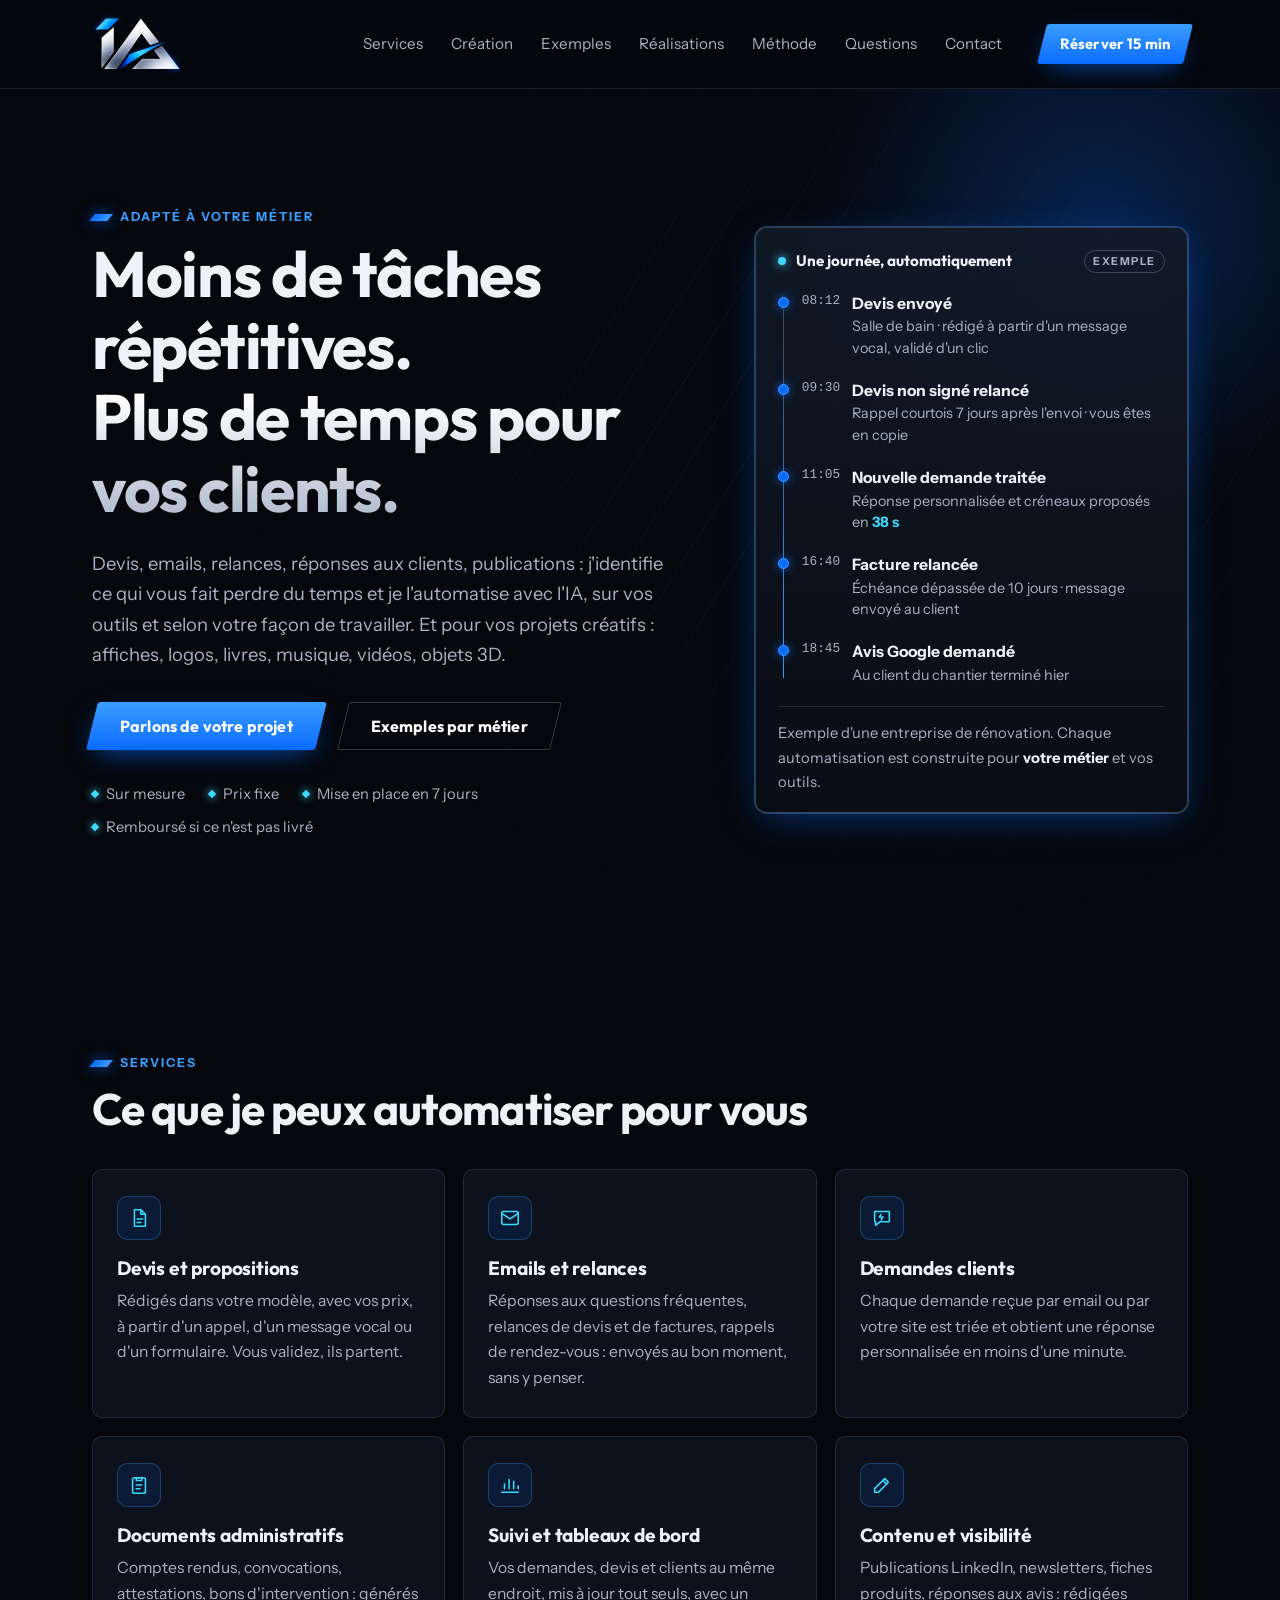
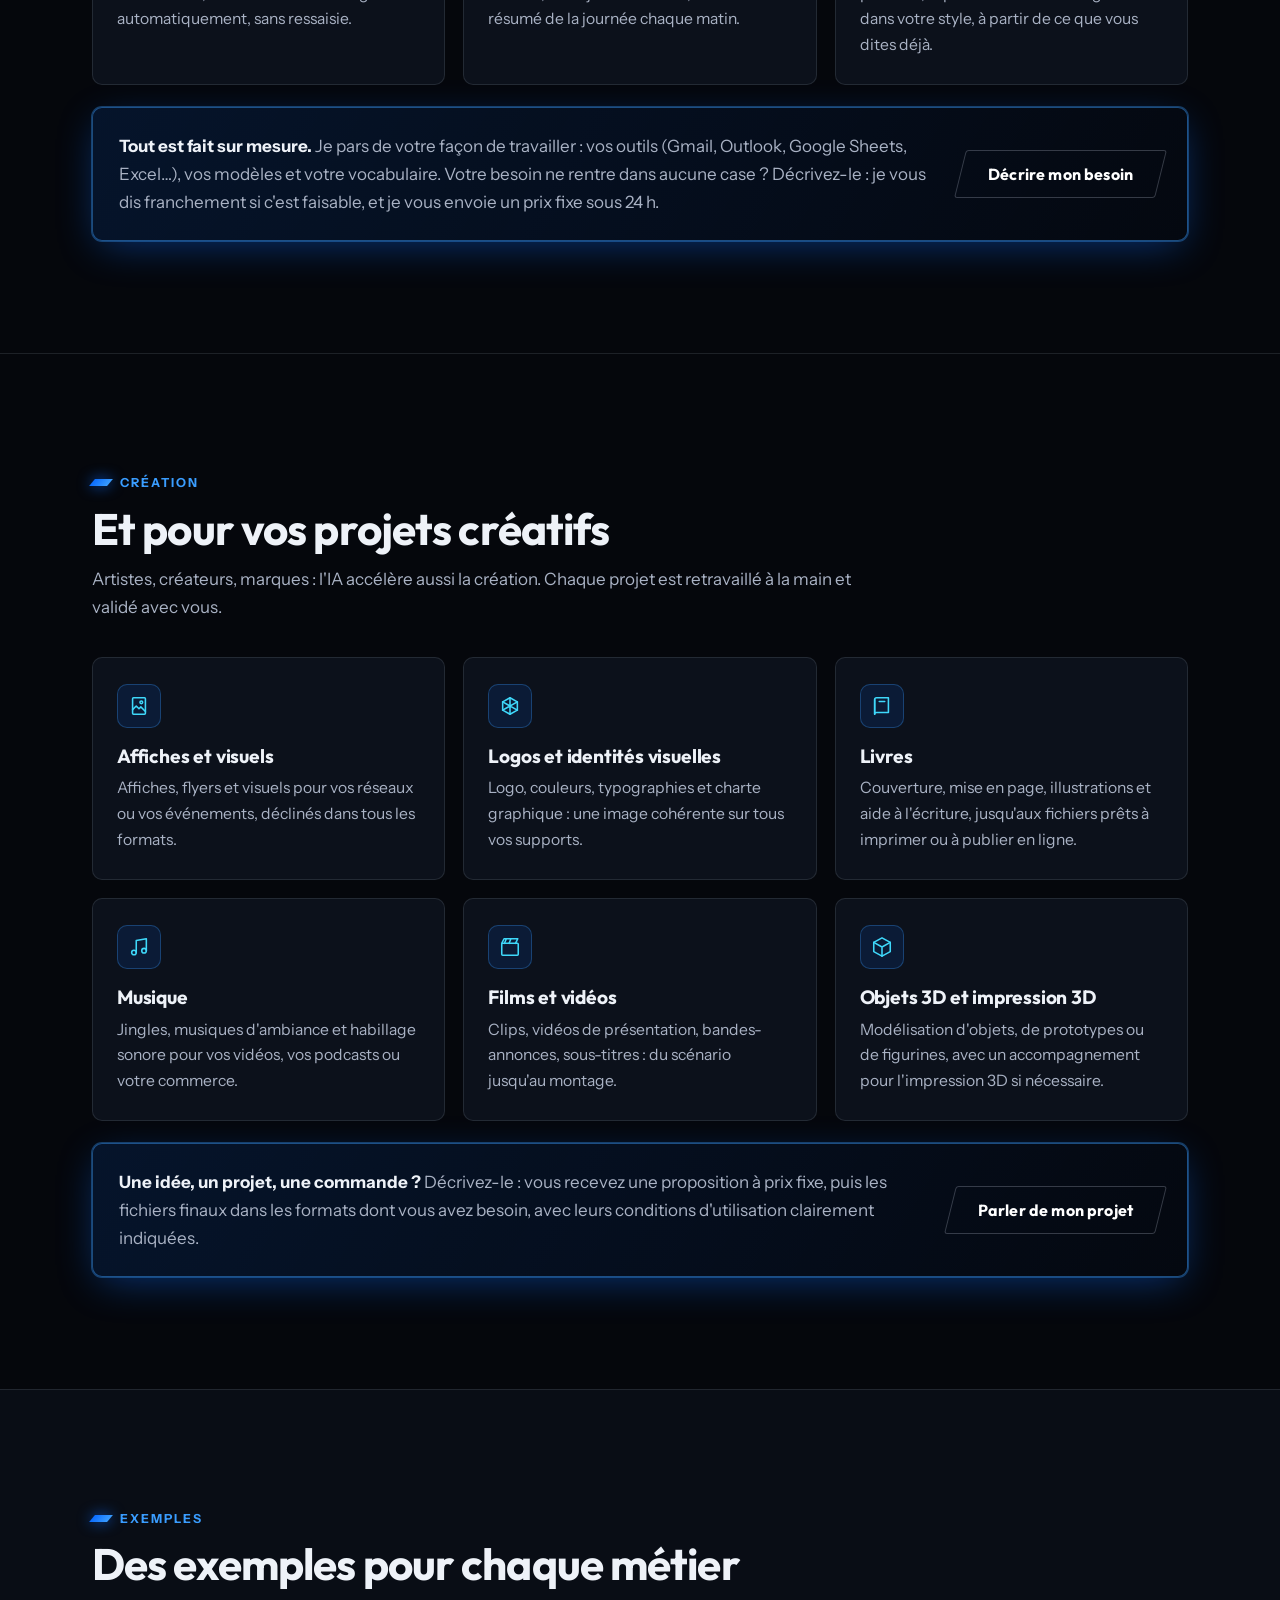
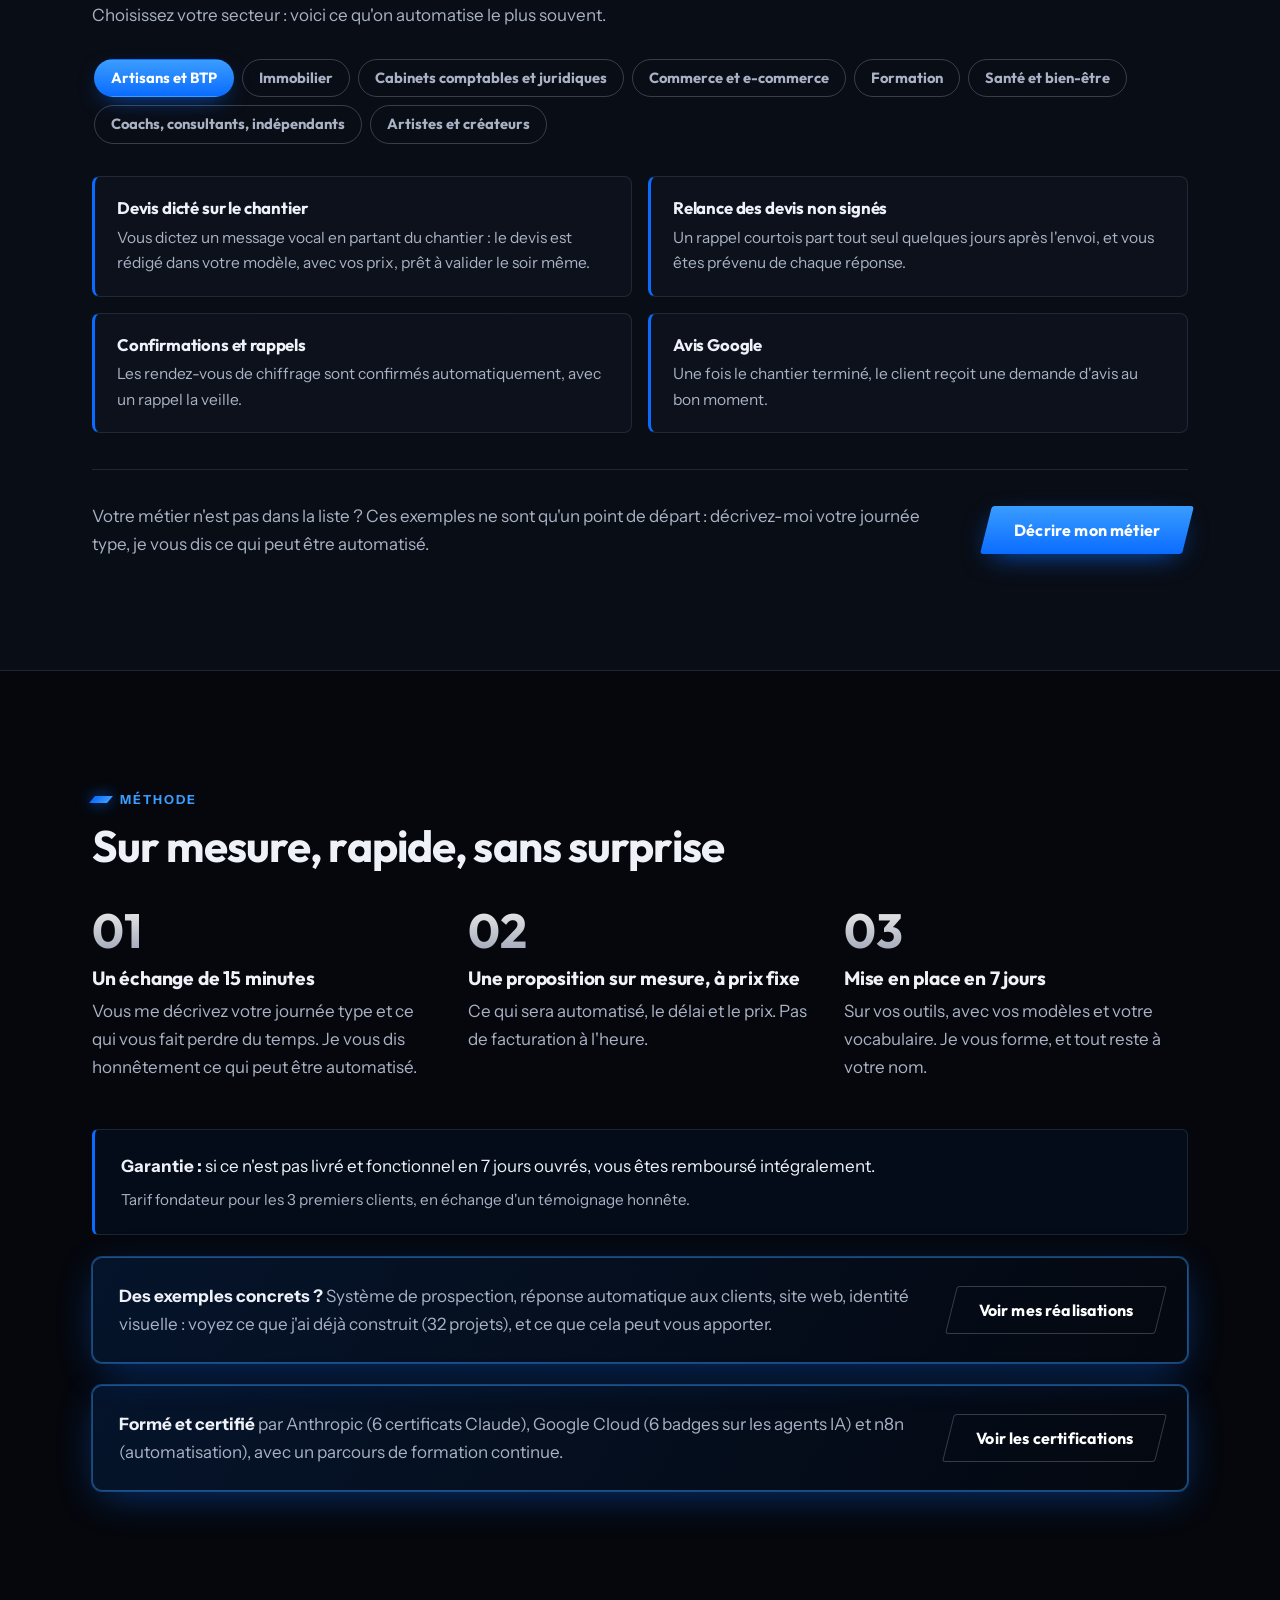
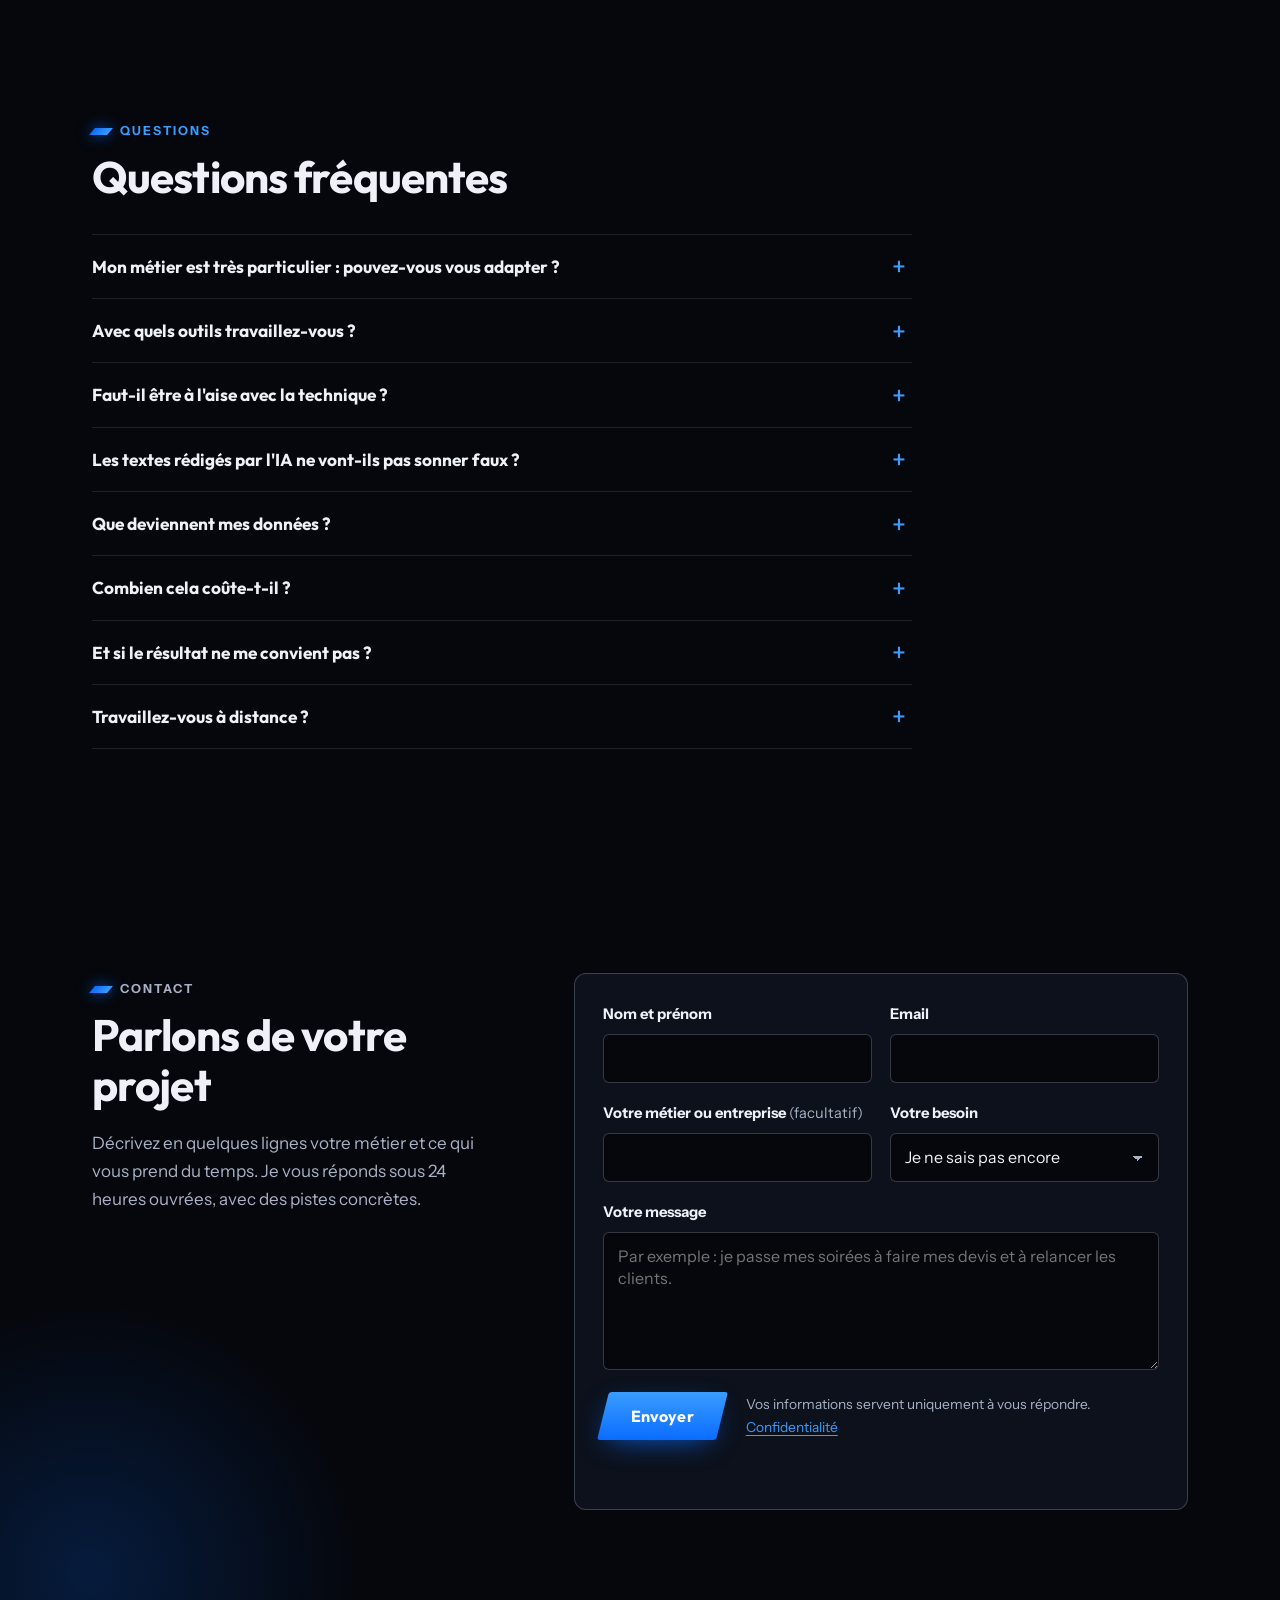
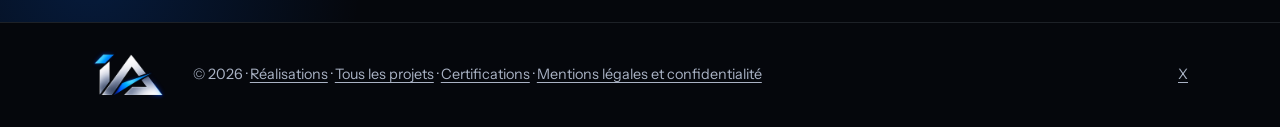
==== index.html @ 64384f97 "Certifications : certificat n8n Quickstart Certificat n8n Academy (QS101) du 6 nov. 2026, vérifié su" ====
<!doctype html>
<html lang="fr">
<head>
  <meta charset="utf-8">
  <meta name="viewport" content="width=device-width, initial-scale=1">
  <title>Automatisations IA sur mesure pour indépendants et petites entreprises</title>
  <meta name="description" content="Devis, emails, relances, réponses aux clients, documents : des automatisations IA adaptées à votre métier et à vos outils. Création aussi : affiches, logos, livres, musique, vidéos, objets 3D. Prix fixe, mise en place en 7 jours, remboursé si ce n'est pas livré.">
  <meta name="theme-color" content="#05070c">

  <meta property="og:type" content="website">
  <meta property="og:locale" content="fr_FR">
  <meta property="og:title" content="Automatisations IA sur mesure pour indépendants et petites entreprises">
  <meta property="og:description" content="Devis, emails, relances, réponses aux clients : l'IA adaptée à votre métier. Mise en place en 7 jours.">
  <meta property="og:url" content="https://equationstratos.github.io/STRATOS001AI/">
  <meta property="og:image" content="https://equationstratos.github.io/STRATOS001AI/assets/img/apercu.png">
  <meta name="twitter:card" content="summary_large_image">

  <link rel="icon" type="image/png" sizes="32x32" href="assets/img/favicon-32.png">
  <link rel="apple-touch-icon" href="assets/img/apple-touch-icon.png">
  <link rel="preload" href="assets/fonts/Outfit-Bold.woff2" as="font" type="font/woff2" crossorigin>
  <link rel="preload" href="assets/fonts/InstrumentSans-Regular.woff2" as="font" type="font/woff2" crossorigin>
  <link rel="stylesheet" href="assets/css/style.css">
</head>
<body>
  <a class="lien-evitement" href="#contenu">Aller au contenu</a>

  <header class="entete">
    <div class="conteneur entete__barre">
      <a class="entete__logo" href="#haut" aria-label="Retour en haut de la page">
        <img src="assets/img/logo.png" alt="" width="364" height="240">
      </a>
      <nav class="entete__nav" aria-label="Navigation principale">
        <a href="#services">Services</a>
        <a href="#creation">Création</a>
        <a href="#metiers">Exemples</a>
        <a href="realisations.html">Réalisations</a>
        <a href="#methode">Méthode</a>
        <a href="#questions">Questions</a>
        <a href="#contact">Contact</a>
      </nav>
      <a class="bouton bouton--petit" href="#contact" data-rdv>Réserver 15 min</a>
    </div>
  </header>

  <main id="contenu">
    <section class="hero" id="haut">
      <div class="conteneur hero__grille">
        <div class="hero__texte">
          <p class="surtitre">Adapté à votre métier</p>
          <h1>Moins de tâches répétitives. <span class="argent">Plus de temps pour vos clients.</span></h1>
          <p class="hero__intro">Devis, emails, relances, réponses aux clients, publications : j'identifie ce qui vous fait perdre du temps et je l'automatise avec l'IA, sur vos outils et selon votre façon de travailler. Et pour vos projets créatifs : affiches, logos, livres, musique, vidéos, objets 3D.</p>
          <div class="hero__actions">
            <a class="bouton" href="#contact" data-rdv>Parlons de votre projet</a>
            <a class="bouton bouton--secondaire" href="#metiers">Exemples par métier</a>
          </div>
          <ul class="engagements" aria-label="Engagements">
            <li>Sur mesure</li>
            <li>Prix fixe</li>
            <li>Mise en place en 7 jours</li>
            <li>Remboursé si ce n'est pas livré</li>
          </ul>
        </div>

        <figure class="console" aria-label="Exemple : une journée d'automatisations dans une entreprise de rénovation">
          <div class="console__titre">
            <span class="console__point" aria-hidden="true"></span>
            Une journée, automatiquement
            <span class="console__etiquette">Exemple</span>
          </div>
          <ol class="console__etapes">
            <li>
              <span class="console__heure">08:12</span>
              <span class="console__libelle">Devis envoyé</span>
              <span class="console__detail">Salle de bain · rédigé à partir d'un message vocal, validé d'un clic</span>
            </li>
            <li>
              <span class="console__heure">09:30</span>
              <span class="console__libelle">Devis non signé relancé</span>
              <span class="console__detail">Rappel courtois 7 jours après l'envoi · vous êtes en copie</span>
            </li>
            <li>
              <span class="console__heure">11:05</span>
              <span class="console__libelle">Nouvelle demande traitée</span>
              <span class="console__detail">Réponse personnalisée et créneaux proposés en <strong>38 s</strong></span>
            </li>
            <li>
              <span class="console__heure">16:40</span>
              <span class="console__libelle">Facture relancée</span>
              <span class="console__detail">Échéance dépassée de 10 jours · message envoyé au client</span>
            </li>
            <li>
              <span class="console__heure">18:45</span>
              <span class="console__libelle">Avis Google demandé</span>
              <span class="console__detail">Au client du chantier terminé hier</span>
            </li>
          </ol>
          <figcaption class="console__pied">Exemple d'une entreprise de rénovation. Chaque automatisation est construite pour <strong>votre métier</strong> et vos outils.</figcaption>
        </figure>
      </div>
    </section>

    <section class="section" id="services" aria-labelledby="services-titre">
      <div class="conteneur">
        <p class="surtitre">Services</p>
        <h2 id="services-titre">Ce que je peux automatiser pour vous</h2>
        <ul class="capacites">
          <li class="capacite">
            <span class="capacite__icone" aria-hidden="true"><svg viewBox="0 0 24 24"><path d="M7 3h7l5 5v13H7z"/><path d="M14 3v5h5"/><path d="M10 13h6M10 17h4"/></svg></span>
            <h3>Devis et propositions</h3>
            <p>Rédigés dans votre modèle, avec vos prix, à partir d'un appel, d'un message vocal ou d'un formulaire. Vous validez, ils partent.</p>
          </li>
          <li class="capacite">
            <span class="capacite__icone" aria-hidden="true"><svg viewBox="0 0 24 24"><rect x="3" y="5" width="18" height="14" rx="2"/><path d="m3 7 9 6 9-6"/></svg></span>
            <h3>Emails et relances</h3>
            <p>Réponses aux questions fréquentes, relances de devis et de factures, rappels de rendez-vous : envoyés au bon moment, sans y penser.</p>
          </li>
          <li class="capacite">
            <span class="capacite__icone" aria-hidden="true"><svg viewBox="0 0 24 24"><path d="M4 5h16v11H10l-5 4v-4H4z"/><path d="m11 8-2 3h4l-2 3"/></svg></span>
            <h3>Demandes clients</h3>
            <p>Chaque demande reçue par email ou par votre site est triée et obtient une réponse personnalisée en moins d'une minute.</p>
          </li>
          <li class="capacite">
            <span class="capacite__icone" aria-hidden="true"><svg viewBox="0 0 24 24"><rect x="5" y="4" width="14" height="17" rx="2"/><path d="M9 4h6v3H9z"/><path d="M9 12h6M9 16h4"/></svg></span>
            <h3>Documents administratifs</h3>
            <p>Comptes rendus, convocations, attestations, bons d'intervention : générés automatiquement, sans ressaisie.</p>
          </li>
          <li class="capacite">
            <span class="capacite__icone" aria-hidden="true"><svg viewBox="0 0 24 24"><path d="M3 20h18"/><path d="M6 16v-5M11 16V6M16 16v-8M21 16v-3"/></svg></span>
            <h3>Suivi et tableaux de bord</h3>
            <p>Vos demandes, devis et clients au même endroit, mis à jour tout seuls, avec un résumé de la journée chaque matin.</p>
          </li>
          <li class="capacite">
            <span class="capacite__icone" aria-hidden="true"><svg viewBox="0 0 24 24"><path d="M4 20h4L19 9l-4-4L4 16z"/><path d="m13 7 4 4"/></svg></span>
            <h3>Contenu et visibilité</h3>
            <p>Publications LinkedIn, newsletters, fiches produits, réponses aux avis : rédigées dans votre style, à partir de ce que vous dites déjà.</p>
          </li>
        </ul>
        <div class="sur-mesure">
          <p><strong>Tout est fait sur mesure.</strong> Je pars de votre façon de travailler : vos outils (Gmail, Outlook, Google Sheets, Excel…), vos modèles et votre vocabulaire. Votre besoin ne rentre dans aucune case ? Décrivez-le : je vous dis franchement si c'est faisable, et je vous envoie un prix fixe sous 24 h.</p>
          <a class="bouton bouton--secondaire" href="#contact">Décrire mon besoin</a>
        </div>
      </div>
    </section>

    <section class="section section--creation" id="creation" aria-labelledby="creation-titre">
      <div class="conteneur">
        <p class="surtitre">Création</p>
        <h2 id="creation-titre">Et pour vos projets créatifs</h2>
        <p class="section__intro">Artistes, créateurs, marques : l'IA accélère aussi la création. Chaque projet est retravaillé à la main et validé avec vous.</p>
        <ul class="capacites">
          <li class="capacite">
            <span class="capacite__icone" aria-hidden="true"><svg viewBox="0 0 24 24"><rect x="5" y="3" width="14" height="18" rx="1"/><path d="m5 16 4-4 3 3 2-2 5 5"/><circle cx="14.5" cy="8" r="1.5"/></svg></span>
            <h3>Affiches et visuels</h3>
            <p>Affiches, flyers et visuels pour vos réseaux ou vos événements, déclinés dans tous les formats.</p>
          </li>
          <li class="capacite">
            <span class="capacite__icone" aria-hidden="true"><svg viewBox="0 0 24 24"><path d="M12 3 4 7.5v9L12 21l8-4.5v-9z"/><path d="M12 3v18M4 7.5l16 9M20 7.5l-16 9"/></svg></span>
            <h3>Logos et identités visuelles</h3>
            <p>Logo, couleurs, typographies et charte graphique : une image cohérente sur tous vos supports.</p>
          </li>
          <li class="capacite">
            <span class="capacite__icone" aria-hidden="true"><svg viewBox="0 0 24 24"><path d="M4 5a2 2 0 0 1 2-2h13v16H6a2 2 0 0 0-2 2z"/><path d="M4 21V5M9 7h6"/></svg></span>
            <h3>Livres</h3>
            <p>Couverture, mise en page, illustrations et aide à l'écriture, jusqu'aux fichiers prêts à imprimer ou à publier en ligne.</p>
          </li>
          <li class="capacite">
            <span class="capacite__icone" aria-hidden="true"><svg viewBox="0 0 24 24"><path d="M9 18V5l11-2v13"/><circle cx="6.5" cy="18" r="2.5"/><circle cx="17.5" cy="16" r="2.5"/></svg></span>
            <h3>Musique</h3>
            <p>Jingles, musiques d'ambiance et habillage sonore pour vos vidéos, vos podcasts ou votre commerce.</p>
          </li>
          <li class="capacite">
            <span class="capacite__icone" aria-hidden="true"><svg viewBox="0 0 24 24"><rect x="3" y="8" width="18" height="13" rx="1"/><path d="m3 8 2.5-5h15L18 8M8 3 6 8M13 3l-2 5"/></svg></span>
            <h3>Films et vidéos</h3>
            <p>Clips, vidéos de présentation, bandes-annonces, sous-titres : du scénario jusqu'au montage.</p>
          </li>
          <li class="capacite">
            <span class="capacite__icone" aria-hidden="true"><svg viewBox="0 0 24 24"><path d="M12 2 3 7v10l9 5 9-5V7z"/><path d="m3 7 9 5 9-5M12 12v10"/></svg></span>
            <h3>Objets 3D et impression 3D</h3>
            <p>Modélisation d'objets, de prototypes ou de figurines, avec un accompagnement pour l'impression 3D si nécessaire.</p>
          </li>
        </ul>
        <div class="sur-mesure">
          <p><strong>Une idée, un projet, une commande ?</strong> Décrivez-le : vous recevez une proposition à prix fixe, puis les fichiers finaux dans les formats dont vous avez besoin, avec leurs conditions d'utilisation clairement indiquées.</p>
          <a class="bouton bouton--secondaire" href="#contact">Parler de mon projet</a>
        </div>
      </div>
    </section>

    <section class="section section--sombre" id="metiers" aria-labelledby="metiers-titre">
      <div class="conteneur onglets" data-onglets>
        <p class="surtitre">Exemples</p>
        <h2 id="metiers-titre">Des exemples pour chaque métier</h2>
        <p class="metiers__intro">Choisissez votre secteur : voici ce qu'on automatise le plus souvent.</p>

        <div class="metiers__onglets" role="tablist" aria-label="Secteurs d'activité">
          <button class="metiers__onglet" type="button" role="tab" id="onglet-artisans" aria-controls="metier-artisans">Artisans et BTP</button>
          <button class="metiers__onglet" type="button" role="tab" id="onglet-immobilier" aria-controls="metier-immobilier">Immobilier</button>
          <button class="metiers__onglet" type="button" role="tab" id="onglet-cabinets" aria-controls="metier-cabinets">Cabinets comptables et juridiques</button>
          <button class="metiers__onglet" type="button" role="tab" id="onglet-commerce" aria-controls="metier-commerce">Commerce et e-commerce</button>
          <button class="metiers__onglet" type="button" role="tab" id="onglet-formation" aria-controls="metier-formation">Formation</button>
          <button class="metiers__onglet" type="button" role="tab" id="onglet-sante" aria-controls="metier-sante">Santé et bien-être</button>
          <button class="metiers__onglet" type="button" role="tab" id="onglet-independants" aria-controls="metier-independants">Coachs, consultants, indépendants</button>
          <button class="metiers__onglet" type="button" role="tab" id="onglet-artistes" aria-controls="metier-artistes">Artistes et créateurs</button>
        </div>

        <div class="metier" id="metier-artisans" role="tabpanel" aria-labelledby="onglet-artisans" tabindex="0">
          <h3 class="metier__titre">Artisans et BTP</h3>
          <ul class="metier__exemples">
            <li><h4>Devis dicté sur le chantier</h4><p>Vous dictez un message vocal en partant du chantier : le devis est rédigé dans votre modèle, avec vos prix, prêt à valider le soir même.</p></li>
            <li><h4>Relance des devis non signés</h4><p>Un rappel courtois part tout seul quelques jours après l'envoi, et vous êtes prévenu de chaque réponse.</p></li>
            <li><h4>Confirmations et rappels</h4><p>Les rendez-vous de chiffrage sont confirmés automatiquement, avec un rappel la veille.</p></li>
            <li><h4>Avis Google</h4><p>Une fois le chantier terminé, le client reçoit une demande d'avis au bon moment.</p></li>
          </ul>
        </div>

        <div class="metier" id="metier-immobilier" role="tabpanel" aria-labelledby="onglet-immobilier" tabindex="0">
          <h3 class="metier__titre">Immobilier</h3>
          <ul class="metier__exemples">
            <li><h4>Demandes de visite</h4><p>Chaque demande reçoit une réponse personnalisée et des créneaux en moins d'une minute, même le week-end.</p></li>
            <li><h4>Biens envoyés aux bons acquéreurs</h4><p>Un nouveau bien est envoyé automatiquement aux acquéreurs dont les critères correspondent.</p></li>
            <li><h4>Annonces rédigées</h4><p>L'annonce et les publications sont rédigées à partir de vos notes de visite.</p></li>
            <li><h4>Comptes rendus aux vendeurs</h4><p>Après chaque visite, le vendeur reçoit un compte rendu clair, que vous validez d'un clic.</p></li>
          </ul>
        </div>

        <div class="metier" id="metier-cabinets" role="tabpanel" aria-labelledby="onglet-cabinets" tabindex="0">
          <h3 class="metier__titre">Cabinets comptables et juridiques</h3>
          <ul class="metier__exemples">
            <li><h4>Pièces manquantes</h4><p>Chaque client reçoit une relance qui liste précisément les justificatifs qui manquent.</p></li>
            <li><h4>Boîte mail triée</h4><p>Les emails sont classés par urgence, avec des brouillons de réponse aux questions fréquentes.</p></li>
            <li><h4>Lettres de mission et comptes rendus</h4><p>Préparés dans votre modèle à partir de vos notes de rendez-vous.</p></li>
            <li><h4>Échéances</h4><p>Les rappels d'échéances partent automatiquement aux clients concernés.</p></li>
          </ul>
        </div>

        <div class="metier" id="metier-commerce" role="tabpanel" aria-labelledby="onglet-commerce" tabindex="0">
          <h3 class="metier__titre">Commerce et e-commerce</h3>
          <ul class="metier__exemples">
            <li><h4>Service client</h4><p>Les réponses aux questions fréquentes (livraison, retours, tailles) sont prêtes à valider, avec le statut de la commande.</p></li>
            <li><h4>Fiches produits</h4><p>Rédigées à partir de quelques mots-clés et photos, dans le ton de votre marque.</p></li>
            <li><h4>Clients à relancer</h4><p>Les clients inactifs reçoivent une offre personnalisée au bon moment.</p></li>
            <li><h4>Le point du matin</h4><p>Ventes de la veille, stocks faibles et commandes en retard résumés dans un email chaque matin.</p></li>
          </ul>
        </div>

        <div class="metier" id="metier-formation" role="tabpanel" aria-labelledby="onglet-formation" tabindex="0">
          <h3 class="metier__titre">Formation</h3>
          <ul class="metier__exemples">
            <li><h4>Documents générés à l'inscription</h4><p>Convocation, feuille d'émargement et rappel créés automatiquement, sans ressaisie.</p></li>
            <li><h4>Suivi Qualiopi</h4><p>Questionnaires de satisfaction envoyés après chaque session, réponses compilées pour l'audit.</p></li>
            <li><h4>Demandes d'information</h4><p>Réponse personnalisée avec le programme et les prochaines dates.</p></li>
            <li><h4>Attestations</h4><p>Envoyées automatiquement à la fin de chaque session.</p></li>
          </ul>
        </div>

        <div class="metier" id="metier-sante" role="tabpanel" aria-labelledby="onglet-sante" tabindex="0">
          <h3 class="metier__titre">Santé et bien-être</h3>
          <ul class="metier__exemples">
            <li><h4>Rappels de rendez-vous</h4><p>Un rappel la veille, pour moins de rendez-vous oubliés.</p></li>
            <li><h4>Questions pratiques</h4><p>Horaires, accès, tarifs, documents à apporter : la réponse part tout de suite.</p></li>
            <li><h4>Avis</h4><p>Les patients satisfaits sont invités à laisser un avis après leur séance.</p></li>
            <li><h4>Publications</h4><p>Des contenus rassurants et pédagogiques, rédigés à partir des questions qu'on vous pose le plus.</p></li>
          </ul>
          <p class="metier__note">Aucune donnée de santé ne passe par un outil d'IA : seules les tâches administratives sont automatisées.</p>
        </div>

        <div class="metier" id="metier-independants" role="tabpanel" aria-labelledby="onglet-independants" tabindex="0">
          <h3 class="metier__titre">Coachs, consultants, indépendants</h3>
          <ul class="metier__exemples">
            <li><h4>Propositions commerciales</h4><p>Rédigées dans votre modèle à partir de vos notes d'appel, prêtes à envoyer le jour même.</p></li>
            <li><h4>Publications LinkedIn</h4><p>Une conversation d'une heure par mois devient 30 publications dans votre style.</p></li>
            <li><h4>Comptes rendus de séance</h4><p>Envoyés au client après chaque séance, avec les prochaines étapes.</p></li>
            <li><h4>Factures relancées</h4><p>Les factures impayées sont relancées poliment, sans que vous ayez à y penser.</p></li>
          </ul>
        </div>

        <div class="metier" id="metier-artistes" role="tabpanel" aria-labelledby="onglet-artistes" tabindex="0">
          <h3 class="metier__titre">Artistes et créateurs</h3>
          <ul class="metier__exemples">
            <li><h4>Pochette et clip</h4><p>Pochette, visuels de sortie et clip vidéo dans un même univers, prêts pour les plateformes.</p></li>
            <li><h4>Affiches d'événement</h4><p>Concert, exposition, spectacle : l'affiche et ses déclinaisons pour les réseaux, en quelques jours.</p></li>
            <li><h4>Livre auto-édité</h4><p>Couverture, mise en page et fichiers prêts pour l'impression ou la publication en ligne.</p></li>
            <li><h4>Objets et produits dérivés en 3D</h4><p>Figurines, trophées ou objets de merchandising modélisés en 3D, avec de l'aide pour l'impression.</p></li>
          </ul>
        </div>

        <div class="metiers__fin">
          <p>Votre métier n'est pas dans la liste ? Ces exemples ne sont qu'un point de départ : décrivez-moi votre journée type, je vous dis ce qui peut être automatisé.</p>
          <a class="bouton" href="#contact">Décrire mon métier</a>
        </div>
      </div>
    </section>

    <section class="section" id="methode" aria-labelledby="methode-titre">
      <div class="conteneur">
        <p class="surtitre">Méthode</p>
        <h2 id="methode-titre">Sur mesure, rapide, sans surprise</h2>
        <ol class="etapes">
          <li>
            <span class="etapes__numero" aria-hidden="true">01</span>
            <h3>Un échange de 15 minutes</h3>
            <p>Vous me décrivez votre journée type et ce qui vous fait perdre du temps. Je vous dis honnêtement ce qui peut être automatisé.</p>
          </li>
          <li>
            <span class="etapes__numero" aria-hidden="true">02</span>
            <h3>Une proposition sur mesure, à prix fixe</h3>
            <p>Ce qui sera automatisé, le délai et le prix. Pas de facturation à l'heure.</p>
          </li>
          <li>
            <span class="etapes__numero" aria-hidden="true">03</span>
            <h3>Mise en place en 7 jours</h3>
            <p>Sur vos outils, avec vos modèles et votre vocabulaire. Je vous forme, et tout reste à votre nom.</p>
          </li>
        </ol>
        <div class="garantie">
          <p><strong>Garantie :</strong> si ce n'est pas livré et fonctionnel en 7 jours ouvrés, vous êtes remboursé intégralement.</p>
          <!-- À retirer après les 3 premiers clients -->
          <p class="garantie__fondateur">Tarif fondateur pour les 3 premiers clients, en échange d'un témoignage honnête.</p>
        </div>
        <div class="sur-mesure">
          <p><strong>Des exemples concrets ?</strong> Système de prospection, réponse automatique aux clients, site web, identité visuelle : voyez ce que j'ai déjà construit (32 projets), et ce que cela peut vous apporter.</p>
          <a class="bouton bouton--secondaire" href="realisations.html">Voir mes réalisations</a>
        </div>
        <div class="sur-mesure confiance">
          <p><strong>Formé et certifié</strong> par Anthropic (6 certificats Claude), Google Cloud (6 badges sur les agents IA) et n8n (automatisation), avec un parcours de formation continue.</p>
          <a class="bouton bouton--secondaire" href="certifications.html">Voir les certifications</a>
        </div>
      </div>
    </section>

    <section class="section section--sombre" id="demos" aria-labelledby="demos-titre" hidden>
      <div class="conteneur demos">
        <div>
          <p class="surtitre">Démos</p>
          <h2 id="demos-titre">Voyez par vous-même, en 2 minutes</h2>
        </div>
        <div class="demos__liens">
          <a class="bouton bouton--secondaire" data-demo="automatisation" href="#" hidden target="_blank" rel="noopener">Démo : réponse automatique aux clients</a>
          <a class="bouton bouton--secondaire" data-demo="contenu" href="#" hidden target="_blank" rel="noopener">Démo : publications LinkedIn</a>
        </div>
      </div>
    </section>

    <section class="section" id="questions" aria-labelledby="questions-titre">
      <div class="conteneur">
        <p class="surtitre">Questions</p>
        <h2 id="questions-titre">Questions fréquentes</h2>
        <div class="faq">
          <details>
            <summary>Mon métier est très particulier : pouvez-vous vous adapter ?</summary>
            <p>Oui. Chaque mise en place part de votre façon de travailler : vos documents, vos outils, votre vocabulaire. Et si une tâche ne peut pas être automatisée de façon fiable, je vous le dis.</p>
          </details>
          <details>
            <summary>Avec quels outils travaillez-vous ?</summary>
            <p>Avec ceux que vous utilisez déjà dès que c'est possible : Gmail ou Outlook, Google Sheets ou Excel, votre agenda en ligne… S'il faut un outil de plus, je vous propose une solution simple, à votre nom.</p>
          </details>
          <details>
            <summary>Faut-il être à l'aise avec la technique ?</summary>
            <p>Non. Je m'occupe de la mise en place et je vous forme. Vous continuez à travailler avec vos outils habituels.</p>
          </details>
          <details>
            <summary>Les textes rédigés par l'IA ne vont-ils pas sonner faux ?</summary>
            <p>Chaque modèle (email, devis, publication) est construit à partir de vos propres textes. Et au début, rien ne part sans votre accord : vous validez d'un clic.</p>
          </details>
          <details>
            <summary>Que deviennent mes données ?</summary>
            <p>Les outils sont créés sur vos comptes : vous en restez propriétaire. Je ne confie à un outil d'IA que ce que vous m'autorisez à y mettre.</p>
          </details>
          <details>
            <summary>Combien cela coûte-t-il ?</summary>
            <p>Un prix fixe, annoncé dans la proposition avant de commencer, selon ce qui est à mettre en place. Les éventuels abonnements (outils, IA) sont à votre nom et vous sont signalés à l'avance.</p>
          </details>
          <details>
            <summary>Et si le résultat ne me convient pas ?</summary>
            <p>Deux séries de corrections sont incluses. Et si ce n'est pas livré et fonctionnel dans les délais, vous êtes remboursé.</p>
          </details>
          <details>
            <summary>Travaillez-vous à distance ?</summary>
            <p>Oui : tout se fait en visio et par message.</p>
          </details>
        </div>
      </div>
    </section>

    <section class="section section--contact" id="contact" aria-labelledby="contact-titre">
      <div class="conteneur contact">
        <div class="contact__texte">
          <p class="surtitre">Contact</p>
          <h2 id="contact-titre">Parlons de votre projet</h2>
          <p>Décrivez en quelques lignes votre métier et ce qui vous prend du temps. Je vous réponds sous 24 heures ouvrées, avec des pistes concrètes.</p>
          <p class="contact__rdv" data-rdv-bloc hidden>Vous préférez en parler de vive voix ? <a href="#" data-rdv-lien target="_blank" rel="noopener">Réservez 15 minutes</a>.</p>
        </div>

        <form class="formulaire" id="formulaire" novalidate>
          <div class="champ">
            <label for="nom">Nom et prénom</label>
            <input id="nom" name="nom" type="text" autocomplete="name" required>
          </div>
          <div class="champ">
            <label for="email">Email</label>
            <input id="email" name="email" type="email" autocomplete="email" required>
          </div>
          <div class="champ">
            <label for="entreprise">Votre métier ou entreprise <span class="facultatif">(facultatif)</span></label>
            <input id="entreprise" name="entreprise" type="text" autocomplete="organization">
          </div>
          <div class="champ">
            <label for="besoin">Votre besoin</label>
            <select id="besoin" name="besoin">
              <option>Devis et propositions</option>
              <option>Emails et relances</option>
              <option>Réponses aux demandes clients</option>
              <option>Documents administratifs</option>
              <option>Publications et contenu</option>
              <option>Création (affiche, logo, livre, musique, vidéo, 3D)</option>
              <option>Autre chose</option>
              <option selected>Je ne sais pas encore</option>
            </select>
          </div>
          <div class="champ champ--large">
            <label for="message">Votre message</label>
            <textarea id="message" name="message" rows="5" required placeholder="Par exemple : je passe mes soirées à faire mes devis et à relancer les clients."></textarea>
          </div>
          <div class="champ-piege" aria-hidden="true">
            <label for="site-web">Ne pas remplir</label>
            <input id="site-web" name="_honey" type="text" tabindex="-1" autocomplete="off">
          </div>
          <div class="formulaire__bas">
            <button class="bouton" type="submit">Envoyer</button>
            <p class="formulaire__mention">Vos informations servent uniquement à vous répondre. <a href="mentions-legales.html#donnees">Confidentialité</a></p>
          </div>
          <p class="formulaire__statut" id="statut" role="status" aria-live="polite"></p>
        </form>
      </div>
    </section>
  </main>

  <footer class="pied">
    <div class="conteneur pied__barre">
      <img src="assets/img/logo.png" alt="" width="364" height="240" class="pied__logo">
      <p>© <span data-annee>2026</span> · <a href="realisations.html">Réalisations</a> · <a href="projets.html">Tous les projets</a> · <a href="certifications.html">Certifications</a> · <a href="mentions-legales.html">Mentions légales et confidentialité</a></p>
      <p class="pied__reseaux">
        <a href="#" data-reseau="linkedin" hidden target="_blank" rel="noopener">LinkedIn</a>
        <a href="#" data-reseau="x" hidden target="_blank" rel="noopener">X</a>
      </p>
    </div>
  </footer>

  <script src="assets/js/site.js" defer></script>
</body>
</html>
---- assets/css/style.css ----
/* ───────────────────────── Polices (auto-hébergées, licence OFL) ───────────────────────── */
@font-face { font-family: "Outfit"; font-weight: 400; font-display: swap; src: url("../fonts/Outfit-Regular.woff2") format("woff2"); }
@font-face { font-family: "Outfit"; font-weight: 700; font-display: swap; src: url("../fonts/Outfit-Bold.woff2") format("woff2"); }
@font-face { font-family: "Instrument Sans"; font-weight: 400; font-display: swap; src: url("../fonts/InstrumentSans-Regular.woff2") format("woff2"); }
@font-face { font-family: "Instrument Sans"; font-weight: 700; font-display: swap; src: url("../fonts/InstrumentSans-Bold.woff2") format("woff2"); }

/* ───────────────────────── Couleurs (relevées sur le logo) ───────────────────────── */
:root {
  --fond: #05070c;
  --fond-2: #090d15;
  --carte: #0c111b;
  --bord: rgba(179, 187, 205, 0.14);
  --bord-fort: rgba(179, 187, 205, 0.28);
  --texte: #eef2f8;
  --texte-2: #a9b2c4;
  --bleu: #0a6cff;
  --bleu-clair: #3a9dff;
  --cyan: #3fd8fa;
  --argent: linear-gradient(180deg, #ffffff 10%, #b3bbcd 95%);
  --halo: 0 0 0 1px rgba(58, 157, 255, 0.35), 0 10px 40px -8px rgba(10, 108, 255, 0.45);
  --titres: "Outfit", "Segoe UI", system-ui, sans-serif;
  --texte-police: "Instrument Sans", "Segoe UI", system-ui, sans-serif;
  --largeur: 1160px;
  --marge: clamp(16px, 4vw, 32px);
  color-scheme: dark;
}

/* ───────────────────────── Base ───────────────────────── */
*, *::before, *::after { box-sizing: border-box; }
html { scroll-behavior: smooth; scroll-padding-top: 104px; -webkit-text-size-adjust: 100%; }
body {
  margin: 0;
  background: var(--fond);
  color: var(--texte);
  font: 400 1.0625rem/1.65 var(--texte-police);
  -webkit-font-smoothing: antialiased;
  overflow-x: hidden;
}
img { max-width: 100%; height: auto; display: block; }
a { color: var(--bleu-clair); text-underline-offset: 3px; }
a:hover { color: var(--cyan); }
h1, h2, h3 { font-family: var(--titres); font-weight: 700; line-height: 1.12; letter-spacing: -0.02em; margin: 0; }
h2 { font-size: clamp(1.9rem, 3.6vw, 2.75rem); margin-bottom: 1.25rem; }
h3 { font-size: 1.2rem; letter-spacing: -0.01em; }
p { margin: 0 0 1rem; }
:focus-visible { outline: 2px solid var(--cyan); outline-offset: 3px; border-radius: 2px; }

.conteneur { width: 100%; max-width: var(--largeur); margin-inline: auto; padding-inline: var(--marge); }
.conteneur--etroit { max-width: 820px; }
.visuellement-cache { position: absolute; width: 1px; height: 1px; overflow: hidden; clip: rect(0 0 0 0); white-space: nowrap; }
.lien-evitement { position: absolute; left: 16px; top: -100px; z-index: 100; background: var(--bleu); color: #fff; padding: 10px 16px; border-radius: 4px; }
.lien-evitement:focus { top: 12px; }

/* Petit parallélogramme bleu, repris du logo */
.surtitre {
  display: inline-flex; align-items: center; gap: 10px;
  margin: 0 0 0.9rem;
  font: 700 0.78rem/1 var(--texte-police);
  letter-spacing: 0.16em; text-transform: uppercase;
  color: var(--bleu-clair);
}
.surtitre::before {
  content: ""; width: 18px; height: 7px;
  background: linear-gradient(90deg, var(--bleu), var(--bleu-clair));
  transform: skewX(-40deg);
  box-shadow: 0 0 12px rgba(10, 108, 255, 0.8);
}
.argent { background: var(--argent); -webkit-background-clip: text; background-clip: text; color: transparent; }

/* ───────────────────────── Boutons (fond incliné comme le logo) ───────────────────────── */
.bouton {
  position: relative; isolation: isolate;
  display: inline-flex; align-items: center; justify-content: center;
  min-height: 48px; padding: 0 28px;
  font: 700 1rem/1 var(--titres); letter-spacing: 0.01em;
  color: #fff; text-decoration: none; white-space: nowrap;
  border: 0; background: none; cursor: pointer;
}
.bouton::before {
  content: ""; position: absolute; inset: 0; z-index: -1;
  background: linear-gradient(180deg, var(--bleu-clair), var(--bleu));
  transform: skewX(-14deg); border-radius: 3px;
  box-shadow: 0 8px 28px -10px rgba(10, 108, 255, 0.9);
  transition: box-shadow 0.2s ease, filter 0.2s ease;
}
.bouton:hover { color: #fff; }
.bouton:hover::before { filter: brightness(1.12); box-shadow: 0 10px 34px -8px rgba(63, 216, 250, 0.75); }
.bouton--secondaire::before { background: transparent; border: 1px solid var(--bord-fort); box-shadow: none; }
.bouton--secondaire:hover::before { border-color: var(--bleu-clair); box-shadow: none; filter: none; background: rgba(10, 108, 255, 0.08); }
.bouton--petit { min-height: 40px; padding: 0 18px; font-size: 0.92rem; }
.bouton[disabled] { opacity: 0.6; cursor: progress; }

/* ───────────────────────── En-tête ───────────────────────── */
.entete {
  position: sticky; top: 0; z-index: 20;
  background: rgba(5, 7, 12, 0.78);
  backdrop-filter: saturate(140%) blur(14px); -webkit-backdrop-filter: saturate(140%) blur(14px);
  border-bottom: 1px solid var(--bord);
}
.entete__barre { display: flex; align-items: center; gap: 32px; height: 88px; }
.entete__logo img { height: 60px; width: auto; }
.entete__nav { display: flex; gap: 28px; margin-left: auto; }
.entete__nav a { color: var(--texte-2); text-decoration: none; font-size: 0.95rem; }
.entete__nav a:hover { color: var(--texte); }
.entete .bouton { margin-left: 8px; }

/* ───────────────────────── Hero ───────────────────────── */
.hero { position: relative; overflow: hidden; padding: clamp(56px, 9vw, 112px) 0 clamp(56px, 8vw, 96px); }
.hero::before { /* lignes obliques au même angle que le logo, très discrètes */
  content: ""; position: absolute; inset: 0; z-index: -1;
  background: repeating-linear-gradient(-58deg, transparent 0 46px, rgba(179, 187, 205, 0.05) 46px 47px);
  -webkit-mask-image: radial-gradient(ellipse 70% 80% at 70% 40%, #000 20%, transparent 75%);
  mask-image: radial-gradient(ellipse 70% 80% at 70% 40%, #000 20%, transparent 75%);
}
.hero::after { /* halo bleu */
  content: ""; position: absolute; z-index: -1;
  width: 680px; height: 680px; right: -160px; top: -200px;
  background: radial-gradient(circle, rgba(10, 108, 255, 0.28), transparent 62%);
  pointer-events: none;
}
.hero__grille { display: grid; grid-template-columns: minmax(0, 1.15fr) minmax(0, 0.85fr); gap: clamp(32px, 6vw, 80px); align-items: center; }
.hero h1 { font-size: clamp(2.4rem, 5.6vw, 4rem); margin-bottom: 1.5rem; }
.hero h1 .argent { display: block; }
.hero__intro { font-size: 1.15rem; color: var(--texte-2); max-width: 36em; margin-bottom: 2rem; }
.hero__actions { display: flex; flex-wrap: wrap; gap: 16px 22px; margin-bottom: 2rem; }
.engagements { display: flex; flex-wrap: wrap; gap: 8px 24px; padding: 0; margin: 0; list-style: none; color: var(--texte-2); font-size: 0.92rem; }
.engagements li { display: inline-flex; align-items: center; gap: 8px; }
.engagements li::before { content: ""; width: 6px; height: 6px; background: var(--cyan); transform: rotate(45deg); box-shadow: 0 0 8px var(--cyan); }

/* Carte « console » : l'automatisation montrée, pas racontée */
.console {
  margin: 0; padding: 22px 22px 18px;
  background: linear-gradient(180deg, rgba(18, 26, 40, 0.92), rgba(9, 13, 21, 0.96));
  border: 1px solid var(--bord-fort); border-radius: 12px;
  box-shadow: var(--halo);
}
.console__titre { display: flex; align-items: center; gap: 10px; font: 700 0.95rem/1 var(--titres); margin-bottom: 18px; }
.console__point { width: 8px; height: 8px; border-radius: 50%; background: var(--cyan); box-shadow: 0 0 10px var(--cyan); }
.console__etiquette { margin-left: auto; white-space: nowrap; font: 700 0.68rem/1 var(--texte-police); letter-spacing: 0.14em; text-transform: uppercase; color: var(--texte-2); border: 1px solid var(--bord-fort); padding: 5px 8px; border-radius: 99px; }
.console__etapes { list-style: none; margin: 0; padding: 0; position: relative; }
.console__etapes::before { content: ""; position: absolute; left: 5px; top: 8px; bottom: 26px; width: 1px; background: linear-gradient(180deg, var(--bord-fort), var(--bleu-clair)); }
.console__etapes li { position: relative; display: grid; grid-template-columns: auto 1fr; column-gap: 12px; padding: 0 0 18px 24px; }
.console__etapes li::before { content: ""; position: absolute; left: 0; top: 6px; width: 11px; height: 11px; border-radius: 50%; background: var(--bleu); border: 1px solid var(--bleu-clair); box-shadow: 0 0 10px rgba(10, 108, 255, 0.8); }
.console__heure { font: 400 0.8rem/1.6 ui-monospace, "SFMono-Regular", Menlo, Consolas, monospace; color: var(--texte-2); }
.console__libelle { font-weight: 700; font-size: 0.98rem; }
.console__detail { grid-column: 2; color: var(--texte-2); font-size: 0.9rem; line-height: 1.5; }
.console__detail strong { color: var(--cyan); }
.console__pied { margin: 2px 0 0; padding-top: 14px; border-top: 1px solid var(--bord); color: var(--texte-2); font-size: 0.92rem; }
.console__pied strong { color: var(--texte); }

/* ───────────────────────── Sections ───────────────────────── */
.section { padding: clamp(64px, 9vw, 112px) 0; }
.section--sombre { background: var(--fond-2); border-block: 1px solid var(--bord); }
.section--creation { border-top: 1px solid var(--bord); }
.section__intro { color: var(--texte-2); max-width: 46em; margin: -0.5rem 0 0; }

/* Services : ce qui peut être automatisé */
.capacites { list-style: none; padding: 0; margin: 2.25rem 0 0; display: grid; grid-template-columns: repeat(3, minmax(0, 1fr)); gap: 18px; }
.capacite {
  padding: 26px 24px; background: var(--carte);
  border: 1px solid var(--bord); border-radius: 10px;
  transition: border-color 0.2s ease, transform 0.2s ease;
}
.capacite:hover { border-color: var(--bord-fort); transform: translateY(-2px); }
.capacite__icone {
  display: grid; place-items: center; width: 44px; height: 44px; margin-bottom: 18px;
  color: var(--cyan); background: rgba(10, 108, 255, 0.12);
  border: 1px solid rgba(58, 157, 255, 0.3); border-radius: 10px;
}
.capacite__icone svg { width: 22px; height: 22px; fill: none; stroke: currentColor; stroke-width: 1.7; stroke-linecap: round; stroke-linejoin: round; }
.capacite h3 { margin-bottom: 0.5rem; }
.capacite p { margin: 0; color: var(--texte-2); font-size: 0.98rem; }
.sur-mesure {
  display: flex; flex-wrap: wrap; align-items: center; justify-content: space-between; gap: 18px 32px;
  margin-top: 22px; padding: 24px 26px; border-radius: 10px;
  border: 1px solid rgba(58, 157, 255, 0.45); box-shadow: var(--halo);
  background: linear-gradient(120deg, rgba(10, 108, 255, 0.13), rgba(10, 108, 255, 0.02));
}
.sur-mesure p { flex: 1 1 420px; margin: 0; color: var(--texte-2); }
.sur-mesure strong { color: var(--texte); }

/* Exemples par métier : onglets (sans JavaScript, tous les métiers s'affichent les uns sous les autres) */
.metiers__intro { color: var(--texte-2); margin: -0.5rem 0 0; }
.metiers__onglets { display: flex; flex-wrap: wrap; gap: 8px; margin: 1.75rem 0 1.5rem; padding: 2px 2px 8px; }
.onglets:not(.onglets--actifs) .metiers__onglets { display: none; }
.metiers__onglet {
  flex: none; padding: 11px 16px; cursor: pointer; white-space: nowrap;
  font: 700 0.92rem/1 var(--titres); color: var(--texte-2);
  background: transparent; border: 1px solid var(--bord-fort); border-radius: 99px;
  transition: color 0.15s ease, border-color 0.15s ease;
}
.metiers__onglet:hover { color: var(--texte); border-color: var(--bleu-clair); }
.metiers__onglet[aria-selected="true"] { color: #fff; border-color: transparent; background: linear-gradient(180deg, var(--bleu-clair), var(--bleu)); box-shadow: 0 8px 24px -10px rgba(10, 108, 255, 0.9); }
.metier { margin-top: 2.25rem; }
.onglets--actifs .metier { margin-top: 0; }
.metier__titre { font-size: 1.25rem; margin-bottom: 1rem; }
.onglets--actifs .metier__titre { position: absolute; width: 1px; height: 1px; overflow: hidden; clip: rect(0 0 0 0); white-space: nowrap; }
.metier__exemples { list-style: none; padding: 0; margin: 0; display: grid; grid-template-columns: repeat(2, minmax(0, 1fr)); gap: 16px; }
.metier__exemples li { padding: 20px 22px; background: var(--carte); border: 1px solid var(--bord); border-left: 3px solid var(--bleu); border-radius: 8px; }
.metier__exemples h4 { margin: 0 0 0.4rem; font: 700 1.05rem/1.25 var(--titres); letter-spacing: -0.01em; }
.metier__exemples p { margin: 0; color: var(--texte-2); font-size: 0.97rem; }
.metier__note { margin: 14px 0 0; color: var(--texte-2); font-size: 0.92rem; }
.metier__note::before { content: "ⓘ "; color: var(--cyan); }
.metiers__fin { display: flex; flex-wrap: wrap; align-items: center; gap: 16px 28px; margin-top: 2.25rem; padding-top: 2rem; border-top: 1px solid var(--bord); }
.metiers__fin p { flex: 1 1 380px; margin: 0; color: var(--texte-2); }

/* Méthode */
.etapes { list-style: none; padding: 0; margin: 2.25rem 0 0; display: grid; grid-template-columns: repeat(3, minmax(0, 1fr)); gap: 32px; }
.etapes__numero { display: block; font: 700 3rem/1 var(--titres); background: var(--argent); -webkit-background-clip: text; background-clip: text; color: transparent; margin-bottom: 14px; opacity: 0.9; }
.etapes h3 { margin-bottom: 0.5rem; }
.etapes p { color: var(--texte-2); margin: 0; }
.garantie { margin-top: 3rem; padding: 22px 26px; border: 1px solid var(--bord); border-left: 3px solid var(--bleu); border-radius: 6px; background: rgba(10, 108, 255, 0.06); }
.garantie p { margin: 0; }
.garantie__fondateur { margin-top: 0.4rem !important; color: var(--texte-2); font-size: 0.95rem; }

/* Démos */
.demos { display: flex; flex-wrap: wrap; align-items: flex-end; justify-content: space-between; gap: 24px; }
.demos h2 { margin: 0; }
.demos__liens { display: flex; flex-wrap: wrap; gap: 16px 22px; }

/* Questions */
.faq { max-width: 820px; margin-top: 2rem; border-top: 1px solid var(--bord); }
.faq details { border-bottom: 1px solid var(--bord); }
.faq summary {
  list-style: none; cursor: pointer; position: relative;
  padding: 20px 44px 20px 0; font: 700 1.08rem/1.35 var(--titres);
}
.faq summary::-webkit-details-marker { display: none; }
.faq summary::after { content: "+"; position: absolute; right: 6px; top: 50%; transform: translateY(-50%); font: 400 1.6rem/1 var(--titres); color: var(--bleu-clair); }
.faq details[open] summary::after { content: "−"; }
.faq details p { color: var(--texte-2); padding-right: 44px; margin: -4px 0 20px; }

/* Contact */
.section--contact { position: relative; overflow: hidden; }
.section--contact::after { content: ""; position: absolute; z-index: -1; width: 620px; height: 620px; left: -220px; bottom: -260px; background: radial-gradient(circle, rgba(10, 108, 255, 0.2), transparent 62%); pointer-events: none; }
.contact { display: grid; grid-template-columns: minmax(0, 0.8fr) minmax(0, 1.2fr); gap: clamp(32px, 6vw, 72px); align-items: start; }
.contact__texte p { color: var(--texte-2); }
.formulaire {
  display: grid; grid-template-columns: repeat(2, minmax(0, 1fr)); gap: 18px;
  padding: 28px; background: var(--carte); border: 1px solid var(--bord-fort); border-radius: 12px;
}
.champ { display: flex; flex-direction: column; gap: 8px; min-width: 0; }
.champ--large, .formulaire__bas, .formulaire__statut { grid-column: 1 / -1; }
.champ label { font-weight: 700; font-size: 0.92rem; }
.facultatif { font-weight: 400; color: var(--texte-2); }
.champ input, .champ select, .champ textarea {
  width: 100%; font: 400 1rem/1.4 var(--texte-police); color: var(--texte);
  background: var(--fond); border: 1px solid var(--bord-fort); border-radius: 6px;
  padding: 12px 14px; transition: border-color 0.15s ease, box-shadow 0.15s ease;
}
.champ textarea { resize: vertical; min-height: 130px; }
.champ select { appearance: none; -webkit-appearance: none; padding-right: 40px; background-image: linear-gradient(45deg, transparent 50%, var(--texte-2) 50%), linear-gradient(135deg, var(--texte-2) 50%, transparent 50%); background-position: calc(100% - 20px) 52%, calc(100% - 15px) 52%; background-size: 5px 5px; background-repeat: no-repeat; }
.champ input:focus, .champ select:focus, .champ textarea:focus { outline: none; border-color: var(--bleu-clair); box-shadow: 0 0 0 3px rgba(58, 157, 255, 0.25); }
.champ [aria-invalid="true"] { border-color: #ff6b6b; }
.champ-piege { position: absolute; left: -10000px; width: 1px; height: 1px; overflow: hidden; }
.formulaire__bas { display: flex; flex-wrap: wrap; align-items: center; gap: 14px 24px; margin-top: 4px; }
.formulaire__mention { margin: 0; color: var(--texte-2); font-size: 0.86rem; flex: 1 1 220px; }
.formulaire__statut { margin: 0; min-height: 1.5em; font-size: 0.95rem; }
.formulaire__statut[data-etat="ok"] { color: var(--cyan); }
.formulaire__statut[data-etat="erreur"] { color: #ff8a8a; }
.formulaire--envoye { display: block; text-align: left; }
.formulaire--envoye h3 { margin-bottom: 0.5rem; }
.formulaire--envoye p { color: var(--texte-2); margin: 0; }

/* Pied de page */
.pied { border-top: 1px solid var(--bord); padding: 28px 0; color: var(--texte-2); font-size: 0.9rem; }
.pied__barre { display: flex; flex-wrap: wrap; align-items: center; gap: 12px 28px; }
.pied__logo { height: 48px; width: auto; }
.pied p { margin: 0; }
.pied a { color: var(--texte-2); }
.pied a:hover { color: var(--texte); }
.pied__reseaux { display: flex; gap: 18px; margin-left: auto !important; }

/* Pages de texte (mentions légales) */
.page-texte { padding: clamp(48px, 8vw, 96px) 0; }
.page-texte h1 { font-size: clamp(2rem, 4.5vw, 3rem); margin-bottom: 2rem; }
.page-texte h2 { font-size: 1.4rem; margin: 2.5rem 0 0.8rem; }
.page-texte p, .page-texte li { color: var(--texte-2); }
.page-texte strong { color: var(--texte); }
.a-completer { color: #ffb86b; font-weight: 700; }

/* ───────────────────────── Page Réalisations (portfolio) ───────────────────────── */
.entete__nav a[aria-current="page"] { color: var(--texte); text-decoration: underline; text-decoration-color: var(--cyan); text-underline-offset: 8px; text-decoration-thickness: 2px; }
.pf-hero h1 { max-width: 15em; }
.pf-hero .hero__intro { max-width: 42em; }

/* Chiffres clés */
.pf-chiffres {
  list-style: none; padding: 0; margin: 2.5rem 0 0; display: grid; grid-template-columns: repeat(4, minmax(0, 1fr));
  border: 1px solid var(--bord); border-radius: 12px; background: rgba(12, 17, 27, 0.7);
}
.pf-chiffres li { padding: 20px 22px; border-left: 1px solid var(--bord); }
.pf-chiffres li:first-child { border-left: 0; }
.pf-chiffres strong {
  display: block; margin-bottom: 6px; font: 700 clamp(1.8rem, 3.4vw, 2.5rem)/1 var(--titres); letter-spacing: -0.02em;
  background: var(--argent); -webkit-background-clip: text; background-clip: text; color: transparent;
}
.pf-chiffres span { color: var(--texte-2); font-size: 0.92rem; }
.pf-outils { display: flex; flex-wrap: wrap; align-items: center; gap: 10px; margin: 1.5rem 0 0; color: var(--texte-2); font-size: 0.95rem; }

/* Badge de l'outil d'IA utilisé */
.pf-badge {
  display: inline-flex; align-items: center; gap: 7px; padding: 4px 11px 4px 9px; border-radius: 99px;
  font: 700 0.72rem/1.2 var(--texte-police); letter-spacing: 0.08em; text-transform: uppercase; white-space: nowrap;
  color: var(--cyan); background: rgba(10, 108, 255, 0.12); border: 1px solid rgba(58, 157, 255, 0.35);
}
.pf-badge::before { content: ""; width: 6px; height: 6px; background: var(--cyan); transform: rotate(45deg); box-shadow: 0 0 8px var(--cyan); }

/* Projets : texte et visuel en alternance */
.pf-projets { padding-top: clamp(16px, 3vw, 32px); }
.pf-projet {
  display: grid; grid-template-columns: minmax(0, 1fr) minmax(0, 1fr); gap: clamp(32px, 5vw, 72px); align-items: center;
  padding: clamp(44px, 6vw, 80px) 0;
}
.pf-projet + .pf-projet { border-top: 1px solid var(--bord); }
.pf-projet:last-child { padding-bottom: 0; }
.pf-projet--inverse .pf-projet__texte { order: 2; }
.pf-projet__num {
  display: flex; flex-wrap: wrap; align-items: center; gap: 10px 14px; margin-bottom: 14px;
  font: 700 0.8rem/1.2 var(--texte-police); letter-spacing: 0.14em; text-transform: uppercase; color: var(--texte-2);
}
.pf-projet h3 { font-size: clamp(1.55rem, 2.7vw, 2.05rem); margin-bottom: 0.9rem; }
.pf-projet__texte > p:not(.pf-projet__num):not(.pf-benefice) { color: var(--texte-2); }
.pf-points { list-style: none; padding: 0; margin: 0 0 1.4rem; display: grid; gap: 8px; }
.pf-points li { position: relative; padding-left: 22px; font-size: 0.98rem; }
.pf-points li::before { content: ""; position: absolute; left: 2px; top: 0.62em; width: 6px; height: 6px; background: var(--cyan); transform: rotate(45deg); box-shadow: 0 0 8px var(--cyan); }
.pf-benefice { margin: 0; padding: 14px 18px; border-left: 3px solid var(--bleu); border-radius: 6px; background: rgba(10, 108, 255, 0.08); }
.pf-benefice strong { color: var(--cyan); }
.pf-projet__visuel { position: relative; min-width: 0; margin: 0; }

/* Visuel : étapes d'un système */
.pf-flux {
  list-style: none; margin: 0; padding: 30px 28px; counter-reset: etape;
  background: linear-gradient(160deg, rgba(10, 108, 255, 0.1), rgba(12, 17, 27, 0.95) 45%);
  border: 1px solid var(--bord-fort); border-radius: 14px; box-shadow: var(--halo);
}
.pf-flux li { position: relative; display: flex; flex-direction: column; padding: 0 0 24px 48px; counter-increment: etape; }
.pf-flux li:last-child { padding-bottom: 0; }
.pf-flux li::before {
  content: counter(etape); position: absolute; left: 0; top: -2px; display: grid; place-items: center; width: 30px; height: 30px; border-radius: 50%;
  font: 700 0.85rem/1 var(--titres); color: var(--cyan); background: rgba(10, 108, 255, 0.16); border: 1px solid rgba(58, 157, 255, 0.5);
}
.pf-flux li:not(:last-child)::after { content: ""; position: absolute; left: 15px; top: 32px; bottom: 4px; width: 1px; background: linear-gradient(180deg, var(--bleu-clair), var(--bord)); }
.pf-flux span { font: 700 1.08rem/1.3 var(--titres); }
.pf-flux small { color: var(--texte-2); font-size: 0.9rem; }
.pf-flux .pf-flux__fin::before { content: "✓"; color: #fff; border-color: transparent; background: linear-gradient(180deg, var(--bleu-clair), var(--bleu)); box-shadow: 0 0 16px rgba(10, 108, 255, 0.8); }
.pf-flux--etapes li::before { content: ""; left: 9px; top: 5px; width: 13px; height: 13px; border-radius: 2px; transform: rotate(45deg); }
.pf-flux--etapes .pf-flux__fin::before { content: ""; }

/* Visuel : terminal */
.pf-terminal {
  position: relative; margin: 0; padding: 50px 24px 24px; overflow-x: auto;
  font: 400 0.84rem/1.6 ui-monospace, "SFMono-Regular", Menlo, Consolas, monospace; color: var(--texte-2);
  background: #070a12; border: 1px solid var(--bord-fort); border-radius: 14px; box-shadow: var(--halo);
}
.pf-terminal__barre { position: absolute; top: 0; left: 0; right: 0; display: flex; align-items: center; gap: 7px; height: 32px; padding: 0 14px; border-bottom: 1px solid var(--bord); }
.pf-terminal__barre i { width: 10px; height: 10px; border-radius: 50%; background: var(--bord-fort); }
.pf-terminal b { color: var(--texte); }
.pf-terminal em { font-style: normal; color: var(--cyan); }

/* Visuel : capture dans une fenêtre */
.pf-capture {
  padding-top: 30px; overflow: hidden; background: var(--carte);
  border: 1px solid var(--bord-fort); border-radius: 14px; box-shadow: var(--halo);
}
.pf-capture::before {
  content: ""; position: absolute; top: 0; left: 0; right: 0; height: 30px; border-bottom: 1px solid var(--bord);
  background:
    radial-gradient(circle at 19px 15px, var(--bord-fort) 4.5px, transparent 5.5px),
    radial-gradient(circle at 36px 15px, var(--bord-fort) 4.5px, transparent 5.5px),
    radial-gradient(circle at 53px 15px, var(--bord-fort) 4.5px, transparent 5.5px);
}
.pf-capture img { width: 100%; }

/* Compétences */
.pf-competences { display: grid; grid-template-columns: repeat(3, minmax(0, 1fr)); gap: 18px; margin-top: 2.25rem; }
.pf-competence { padding: 24px; background: var(--carte); border: 1px solid var(--bord); border-top: 2px solid var(--bleu); border-radius: 10px; }
.pf-competence h3 { margin-bottom: 16px; }
.pf-tags { list-style: none; padding: 0; margin: 0; display: flex; flex-wrap: wrap; gap: 8px; }
.pf-tags li { padding: 5px 12px; border: 1px solid var(--bord-fort); border-radius: 99px; background: rgba(255, 255, 255, 0.025); font-size: 0.88rem; line-height: 1.4; }

/* ───────────────────────── Page Tous les projets ───────────────────────── */
.pf-tous { margin-top: clamp(44px, 6vw, 72px); }
.pj-projets { padding-top: clamp(16px, 3vw, 32px); }
.pj-filtres { position: sticky; top: 88px; z-index: 5; margin: 0 calc(-1 * var(--marge)) 8px; padding: 12px var(--marge); background: rgba(5, 7, 12, 0.88); backdrop-filter: blur(10px); -webkit-backdrop-filter: blur(10px); border-bottom: 1px solid var(--bord); }
.pj-filtres__liste { display: flex; flex-wrap: wrap; gap: 8px; }
.pj-filtre {
  display: inline-flex; align-items: center; gap: 8px; min-height: 40px; padding: 0 14px; cursor: pointer;
  font: 700 0.9rem/1 var(--texte-police); color: var(--texte-2); white-space: nowrap;
  background: var(--carte); border: 1px solid var(--bord-fort); border-radius: 99px;
  transition: color 0.2s ease, border-color 0.2s ease;
}
.pj-filtre span { font-weight: 400; font-size: 0.8rem; color: var(--texte-2); opacity: 0.85; }
.pj-filtre:hover { color: var(--texte); border-color: var(--bleu-clair); }
.pj-filtre[aria-pressed="true"] { color: #fff; border-color: transparent; background: linear-gradient(180deg, var(--bleu-clair), var(--bleu)); box-shadow: 0 8px 24px -10px rgba(10, 108, 255, 0.9); }
.pj-filtre[aria-pressed="true"] span { color: #fff; }

.pj-domaine { padding-top: clamp(40px, 6vw, 72px); scroll-margin-top: 160px; }
.pj-domaine[hidden] { display: none; }
.pj-domaine__entete { display: flex; flex-wrap: wrap; align-items: baseline; justify-content: space-between; gap: 6px 32px; margin-bottom: 24px; padding-bottom: 16px; border-bottom: 1px solid var(--bord); }
.pj-domaine__entete h2 { margin: 0; font-size: clamp(1.6rem, 3vw, 2.2rem); }
.pj-domaine__nombre { margin-left: 10px; font: 700 0.78rem/1 var(--texte-police); letter-spacing: 0.12em; text-transform: uppercase; color: var(--cyan); vertical-align: middle; white-space: nowrap; }
.pj-domaine__entete p { margin: 0; flex: 0 1 30em; color: var(--texte-2); font-size: 0.95rem; }
.pj-domaine__entete strong { color: var(--cyan); }

.pj-grille { display: grid; grid-template-columns: repeat(3, minmax(0, 1fr)); gap: 20px; }
.pj-grille--4 { grid-template-columns: repeat(4, minmax(0, 1fr)); gap: 16px; }
.pj-grille--4 .pj-carte__corps { padding: 18px 18px 16px; }
.pj-grille--4 .pj-carte h3 { font-size: 1.15rem; }
.pj-carte {
  display: flex; flex-direction: column; overflow: hidden; background: var(--carte);
  border: 1px solid var(--bord); border-radius: 12px; transition: border-color 0.2s ease, transform 0.2s ease, box-shadow 0.2s ease;
}
.pj-carte:hover { border-color: rgba(58, 157, 255, 0.45); transform: translateY(-3px); box-shadow: 0 18px 40px -22px rgba(10, 108, 255, 0.7); }
.pj-carte__visuel { position: relative; aspect-ratio: 16 / 10; overflow: hidden; background: #070a12; border-bottom: 1px solid var(--bord); }
.pj-carte__visuel img { width: 100%; height: 100%; object-fit: cover; transition: transform 0.4s ease; }
.pj-carte:hover .pj-carte__visuel img { transform: scale(1.04); }
.pj-carte__visuel--icone {
  display: grid; place-items: center; color: var(--cyan);
  background:
    radial-gradient(circle at 50% 55%, rgba(10, 108, 255, 0.28), transparent 60%),
    repeating-linear-gradient(0deg, transparent 0 27px, rgba(179, 187, 205, 0.05) 27px 28px),
    repeating-linear-gradient(90deg, transparent 0 27px, rgba(179, 187, 205, 0.05) 27px 28px),
    #070a12;
}
.pj-carte__visuel--icone svg { width: 64px; height: 64px; fill: none; stroke: currentColor; stroke-width: 1.3; stroke-linecap: round; stroke-linejoin: round; filter: drop-shadow(0 0 14px rgba(63, 216, 250, 0.55)); }
.pj-carte__corps { display: flex; flex-direction: column; flex: 1; padding: 20px 22px 18px; }
.pj-carte__type { margin: 0 0 6px; font: 700 0.74rem/1.3 var(--texte-police); letter-spacing: 0.12em; text-transform: uppercase; color: var(--cyan); }
.pj-carte h3 { margin-bottom: 0.55rem; font-size: 1.25rem; }
.pj-carte__corps > p:not([class]) { color: var(--texte-2); font-size: 0.95rem; margin-bottom: 0.9rem; }
.pj-carte__credit { margin: -0.4rem 0 0.9rem; font-size: 0.82rem; font-style: italic; color: var(--texte-2); opacity: 0.85; }
.pj-tags { list-style: none; padding: 0; margin: 0 0 16px; display: flex; flex-wrap: wrap; gap: 6px; }
.pj-tags li { padding: 3px 10px; border: 1px solid var(--bord-fort); border-radius: 99px; font-size: 0.78rem; line-height: 1.5; color: var(--texte); background: rgba(255, 255, 255, 0.025); }
.pj-carte__pied { display: flex; flex-wrap: wrap; align-items: center; justify-content: space-between; gap: 8px 14px; margin: auto 0 0; padding-top: 14px; border-top: 1px solid var(--bord); font-size: 0.85rem; }
.pj-carte__pied a { font-weight: 700; text-decoration: none; }
.pj-carte__pied a::after { content: " →"; }
.pj-statut { display: inline-flex; align-items: center; gap: 7px; color: var(--texte-2); }
.pj-statut::before { content: ""; width: 7px; height: 7px; border-radius: 50%; background: var(--texte-2); opacity: 0.6; }
.pj-statut--public::before { background: var(--cyan); opacity: 1; box-shadow: 0 0 8px var(--cyan); }
.pj-note { margin: 40px 0 0; color: var(--texte-2); font-size: 0.9rem; }

/* ───────────────────────── Page Certifications ───────────────────────── */
/* Médaille : anneau aux couleurs de l'organisme, sigle au centre, coche si obtenu */
.medaille {
  position: relative; flex: 0 0 auto; display: grid; place-items: center; width: 58px; height: 58px; border-radius: 50%;
  background: var(--m, linear-gradient(160deg, #6b7486, #3a4150)); box-shadow: 0 10px 26px -12px var(--m-ombre, rgba(10, 108, 255, 0.8));
}
.medaille__sigle {
  display: grid; place-items: center; width: calc(100% - 8px); height: calc(100% - 8px); border-radius: 50%;
  background: radial-gradient(circle at 35% 30%, #18202f, #0a0e17 70%); color: #fff;
  font: 700 0.95rem/1 var(--titres); letter-spacing: -0.01em;
}
.medaille__etat {
  position: absolute; right: -3px; bottom: -3px; display: grid; place-items: center; width: 22px; height: 22px; border-radius: 50%;
  font-size: 0.72rem; font-weight: 700; color: #fff; background: linear-gradient(180deg, var(--bleu-clair), var(--bleu));
  border: 2px solid var(--carte); box-shadow: 0 0 10px rgba(63, 216, 250, 0.6);
}
.medaille--anthropic { --m: linear-gradient(160deg, #eb9b7c, #c15f3c); --m-ombre: rgba(217, 119, 87, 0.75); }
.medaille--google { --m: conic-gradient(#4285f4 0 25%, #ea4335 0 50%, #fbbc05 0 75%, #34a853 0); --m-ombre: rgba(66, 133, 244, 0.7); }
.medaille--helsinki { --m: linear-gradient(160deg, #5b7bd5, #1f3b73); --m-ombre: rgba(91, 123, 213, 0.7); }
.medaille--ibm { --m: linear-gradient(160deg, #78a9ff, #0f62fe); --m-ombre: rgba(15, 98, 254, 0.7); }
.medaille--microsoft { --m: conic-gradient(#f25022 0 25%, #7fba00 0 50%, #00a4ef 0 75%, #ffb900 0); --m-ombre: rgba(0, 164, 239, 0.6); }
.medaille--github { --m: linear-gradient(160deg, #a77bf3, #6e40c9); --m-ombre: rgba(137, 87, 229, 0.7); }
.medaille--n8n { --m: linear-gradient(160deg, #ff7f9c, #c8324f); --m-ombre: rgba(234, 75, 113, 0.7); }
.medaille--ibm .medaille__sigle, .medaille--microsoft .medaille__sigle, .medaille--github .medaille__sigle, .medaille--n8n .medaille__sigle { font-size: 0.8rem; }

/* Cartes des badges obtenus */
.cert-grille { display: grid; grid-template-columns: repeat(3, minmax(0, 1fr)); gap: 18px; }
.cert {
  display: flex; flex-direction: column; gap: 16px; padding: 22px 20px 18px; background: var(--carte);
  border: 1px solid var(--bord); border-top: 2px solid var(--c, var(--bleu)); border-radius: 12px;
  transition: border-color 0.2s ease, transform 0.2s ease, box-shadow 0.2s ease;
}
.cert:hover { transform: translateY(-3px); box-shadow: 0 18px 40px -24px var(--c, var(--bleu)); }
.cert--anthropic { --c: #d97757; }
.cert--google { --c: #4285f4; }
.cert--helsinki { --c: #5b7bd5; }
.cert--ibm { --c: #0f62fe; }
.cert--microsoft { --c: #00a4ef; }
.cert--github { --c: #8957e5; }
.cert--n8n { --c: #ea4b71; }
/* Visuel officiel du badge (PNG ou WebP), à la même hauteur pour toutes les cartes */
.cert__visuel { position: relative; aspect-ratio: 3 / 2; overflow: hidden; border-radius: 10px; }
.cert__visuel img { position: absolute; inset: 0; width: 100%; height: 100%; object-fit: contain; }
.cert__visuel--anthropic img, .cert__visuel--n8n img { object-fit: cover; }
.cert__visuel--google { background: linear-gradient(160deg, #f4f6fa, #e6eaf2); }
.cert__visuel--google img { inset: 12px; width: calc(100% - 24px); height: calc(100% - 24px); }
.cert:hover .cert__visuel img { transform: scale(1.02); }
.cert__visuel img { transition: transform 0.3s ease; }
.cert__corps { display: flex; flex-direction: column; flex: 1; }
.cert__org { margin: 0 0 6px; font: 700 0.72rem/1.35 var(--texte-police); letter-spacing: 0.1em; text-transform: uppercase; color: var(--texte-2); }
.cert h3 { margin-bottom: 0.5rem; font-size: 1.12rem; line-height: 1.2; }
.cert__preuve { margin: 0 0 14px; color: var(--texte-2); font-size: 0.9rem; line-height: 1.5; }
.cert__pied { display: flex; flex-wrap: wrap; align-items: center; gap: 6px 10px; margin: auto 0 12px; font-size: 0.82rem; color: var(--texte-2); }
.cert__type { padding: 2px 9px; border: 1px solid var(--bord-fort); border-radius: 99px; color: var(--texte); }
.cert__lien { align-self: flex-start; font-size: 0.88rem; font-weight: 700; text-decoration: none; }
.cert__lien::after { content: " →"; }

/* Tableau du parcours (devient une liste de fiches sur mobile) */
.tableau-cert__cadre { margin-top: 2rem; overflow-x: auto; background: var(--carte); border: 1px solid var(--bord); border-radius: 12px; }
.tableau-cert { width: 100%; border-collapse: collapse; font-size: 0.93rem; }
.tableau-cert th, .tableau-cert td { padding: 14px 16px; text-align: left; vertical-align: middle; }
.tableau-cert thead th { font: 700 0.72rem/1.2 var(--texte-police); letter-spacing: 0.12em; text-transform: uppercase; color: var(--texte-2); border-bottom: 1px solid var(--bord-fort); white-space: nowrap; }
.tableau-cert tbody tr + tr { border-top: 1px solid var(--bord); }
.tableau-cert tbody th { font-family: var(--titres); font-size: 1rem; font-weight: 700; }
.tableau-cert td { color: var(--texte-2); }
.tableau-cert .ligne--prevu th { color: var(--texte-2); font-weight: 400; }
.tableau-cert .medaille { width: 36px; height: 36px; }
.tableau-cert .medaille__sigle { width: calc(100% - 6px); height: calc(100% - 6px); font-size: 0.68rem; }
.tableau-cert .medaille--ibm .medaille__sigle, .tableau-cert .medaille--microsoft .medaille__sigle, .tableau-cert .medaille--github .medaille__sigle, .tableau-cert .medaille--n8n .medaille__sigle { font-size: 0.56rem; }
.tableau-cert .medaille__etat { width: 15px; height: 15px; font-size: 0.5rem; right: -3px; bottom: -3px; border-width: 1.5px; }
.tableau-cert .ligne--prevu .medaille { filter: saturate(0.35) brightness(0.8); }
.tableau__org { display: flex; align-items: center; gap: 12px; color: var(--texte); white-space: nowrap; }
.tableau__org small { display: block; color: var(--texte-2); font-size: 0.78rem; }
.statut { display: inline-flex; align-items: center; gap: 7px; padding: 3px 10px; border-radius: 99px; font-size: 0.8rem; font-weight: 700; white-space: nowrap; }
.statut::before { content: ""; width: 7px; height: 7px; border-radius: 50%; }
.statut--obtenu { color: var(--cyan); background: rgba(63, 216, 250, 0.08); border: 1px solid rgba(63, 216, 250, 0.4); }
.statut--obtenu::before { background: var(--cyan); box-shadow: 0 0 8px var(--cyan); }
.statut--prevu { color: var(--texte-2); border: 1px dashed var(--bord-fort); }
.statut--prevu::before { background: var(--texte-2); opacity: 0.6; }
.tableau-cert td a { margin-left: 8px; font-size: 0.82rem; font-weight: 700; text-decoration: none; white-space: nowrap; }

/* Appel final */
.pf-fin { padding-top: 0; }
.pf-fin__bloc { margin-top: 0; padding: clamp(26px, 4vw, 44px); }
.pf-fin__bloc > div { flex: 1 1 420px; }
.pf-fin__bloc h2 { font-size: clamp(1.6rem, 3vw, 2.2rem); margin-bottom: 0.5rem; }
.pf-fin__bloc p { margin: 0; }

/* ───────────────────────── Écrans moyens et petits ───────────────────────── */
@media (max-width: 960px) {
  .hero__grille, .contact { grid-template-columns: minmax(0, 1fr); }
  .console { max-width: 560px; }
  .etapes { grid-template-columns: minmax(0, 1fr); }
  .capacites { grid-template-columns: repeat(2, minmax(0, 1fr)); }
  .entete__nav { display: none; }
  .entete .bouton { margin-left: auto; }
  .pf-projet { grid-template-columns: minmax(0, 1fr); }
  .pf-projet--inverse .pf-projet__texte { order: 0; }
  .pf-projet__visuel { max-width: 620px; }
  .pf-competences { grid-template-columns: repeat(2, minmax(0, 1fr)); }
  .pj-grille, .pj-grille--4 { grid-template-columns: repeat(2, minmax(0, 1fr)); }
  .cert-grille { grid-template-columns: repeat(2, minmax(0, 1fr)); }
}
@media (max-width: 1100px) and (min-width: 961px) {
  .pj-grille--4 { grid-template-columns: repeat(2, minmax(0, 1fr)); }
}
@media (max-width: 720px) {
  .capacites, .metier__exemples, .pf-competences { grid-template-columns: minmax(0, 1fr); }
  .metiers__onglets { flex-wrap: nowrap; overflow-x: auto; scrollbar-width: thin; }
  .pf-chiffres { grid-template-columns: repeat(2, minmax(0, 1fr)); }
  .pf-chiffres li:nth-child(odd) { border-left: 0; }
  .pf-chiffres li:nth-child(n+3) { border-top: 1px solid var(--bord); }
  .pj-grille, .pj-grille--4 { grid-template-columns: minmax(0, 1fr); }
  .pj-filtres__liste { flex-wrap: nowrap; overflow-x: auto; scrollbar-width: none; }
  .pj-filtres__liste::-webkit-scrollbar { display: none; }
  .cert-grille { grid-template-columns: minmax(0, 1fr); }
  .tableau-cert__cadre { overflow: visible; background: none; border: 0; }
  .tableau-cert thead { position: absolute; width: 1px; height: 1px; overflow: hidden; clip: rect(0 0 0 0); }
  .tableau-cert, .tableau-cert tbody, .tableau-cert tr, .tableau-cert th, .tableau-cert td { display: block; }
  .tableau-cert tbody tr { margin-bottom: 12px; padding: 14px 16px; background: var(--carte); border: 1px solid var(--bord) !important; border-radius: 12px; }
  .tableau-cert th, .tableau-cert td { padding: 4px 0; }
  .tableau-cert tbody th { padding: 10px 0 6px; font-size: 1.05rem; }
  .tableau-cert td[data-label="Type"], .tableau-cert td[data-label="Niveau"], .tableau-cert td[data-label="Coût"] { display: inline-block; margin-right: 6px; padding: 2px 9px; border: 1px solid var(--bord-fort); border-radius: 99px; font-size: 0.8rem; }
  .tableau-cert td[data-label="Statut"] { margin-top: 8px; }
}
@media (max-width: 560px) {
  body { font-size: 1rem; }
  .entete__barre { height: 72px; gap: 16px; }
  .entete__logo img { height: 46px; }
  .formulaire { grid-template-columns: minmax(0, 1fr); padding: 20px; }
  .hero__actions .bouton { flex: 1 1 100%; }
  .pied__reseaux { margin-left: 0 !important; }
  .pf-chiffres li { padding: 16px; }
  .pf-flux { padding: 24px 20px; }
  .pf-terminal { padding: 46px 16px 18px; font-size: 0.74rem; }
  .pj-filtres { top: 72px; }
}
@media (prefers-reduced-motion: reduce) {
  html { scroll-behavior: auto; }
  *, *::before, *::after { transition: none !important; }
}
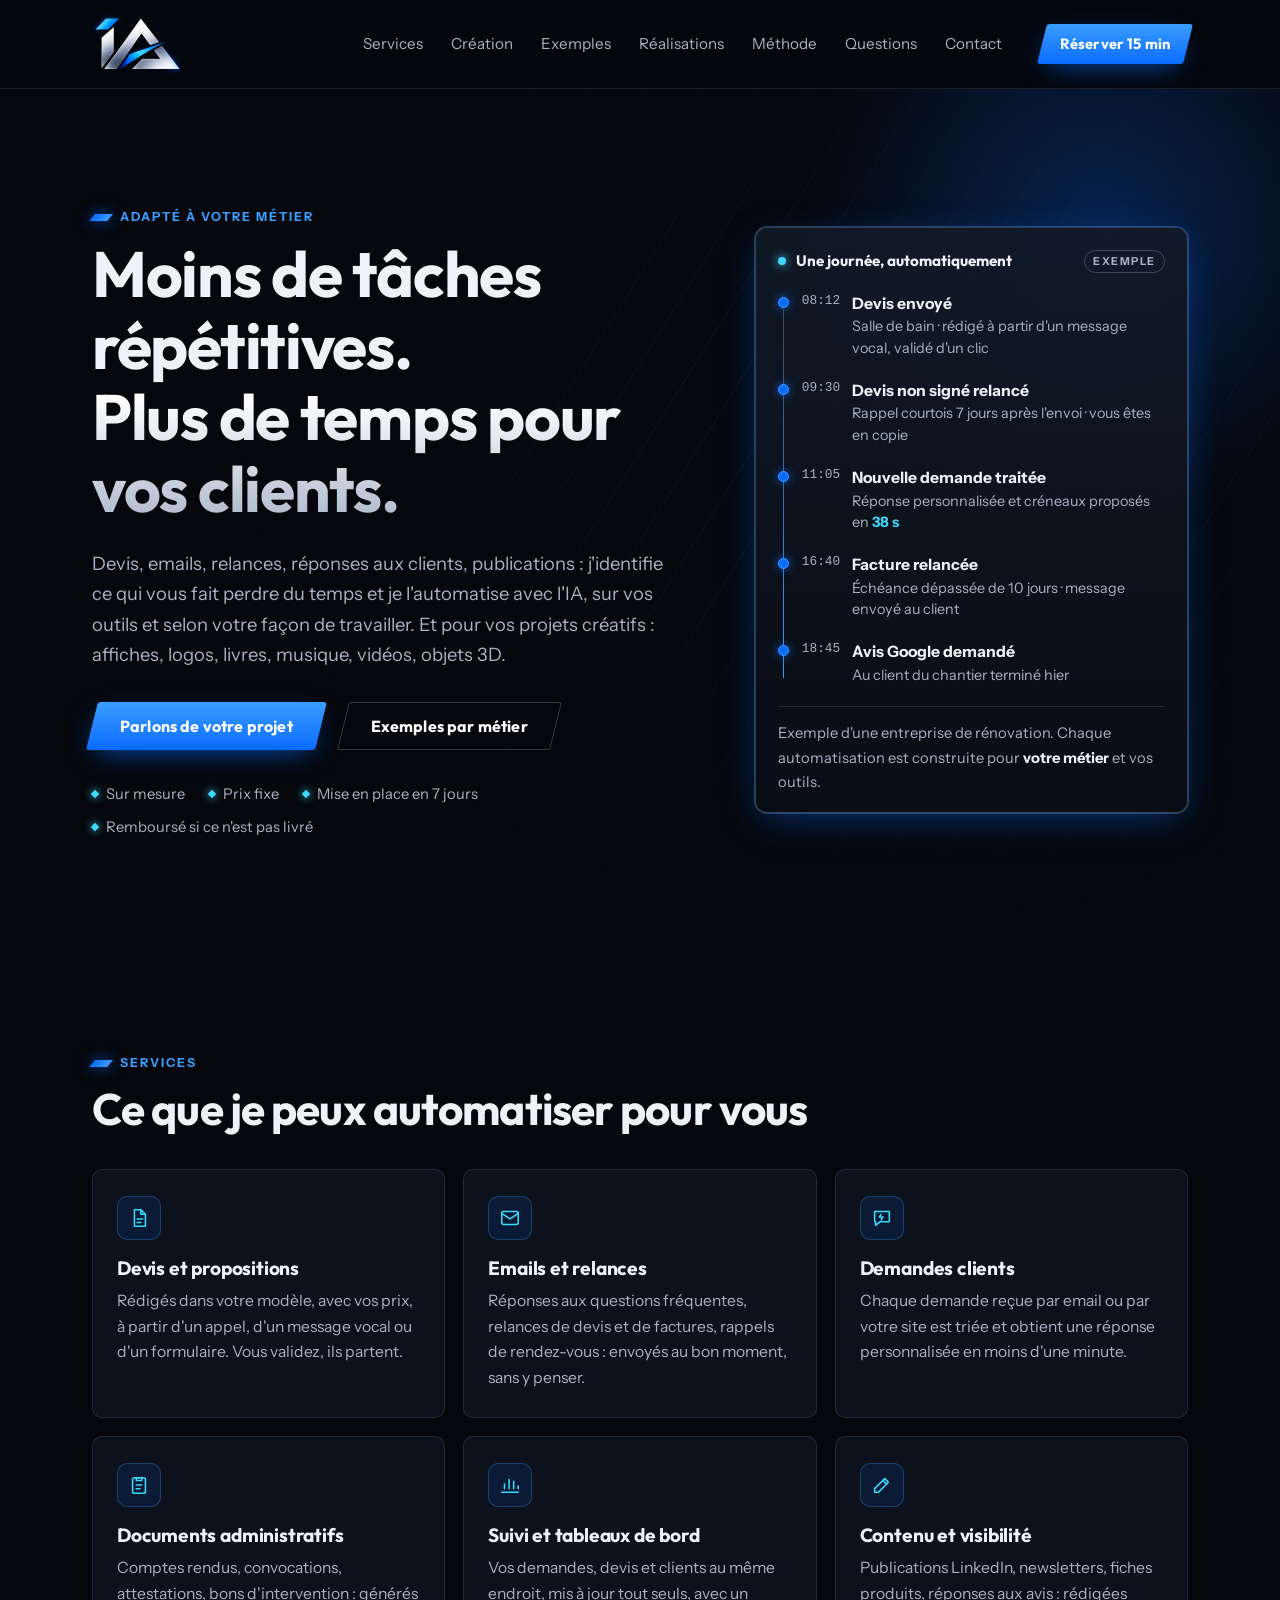
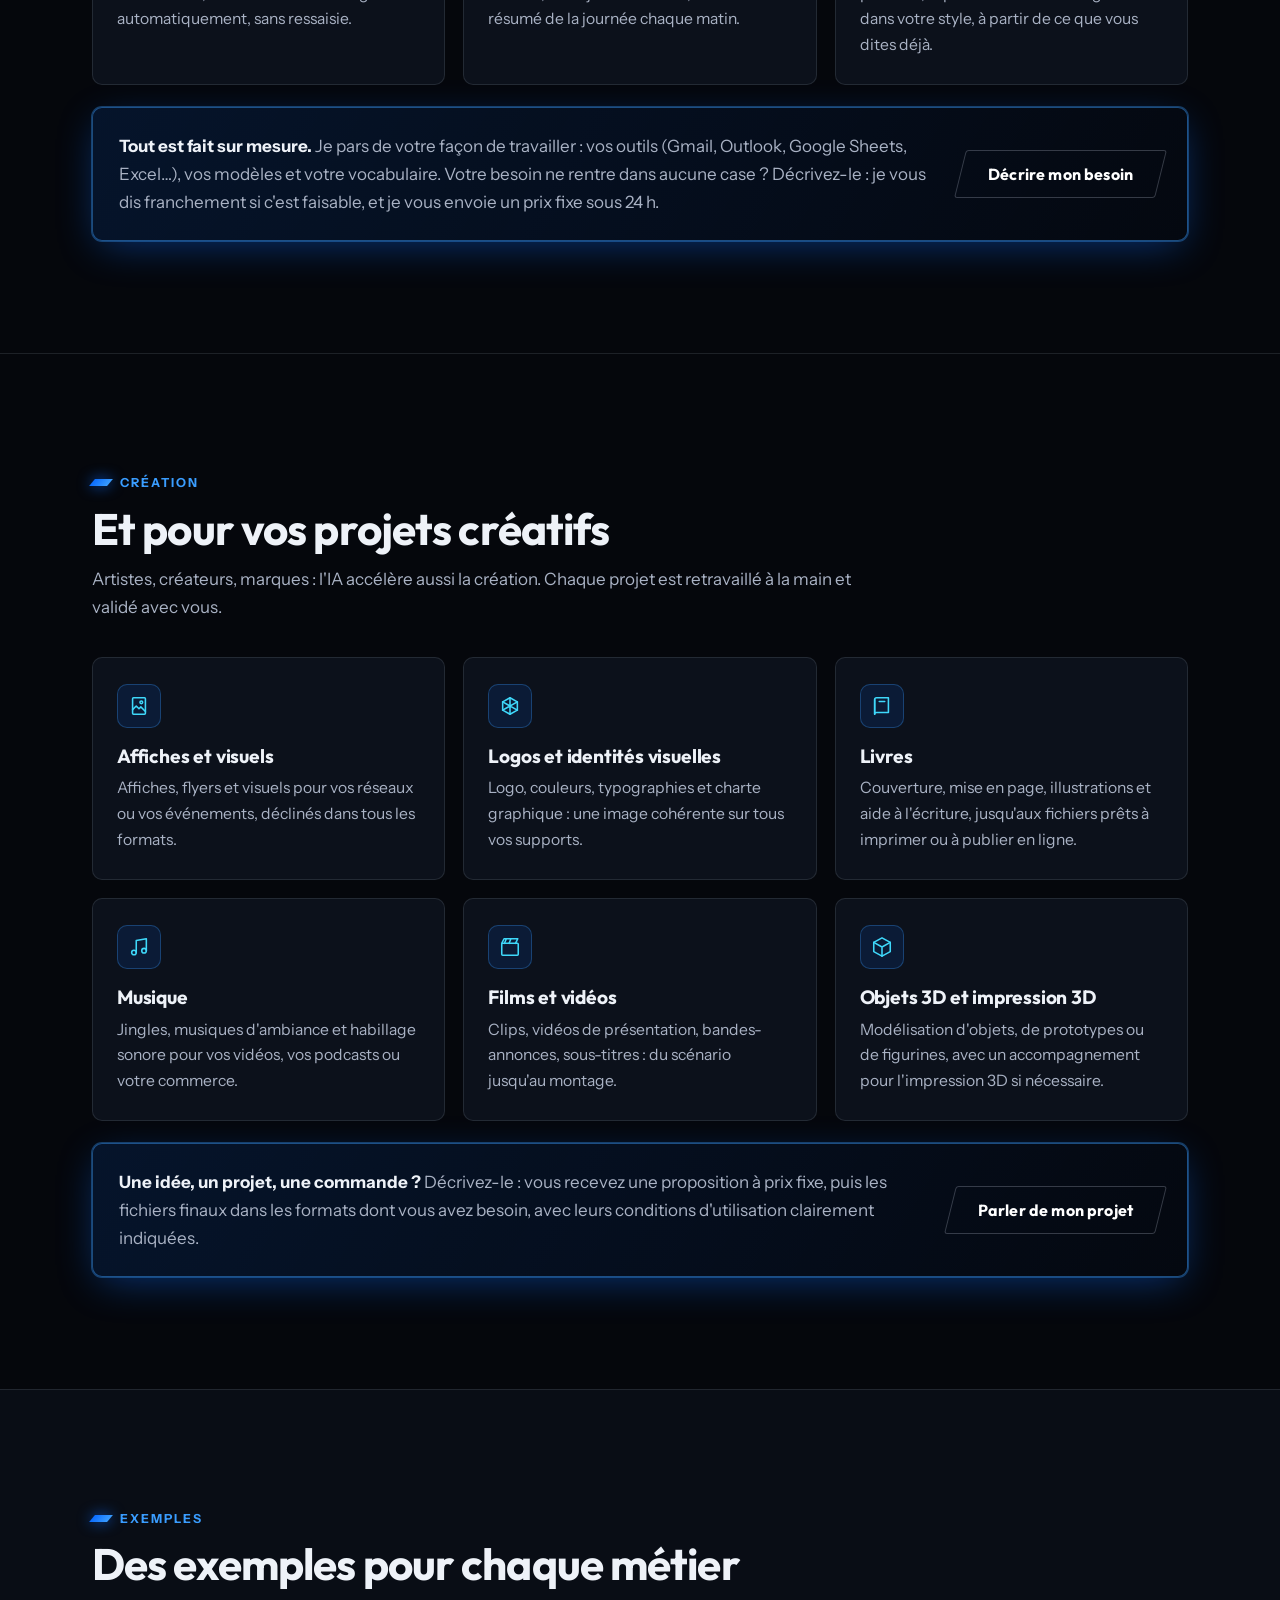
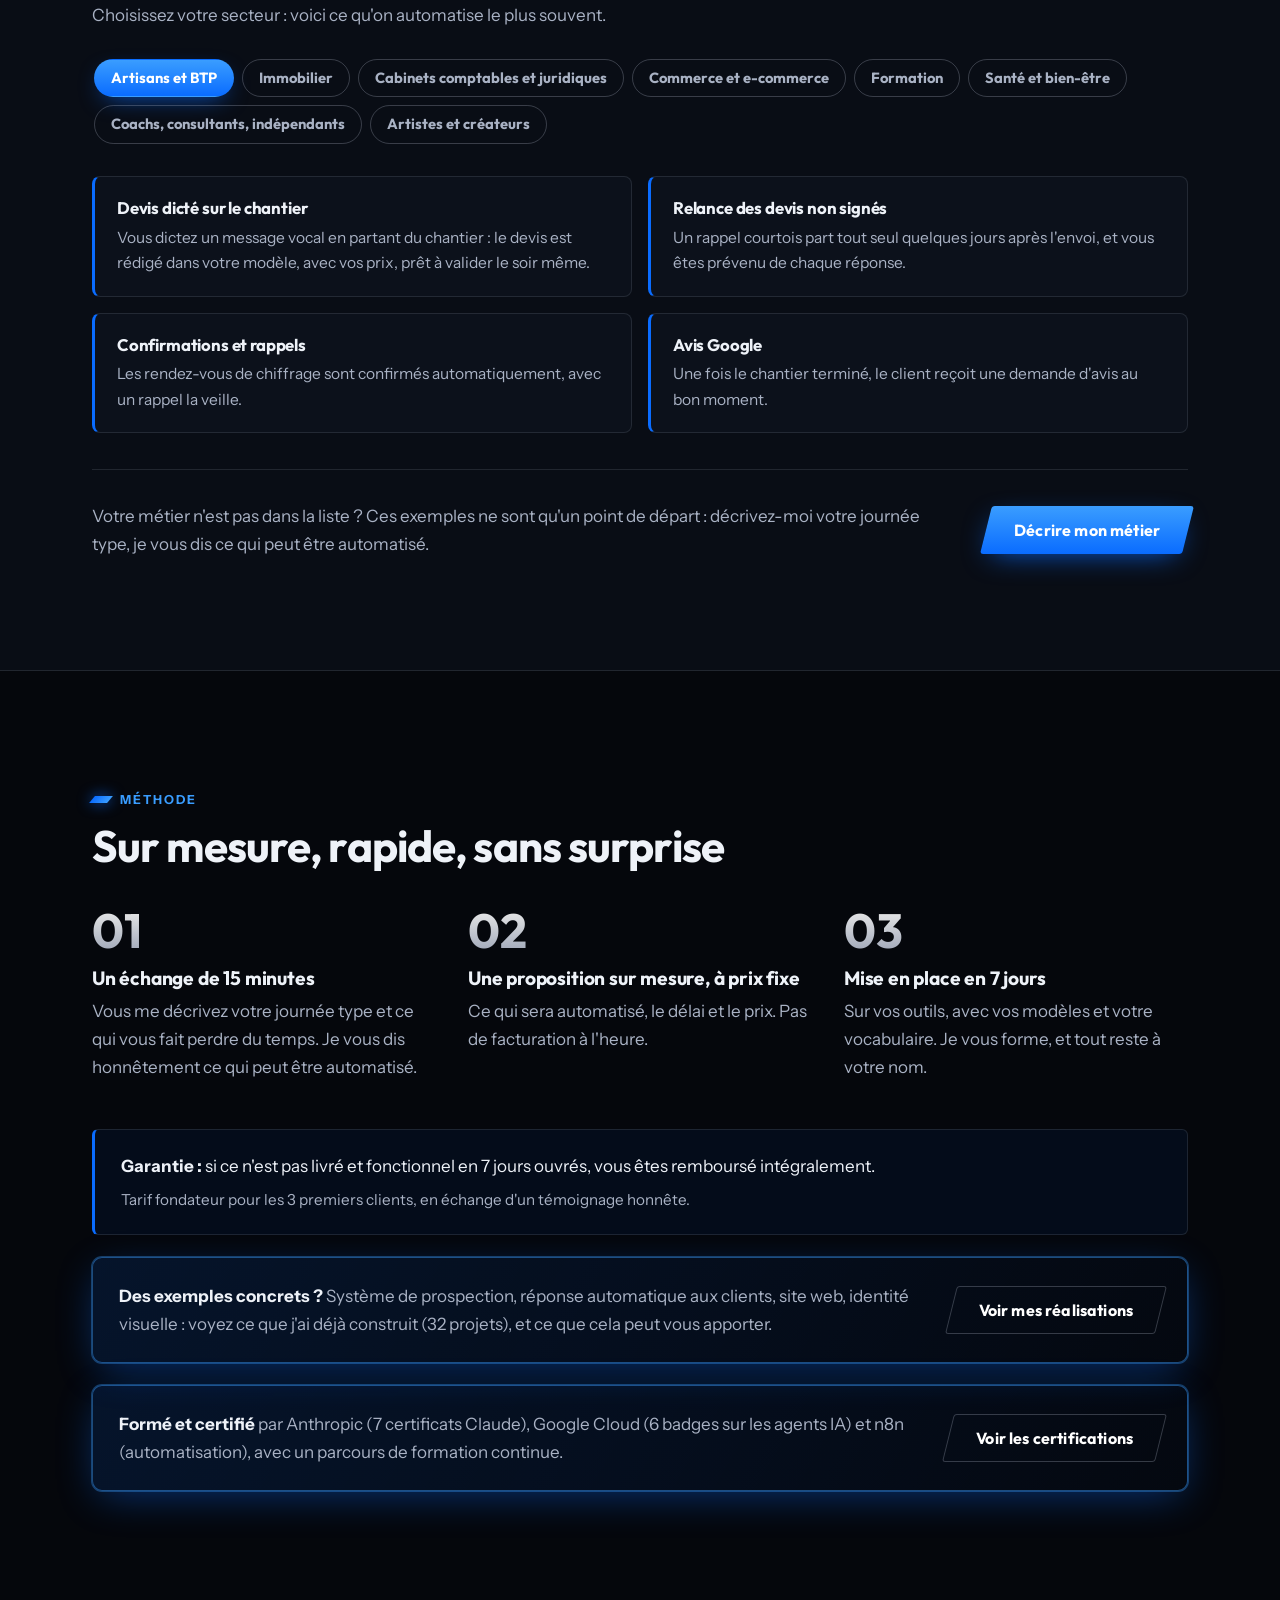
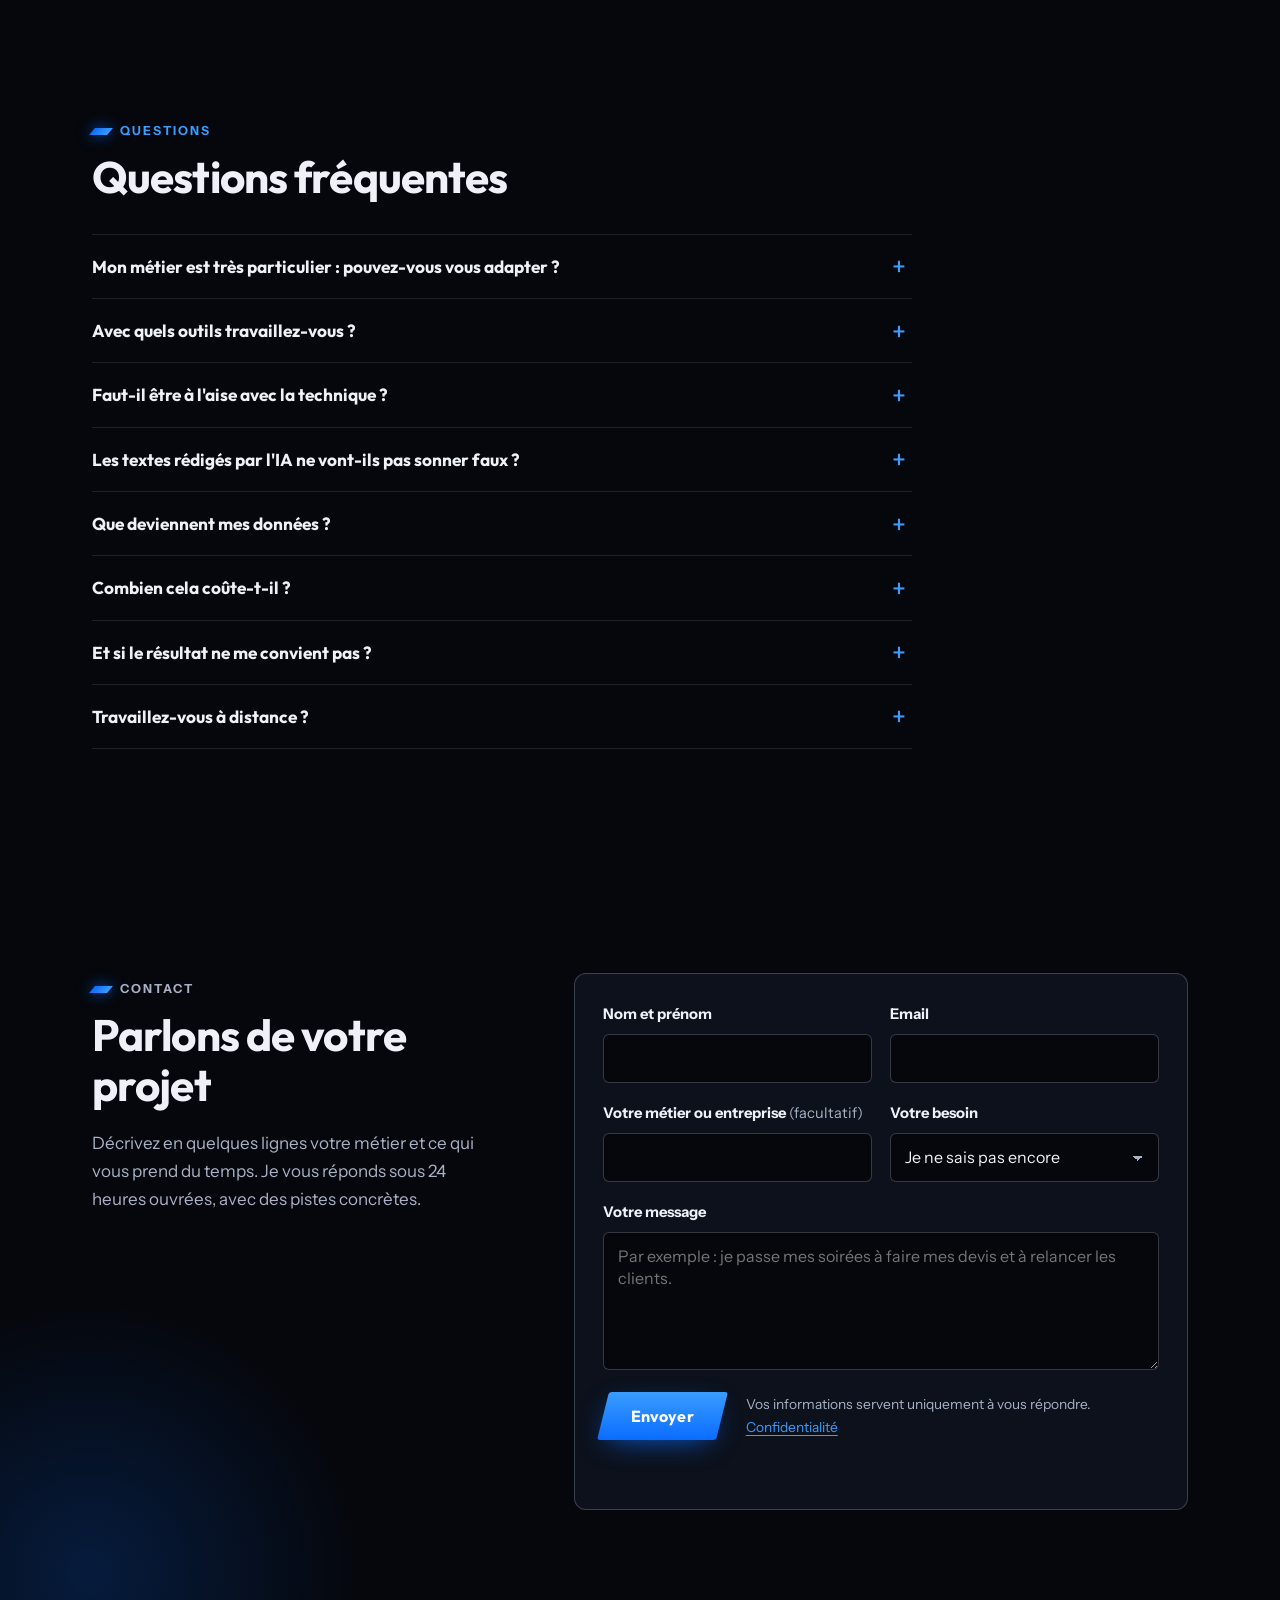
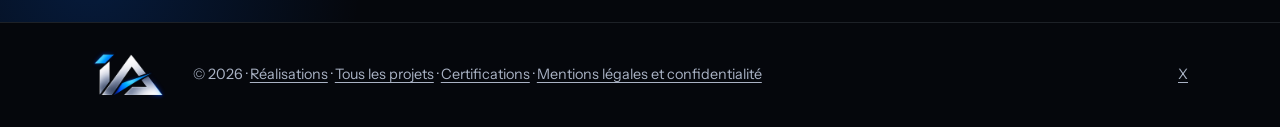
==== commit 30e32311: "Certifications : AI Fluency: Framework and foundations 7e certificat Claude Academy (6 nov. 2026), v" ====
--- a/index.html
+++ b/index.html
@@ -322,7 +322,7 @@
           <a class="bouton bouton--secondaire" href="realisations.html">Voir mes réalisations</a>
         </div>
         <div class="sur-mesure confiance">
-          <p><strong>Formé et certifié</strong> par Anthropic (6 certificats Claude), Google Cloud (6 badges sur les agents IA) et n8n (automatisation), avec un parcours de formation continue.</p>
+          <p><strong>Formé et certifié</strong> par Anthropic (7 certificats Claude), Google Cloud (6 badges sur les agents IA) et n8n (automatisation), avec un parcours de formation continue.</p>
           <a class="bouton bouton--secondaire" href="certifications.html">Voir les certifications</a>
         </div>
       </div>
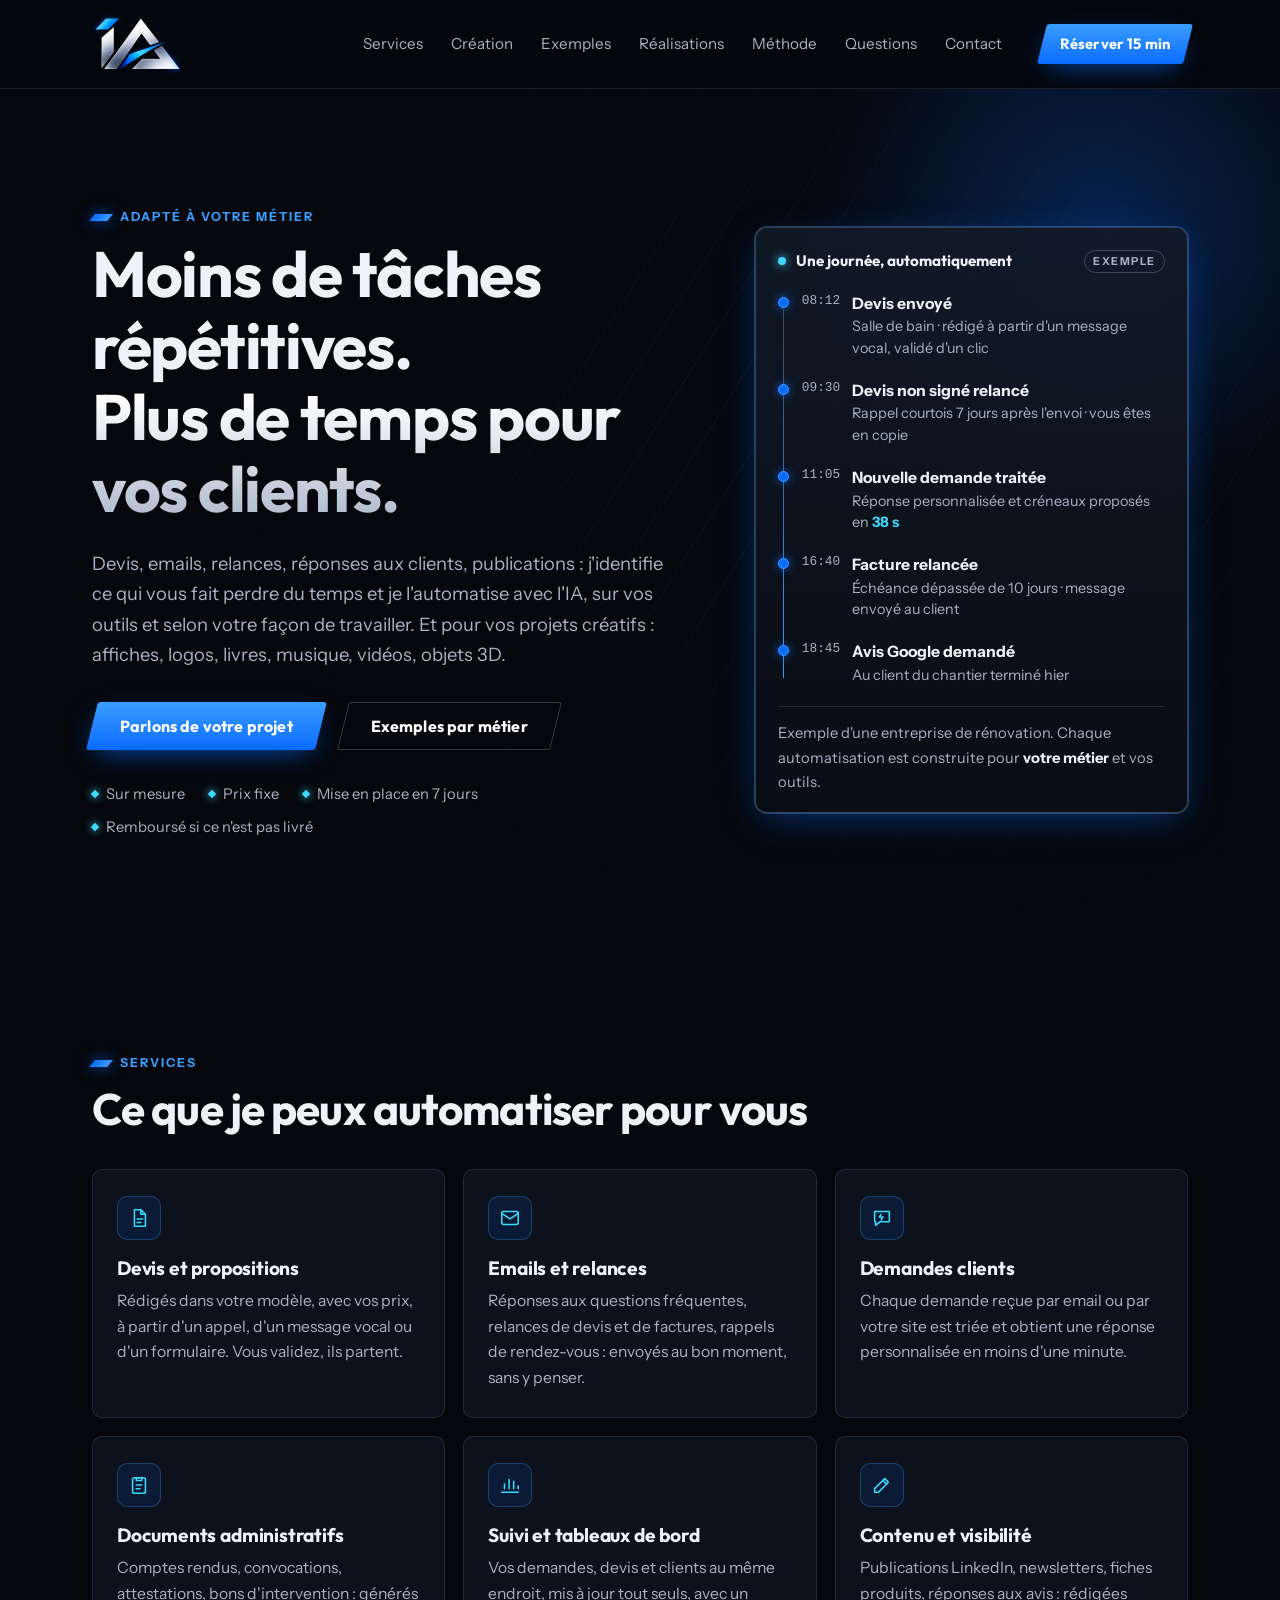
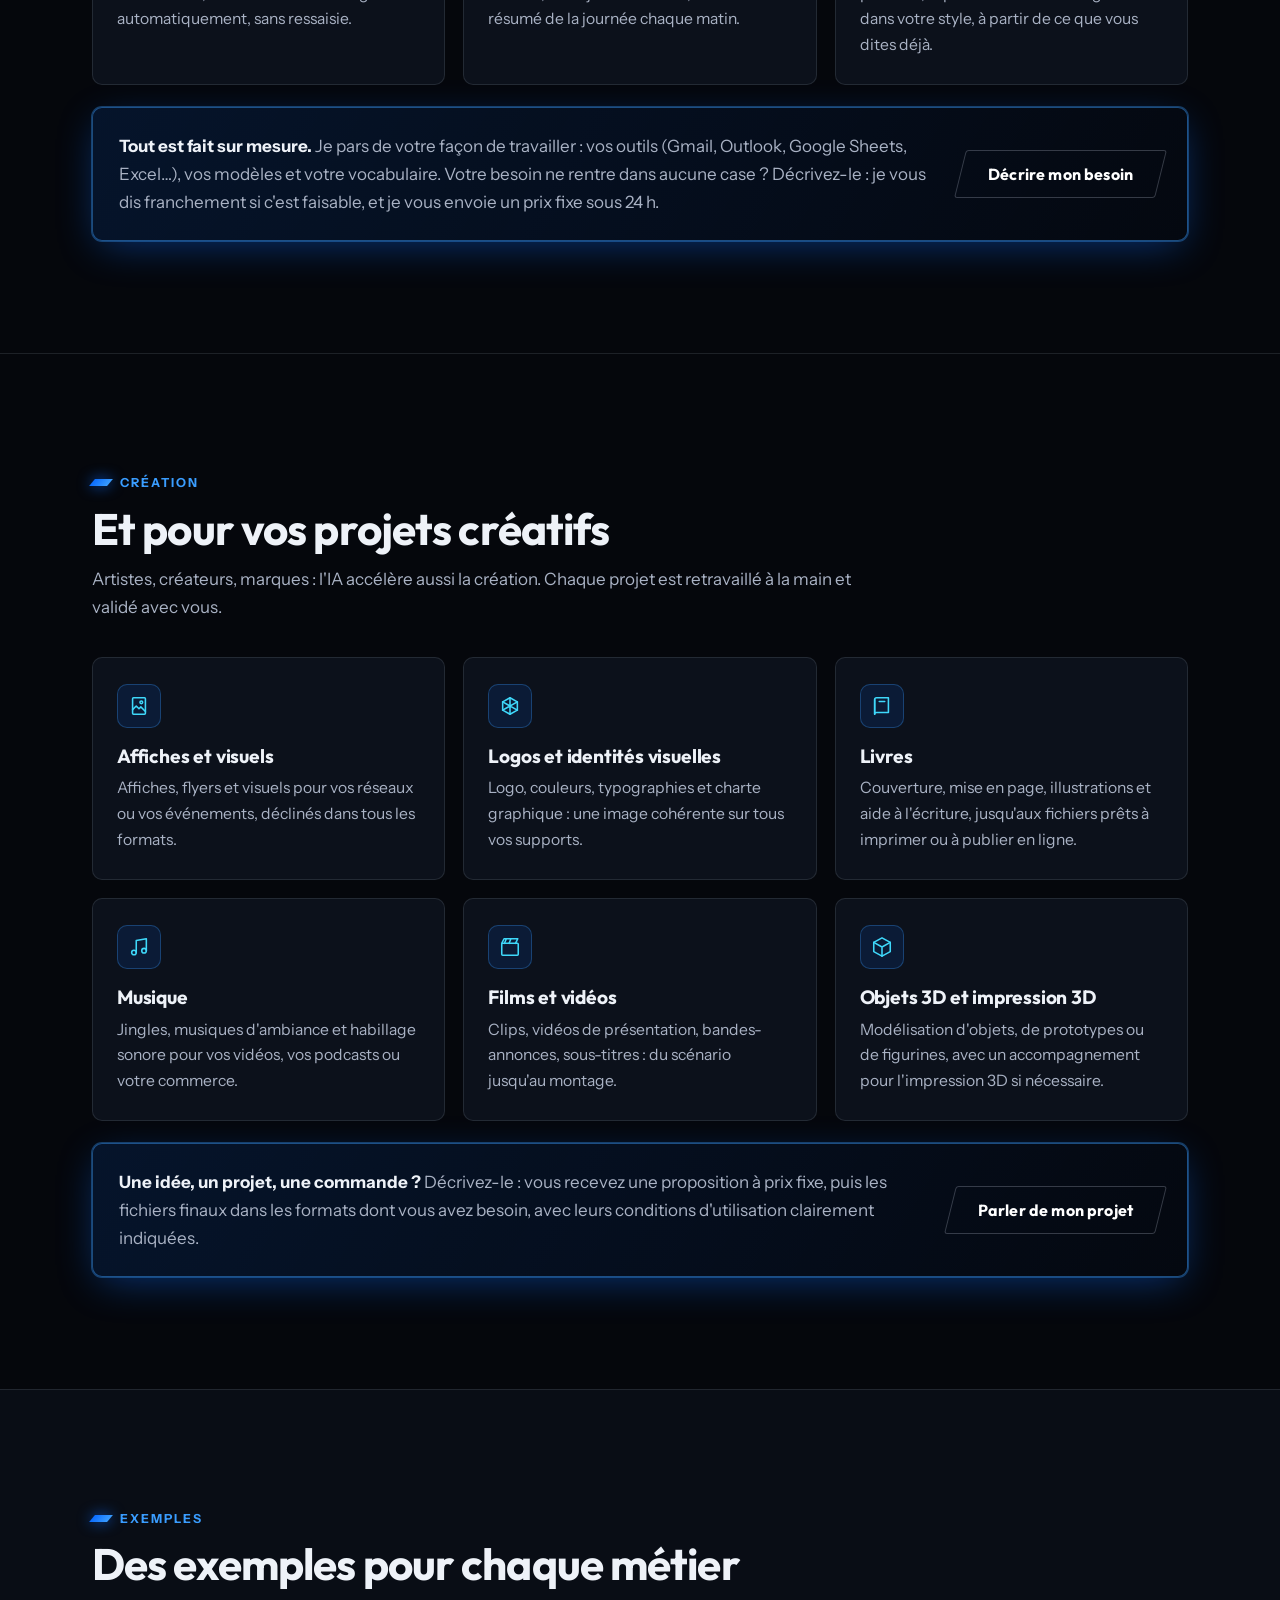
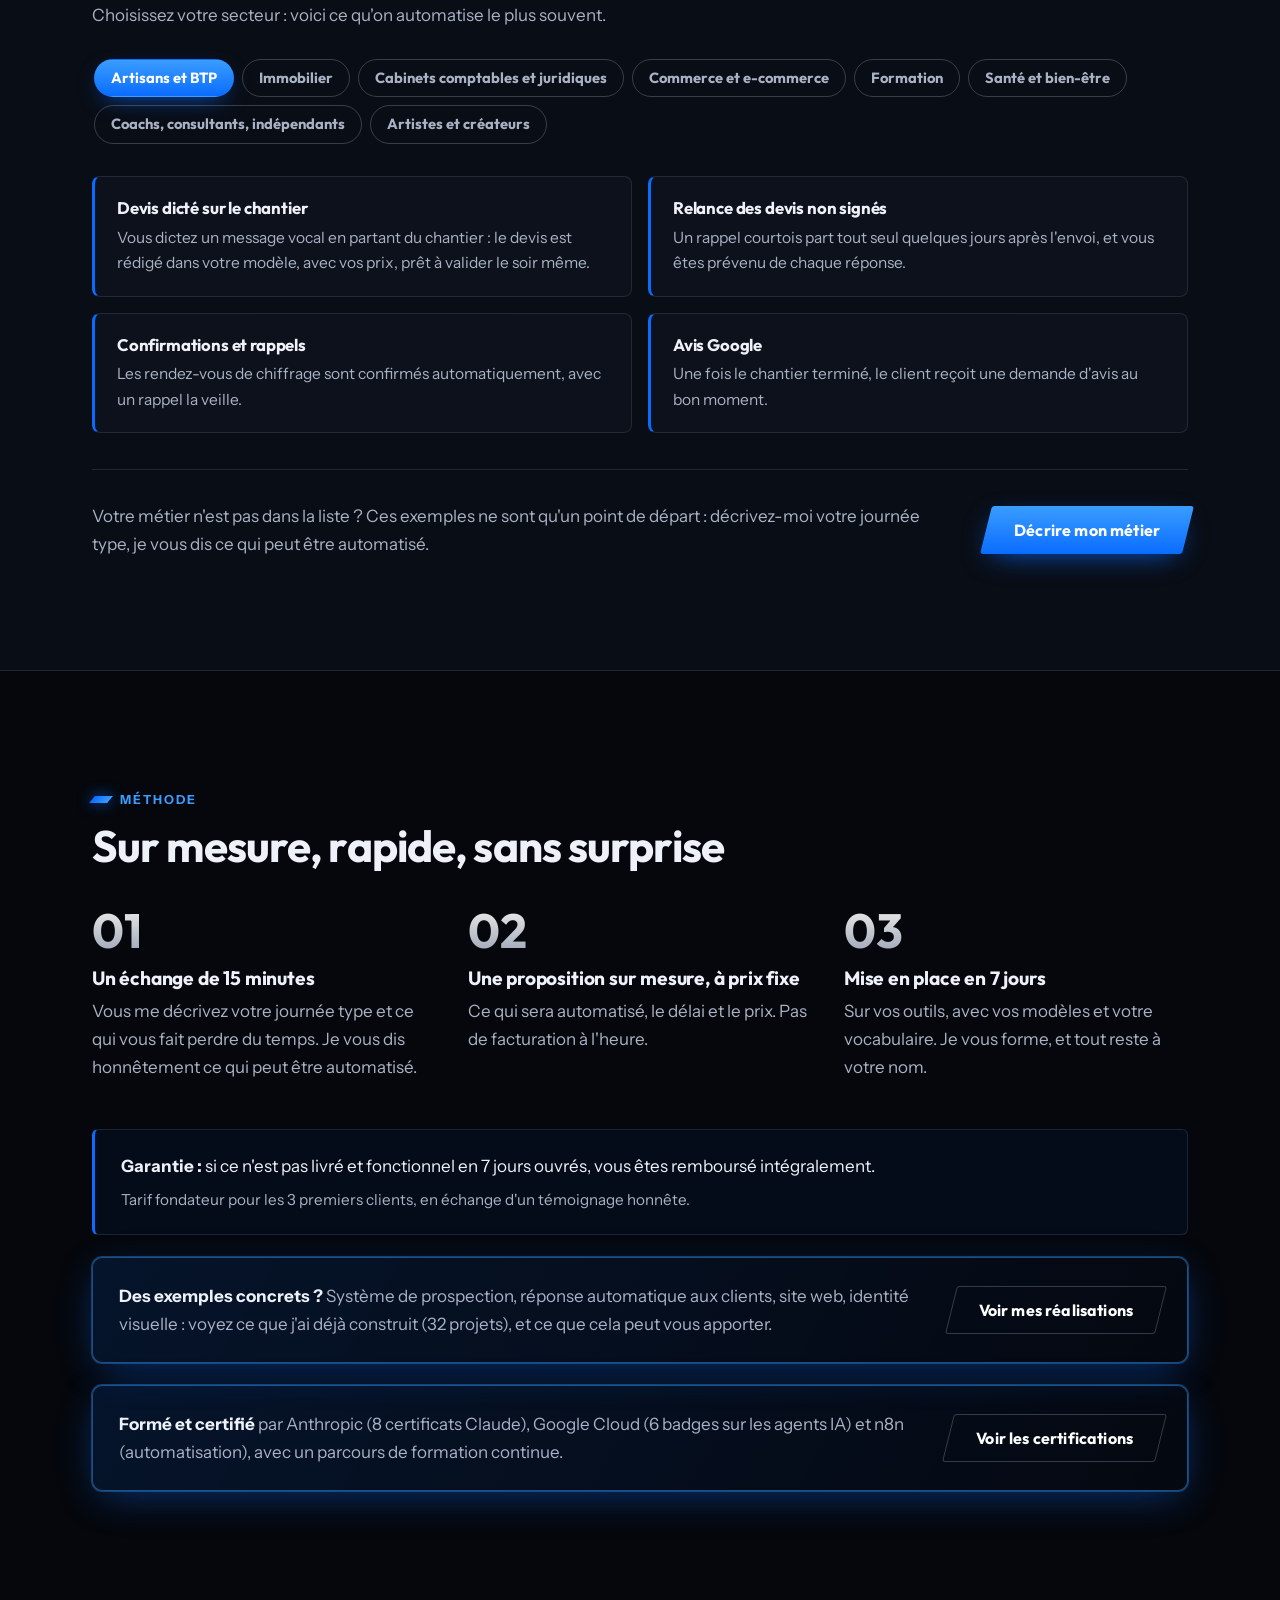
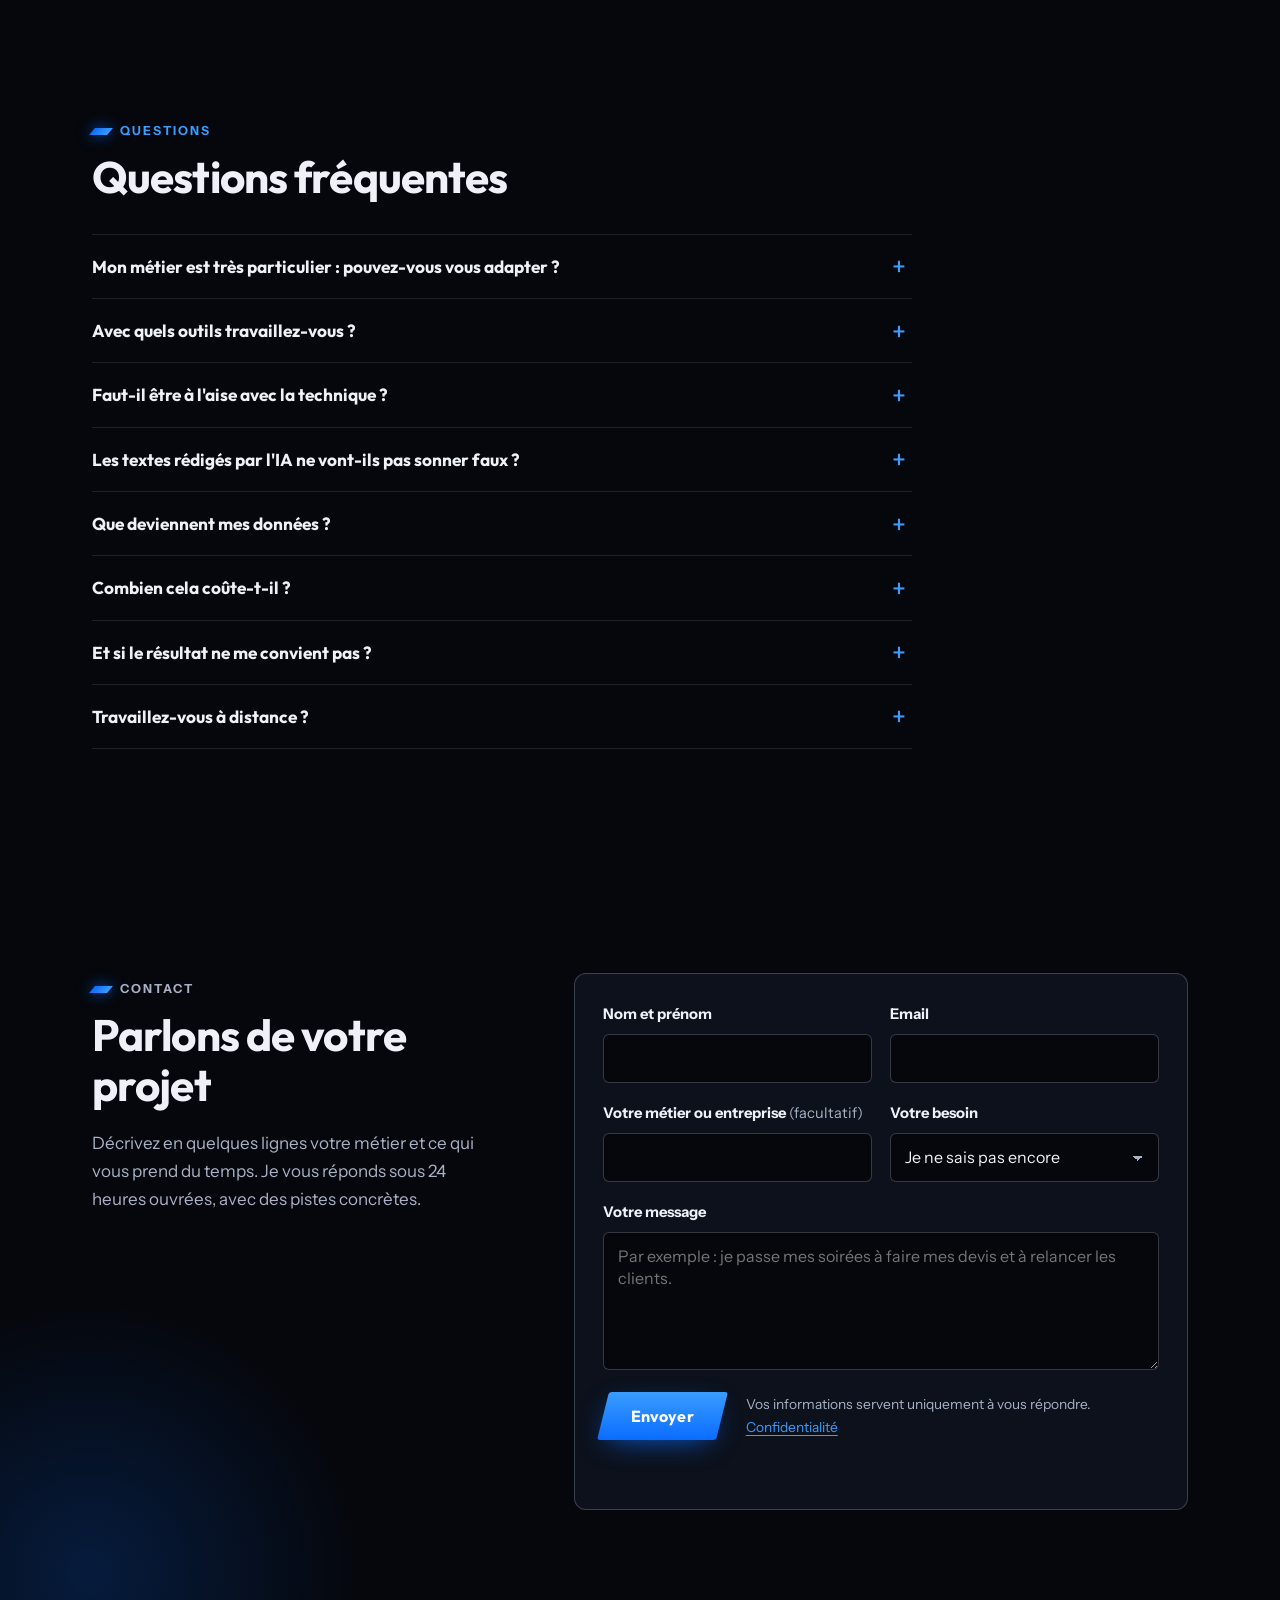
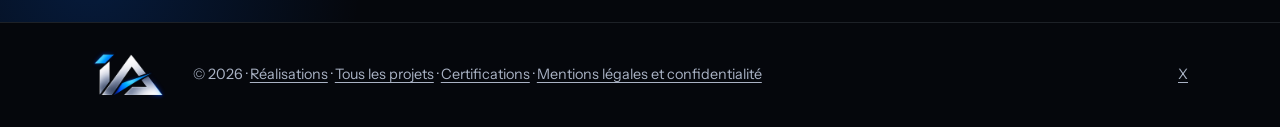
==== commit b06acf79: "Certifications : AI Fluency for creative work 8e certificat Claude Academy (6 nov. 2026), vérifié : " ====
--- a/index.html
+++ b/index.html
@@ -322,7 +322,7 @@
           <a class="bouton bouton--secondaire" href="realisations.html">Voir mes réalisations</a>
         </div>
         <div class="sur-mesure confiance">
-          <p><strong>Formé et certifié</strong> par Anthropic (7 certificats Claude), Google Cloud (6 badges sur les agents IA) et n8n (automatisation), avec un parcours de formation continue.</p>
+          <p><strong>Formé et certifié</strong> par Anthropic (8 certificats Claude), Google Cloud (6 badges sur les agents IA) et n8n (automatisation), avec un parcours de formation continue.</p>
           <a class="bouton bouton--secondaire" href="certifications.html">Voir les certifications</a>
         </div>
       </div>
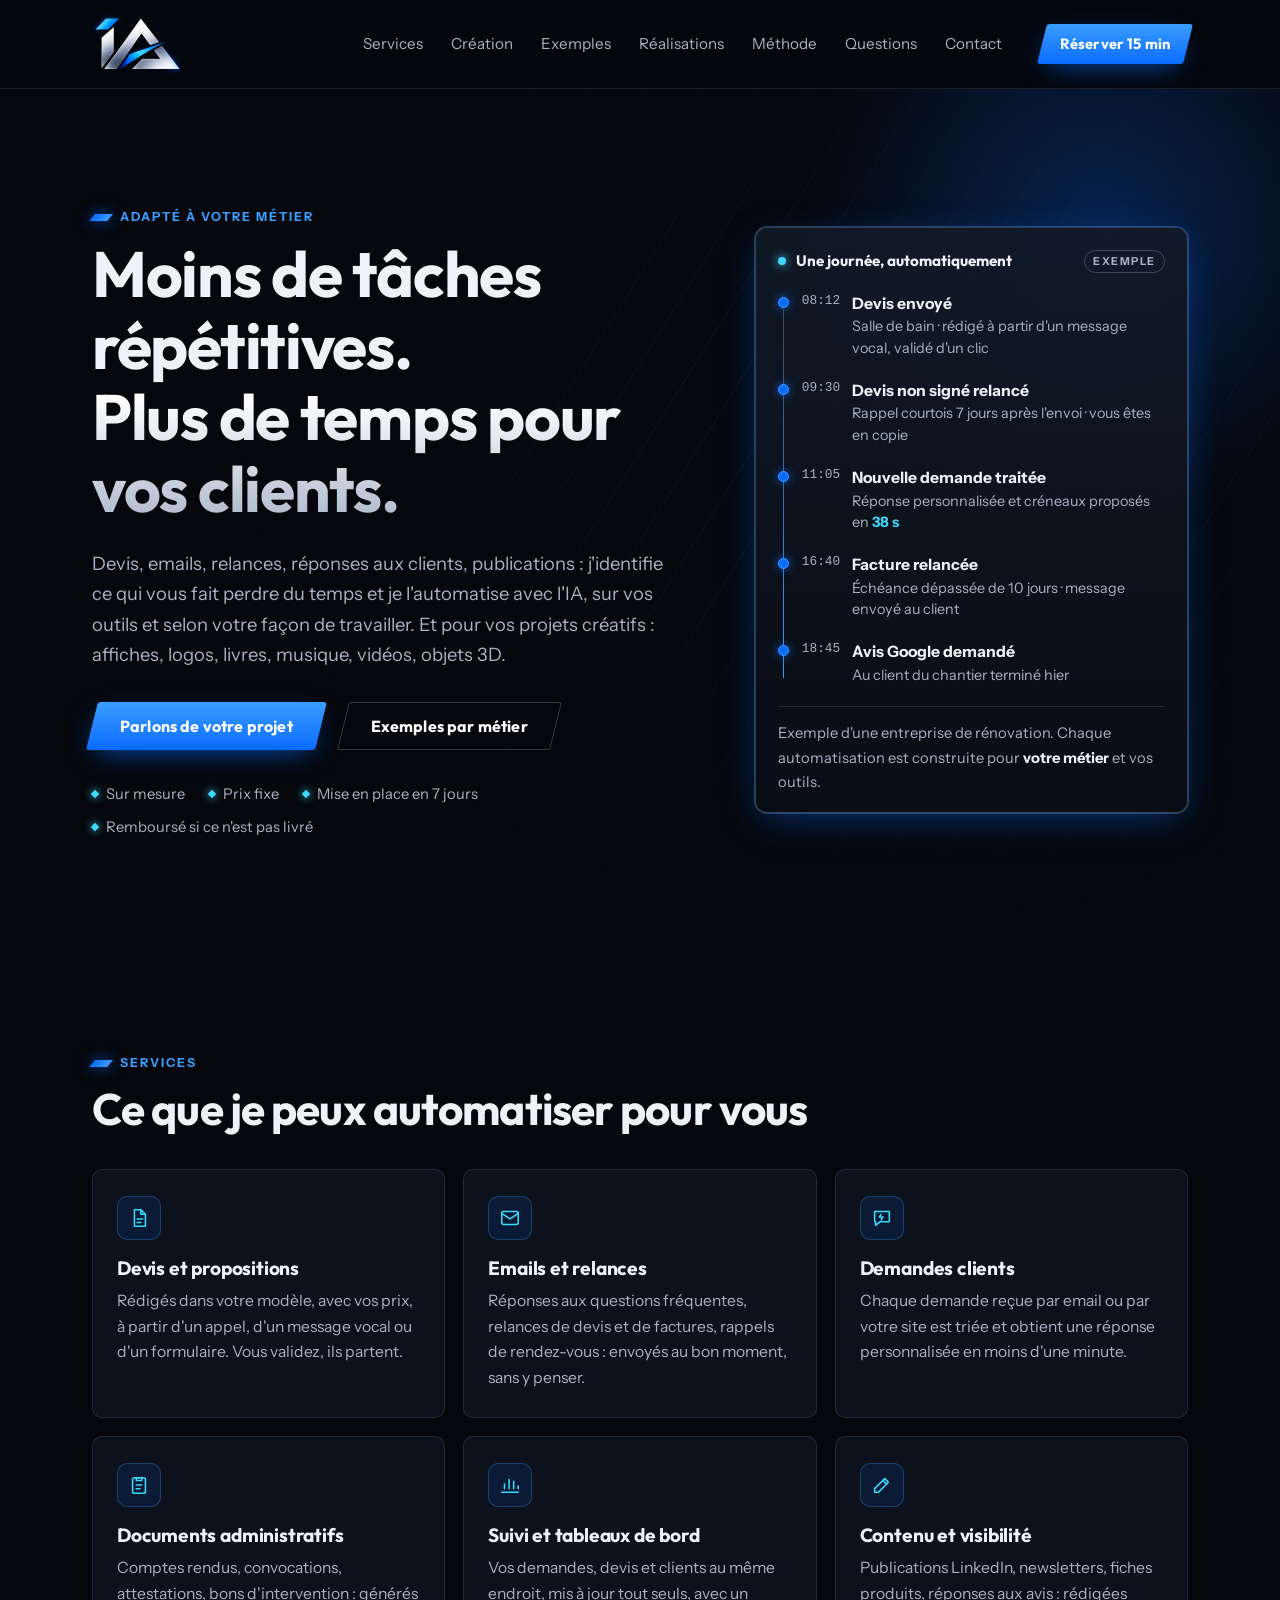
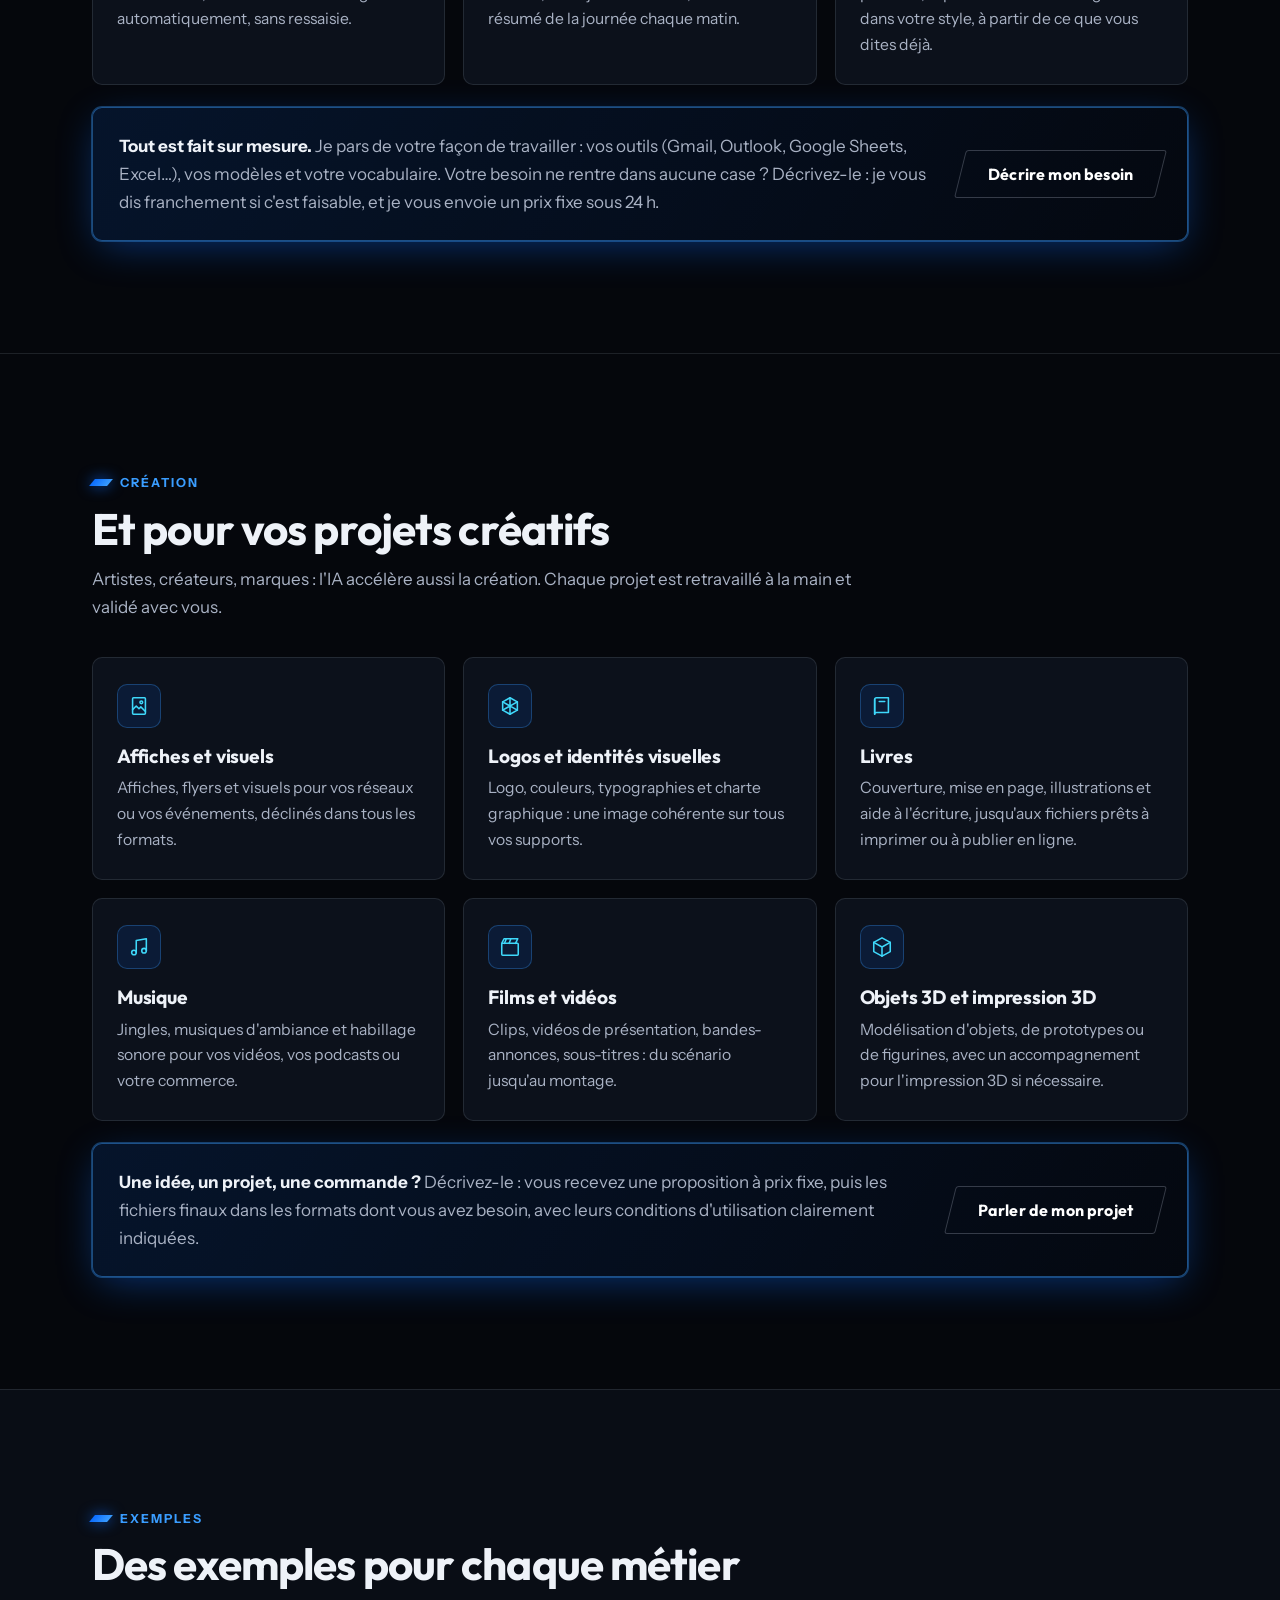
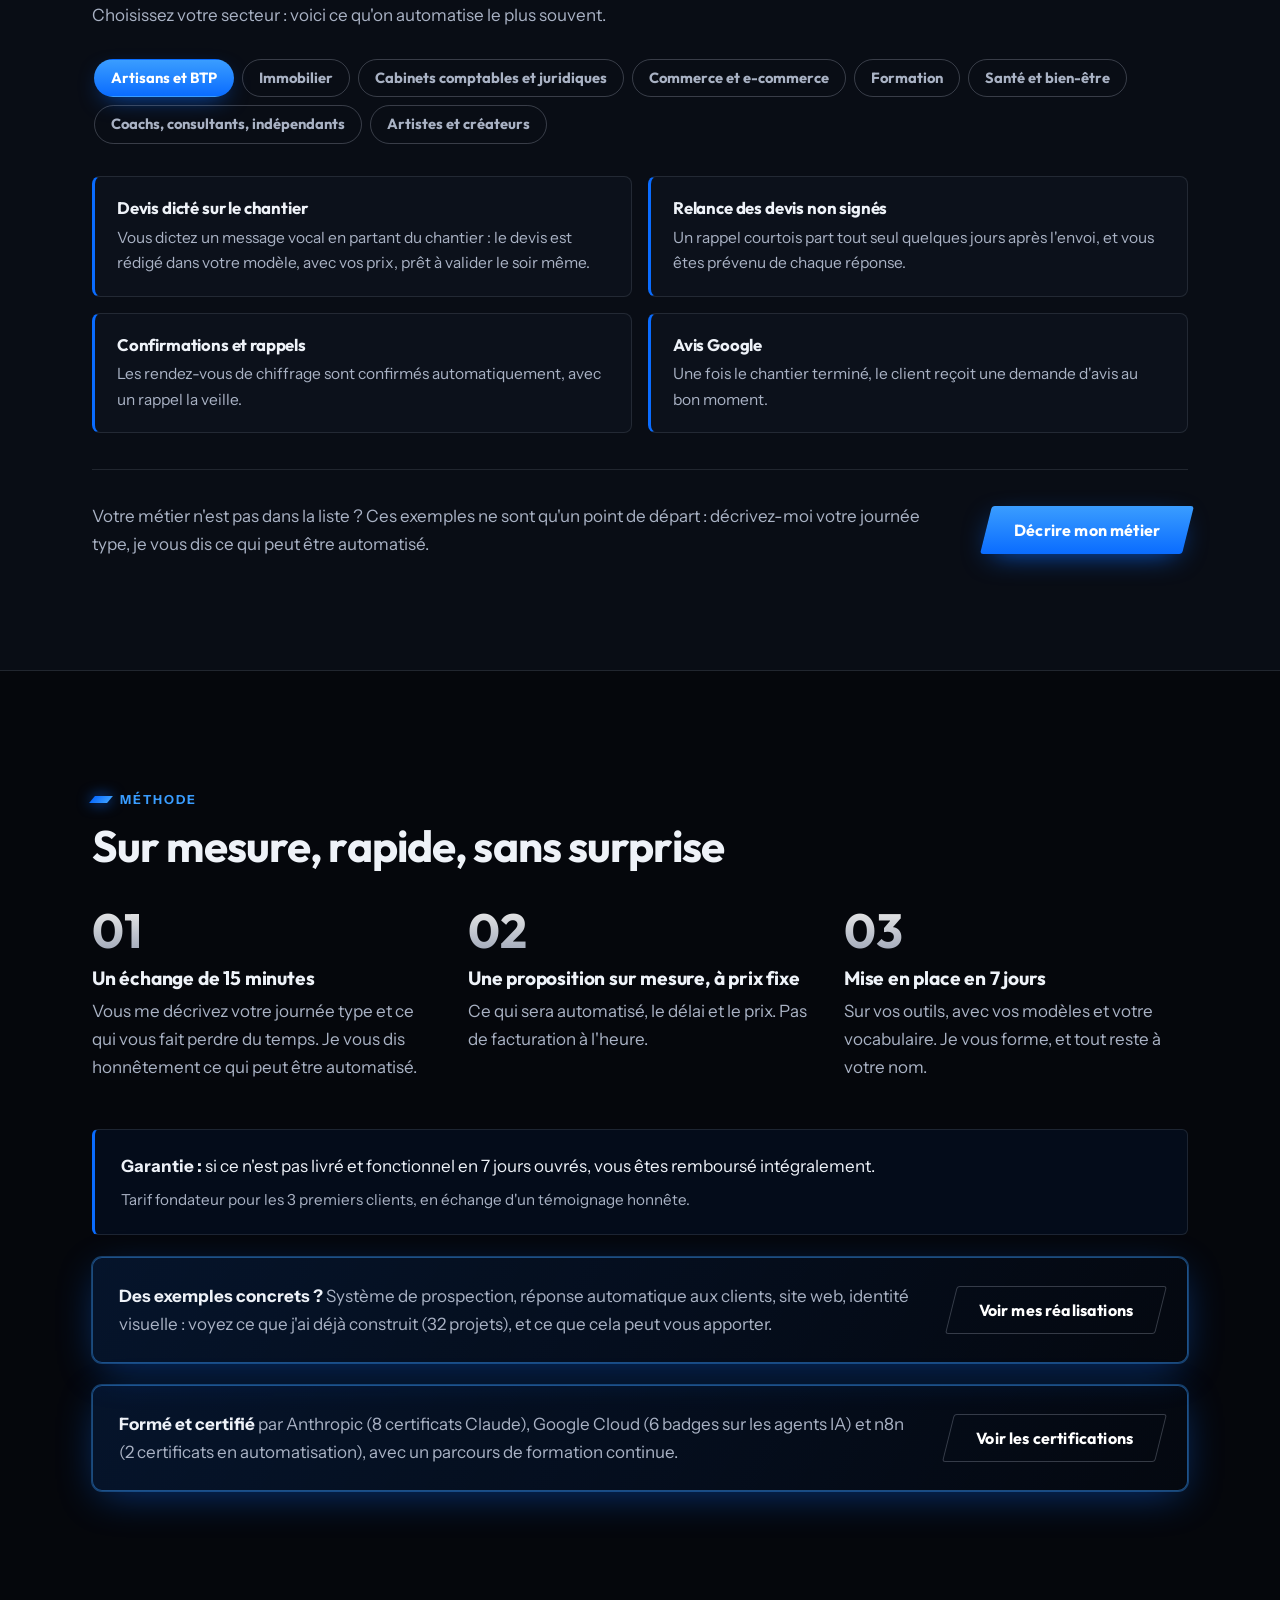
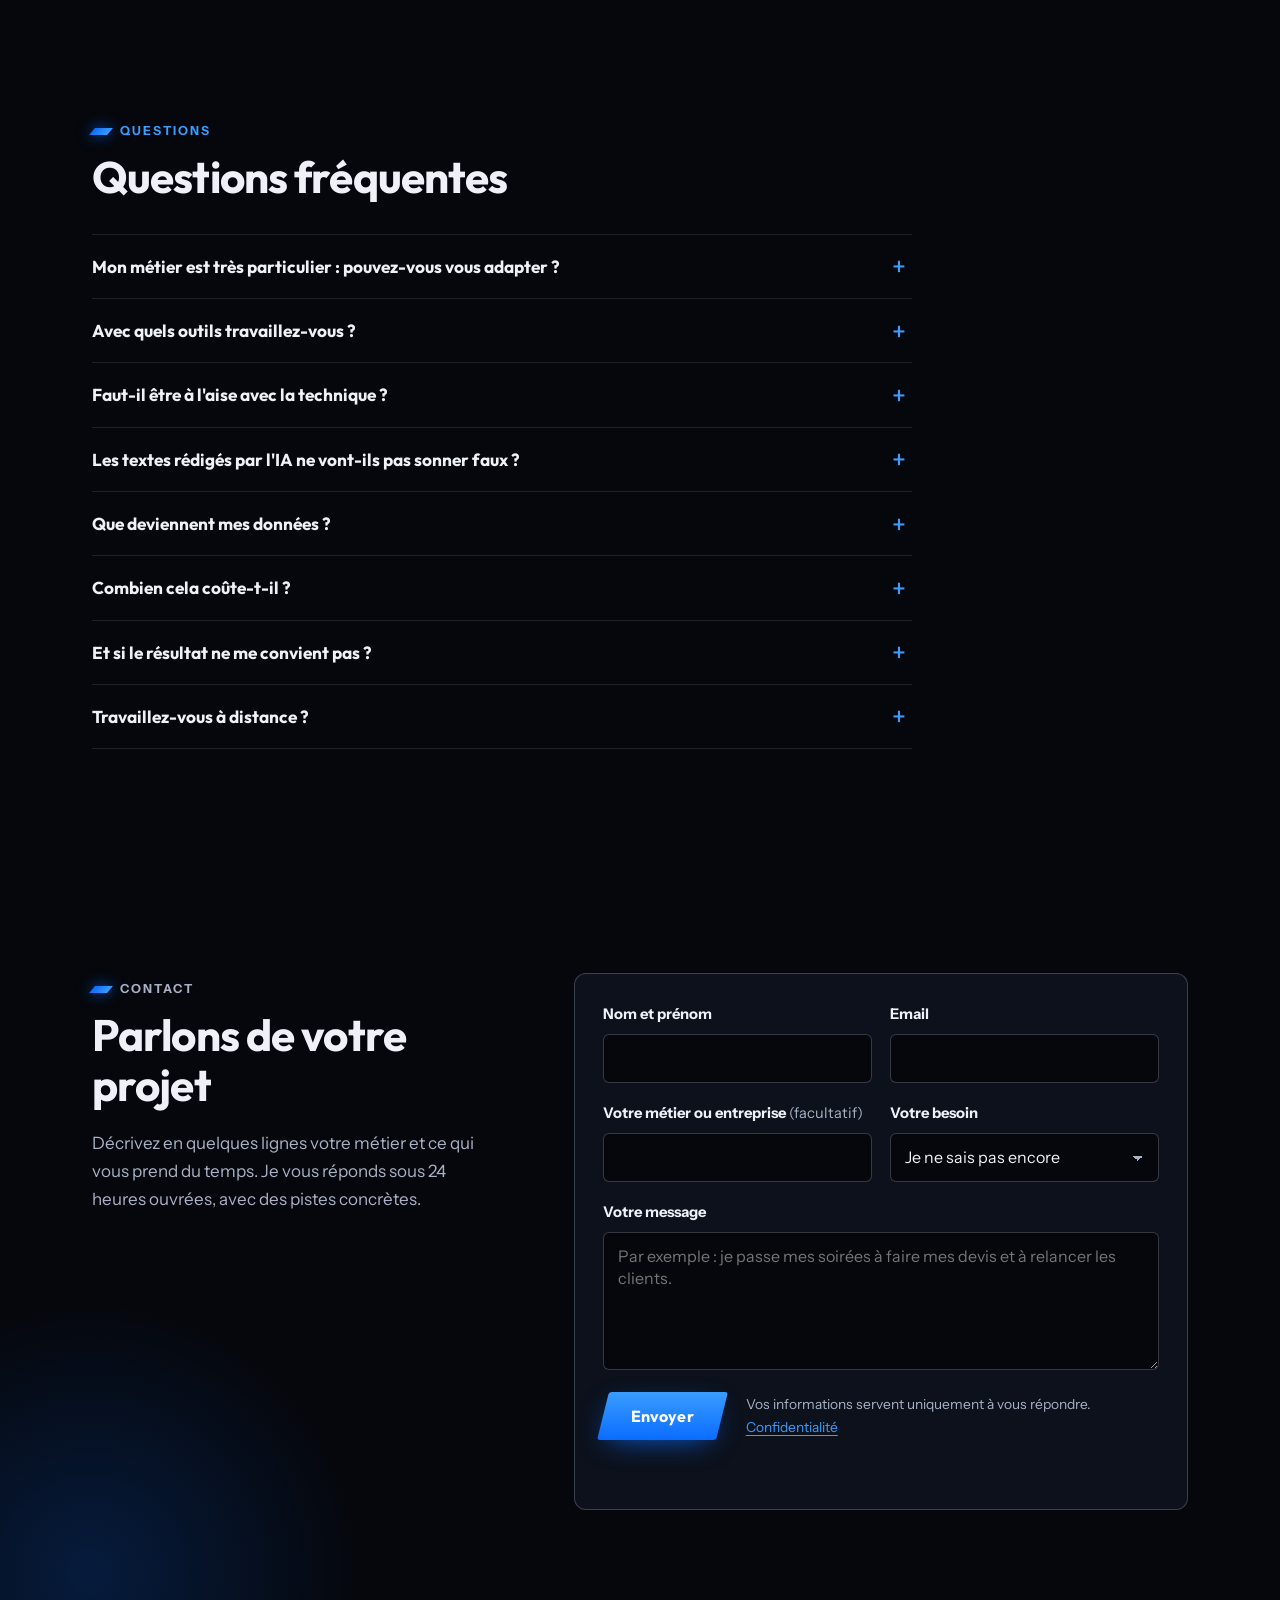
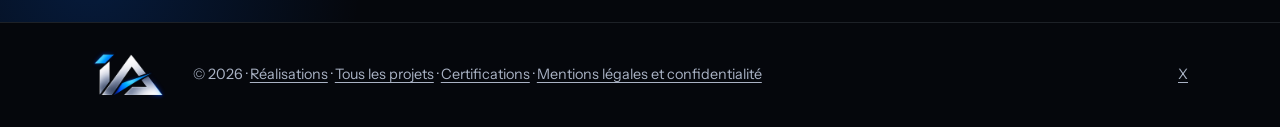
==== commit f32b62dd: "Certifications : certificat n8n Essentials: Your First Workflows Carte avec le visuel officiel et la" ====
--- a/index.html
+++ b/index.html
@@ -322,7 +322,7 @@
           <a class="bouton bouton--secondaire" href="realisations.html">Voir mes réalisations</a>
         </div>
         <div class="sur-mesure confiance">
-          <p><strong>Formé et certifié</strong> par Anthropic (8 certificats Claude), Google Cloud (6 badges sur les agents IA) et n8n (automatisation), avec un parcours de formation continue.</p>
+          <p><strong>Formé et certifié</strong> par Anthropic (8 certificats Claude), Google Cloud (6 badges sur les agents IA) et n8n (2 certificats en automatisation), avec un parcours de formation continue.</p>
           <a class="bouton bouton--secondaire" href="certifications.html">Voir les certifications</a>
         </div>
       </div>
--- a/assets/css/style.css
+++ b/assets/css/style.css
@@ -495,6 +495,84 @@
 .cert__type { padding: 2px 9px; border: 1px solid var(--bord-fort); border-radius: 99px; color: var(--texte); }
 .cert__lien { align-self: flex-start; font-size: 0.88rem; font-weight: 700; text-decoration: none; }
 .cert__lien::after { content: " →"; }
+.cert__actions { display: flex; flex-wrap: wrap; align-items: center; gap: 10px 18px; }
+.cert__actions:empty { display: none; }
+.cert__ouvrir {
+  display: inline-flex; align-items: center; gap: 8px; min-height: 36px; padding: 0 14px;
+  font: 700 0.86rem/1 var(--texte-police); color: var(--texte); cursor: pointer;
+  background: rgba(255, 255, 255, 0.03); border: 1px solid var(--bord-fort); border-radius: 99px;
+  transition: border-color 0.2s ease, background-color 0.2s ease;
+}
+.cert__ouvrir[hidden] { display: none; }
+.cert__ouvrir::before { content: "+"; display: grid; place-items: center; width: 18px; height: 18px; border-radius: 50%; font-size: 0.85rem; color: #fff; background: var(--c, var(--bleu)); }
+.cert--cliquable { cursor: pointer; }
+.cert--cliquable:hover { border-color: var(--bord-fort); }
+.cert--cliquable:hover .cert__ouvrir, .cert__ouvrir:focus-visible { border-color: var(--c, var(--bleu-clair)); background: rgba(255, 255, 255, 0.06); }
+
+/* Fiche détaillée d'un badge (fenêtre <dialog>) */
+html:has(.fiche[open]) { overflow: hidden; }
+.fiche {
+  width: min(800px, calc(100% - 32px)); max-width: none; max-height: calc(100dvh - 48px);
+  margin: auto; padding: 0; border: 0; background: transparent; color: var(--texte); overflow: visible;
+}
+.fiche::backdrop { background: rgba(3, 5, 10, 0.74); backdrop-filter: blur(6px); -webkit-backdrop-filter: blur(6px); }
+.fiche[open] .fiche__cadre { animation: fiche-entree 0.22s ease-out; }
+.fiche[open]::backdrop { animation: fiche-fondu 0.22s ease-out; }
+@keyframes fiche-entree { from { opacity: 0; transform: translateY(14px) scale(0.98); } }
+@keyframes fiche-fondu { from { opacity: 0; } }
+.fiche__cadre {
+  position: relative; display: flex; flex-direction: column; max-height: calc(100dvh - 48px);
+  background: var(--carte); border: 1px solid var(--bord-fort); border-top: 3px solid var(--c, var(--bleu)); border-radius: 16px;
+  box-shadow: 0 40px 90px -30px rgba(0, 0, 0, 0.95), 0 0 60px -30px var(--c, var(--bleu)); overflow: hidden;
+}
+.fiche__contenu { overflow-y: auto; overscroll-behavior: contain; padding: 30px 30px 10px; }
+.fiche__fermer {
+  position: absolute; top: 12px; right: 12px; z-index: 2; display: grid; place-items: center; width: 40px; height: 40px;
+  font-size: 1.5rem; line-height: 1; color: var(--texte); cursor: pointer;
+  background: rgba(12, 17, 27, 0.9); border: 1px solid var(--bord-fort); border-radius: 50%;
+}
+.fiche__fermer:hover { border-color: var(--c, var(--bleu-clair)); }
+.fiche__entete { display: grid; grid-template-columns: minmax(0, 250px) minmax(0, 1fr); align-items: center; gap: 26px; margin-bottom: 26px; padding-right: 34px; }
+.fiche__visuel { box-shadow: 0 16px 40px -22px var(--c, var(--bleu)); }
+.fiche__titre h2 { margin-bottom: 0.5rem; font-size: clamp(1.4rem, 3vw, 1.9rem); }
+.fiche__resume { margin-bottom: 14px; color: var(--texte-2); }
+.fiche__puces { display: flex; flex-wrap: wrap; gap: 6px; margin: 0; padding: 0; list-style: none; }
+.fiche__puces li { padding: 3px 10px; border: 1px solid var(--bord-fort); border-radius: 99px; font-size: 0.8rem; color: var(--texte); }
+.fiche__puces li:first-child { border-color: var(--c, var(--bleu)); }
+.fiche__bloc { margin-bottom: 24px; }
+.fiche__bloc h3 { margin-bottom: 12px; font: 700 0.75rem/1.3 var(--texte-police); letter-spacing: 0.12em; text-transform: uppercase; color: var(--texte-2); }
+.fiche__competences { display: grid; gap: 10px; margin: 0; padding: 0; list-style: none; }
+.fiche__competences li { position: relative; padding-left: 32px; line-height: 1.5; }
+.fiche__competences li::before {
+  content: "✓"; position: absolute; left: 0; top: 1px; display: grid; place-items: center; width: 21px; height: 21px; border-radius: 50%;
+  font-size: 0.68rem; font-weight: 700; color: #fff; background: linear-gradient(180deg, var(--bleu-clair), var(--bleu)); box-shadow: 0 0 10px rgba(63, 216, 250, 0.35);
+}
+.fiche__bloc--vous { padding: 16px 18px; background: rgba(10, 108, 255, 0.06); border-left: 3px solid var(--c, var(--bleu)); border-radius: 6px; }
+.fiche__bloc--vous h3 { margin-bottom: 6px; }
+.fiche__bloc--vous p { margin: 0; }
+.fiche__infos { display: grid; grid-template-columns: repeat(3, minmax(0, 1fr)); gap: 10px; margin: 0 0 22px; }
+.fiche__infos div { padding: 11px 14px; border: 1px solid var(--bord); border-radius: 8px; background: rgba(255, 255, 255, 0.02); }
+.fiche__infos dt { font: 700 0.68rem/1.3 var(--texte-police); letter-spacing: 0.1em; text-transform: uppercase; color: var(--texte-2); }
+.fiche__infos dd { margin: 3px 0 0; font-size: 0.95rem; line-height: 1.4; overflow-wrap: anywhere; }
+.fiche__infos dd a { font-weight: 700; text-decoration: none; }
+.fiche__nav { display: flex; align-items: center; justify-content: space-between; gap: 12px; padding: 10px 14px; background: var(--fond-2); border-top: 1px solid var(--bord); }
+.fiche__suivre {
+  min-height: 40px; padding: 0 12px; font: 700 0.88rem/1 var(--texte-police); color: var(--texte); cursor: pointer;
+  background: none; border: 1px solid transparent; border-radius: 8px;
+}
+.fiche__suivre:hover { border-color: var(--bord-fort); background: rgba(255, 255, 255, 0.03); }
+.fiche__position { color: var(--texte-2); font-size: 0.85rem; font-variant-numeric: tabular-nums; }
+@media (max-width: 720px) {
+  .fiche { width: calc(100% - 16px); max-height: calc(100dvh - 16px); }
+  .fiche__cadre { max-height: calc(100dvh - 16px); }
+  .fiche__contenu { padding: 22px 18px 6px; }
+  .fiche__entete { grid-template-columns: minmax(0, 1fr); gap: 18px; padding-right: 0; }
+  .fiche__visuel { width: calc(100% - 52px); max-width: 300px; }
+  .fiche__infos { grid-template-columns: repeat(2, minmax(0, 1fr)); }
+}
+@media (prefers-reduced-motion: reduce) {
+  .fiche[open] .fiche__cadre, .fiche[open]::backdrop, .statut--encours::before { animation: none; }
+}
 
 /* Tableau du parcours (devient une liste de fiches sur mobile) */
 .tableau-cert__cadre { margin-top: 2rem; overflow-x: auto; background: var(--carte); border: 1px solid var(--bord); border-radius: 12px; }
@@ -510,6 +588,7 @@
 .tableau-cert .medaille--ibm .medaille__sigle, .tableau-cert .medaille--microsoft .medaille__sigle, .tableau-cert .medaille--github .medaille__sigle, .tableau-cert .medaille--n8n .medaille__sigle { font-size: 0.56rem; }
 .tableau-cert .medaille__etat { width: 15px; height: 15px; font-size: 0.5rem; right: -3px; bottom: -3px; border-width: 1.5px; }
 .tableau-cert .ligne--prevu .medaille { filter: saturate(0.35) brightness(0.8); }
+.tableau-cert .ligne--encours .medaille { filter: saturate(0.7); }
 .tableau__org { display: flex; align-items: center; gap: 12px; color: var(--texte); white-space: nowrap; }
 .tableau__org small { display: block; color: var(--texte-2); font-size: 0.78rem; }
 .statut { display: inline-flex; align-items: center; gap: 7px; padding: 3px 10px; border-radius: 99px; font-size: 0.8rem; font-weight: 700; white-space: nowrap; }
@@ -518,6 +597,9 @@
 .statut--obtenu::before { background: var(--cyan); box-shadow: 0 0 8px var(--cyan); }
 .statut--prevu { color: var(--texte-2); border: 1px dashed var(--bord-fort); }
 .statut--prevu::before { background: var(--texte-2); opacity: 0.6; }
+.statut--encours { color: #ffc86b; background: rgba(255, 184, 77, 0.07); border: 1px solid rgba(255, 184, 77, 0.4); }
+.statut--encours::before { background: #ffb84d; box-shadow: 0 0 8px rgba(255, 184, 77, 0.8); animation: statut-pulse 2s ease-in-out infinite; }
+@keyframes statut-pulse { 50% { opacity: 0.35; } }
 .tableau-cert td a { margin-left: 8px; font-size: 0.82rem; font-weight: 700; text-decoration: none; white-space: nowrap; }
 
 /* Appel final */
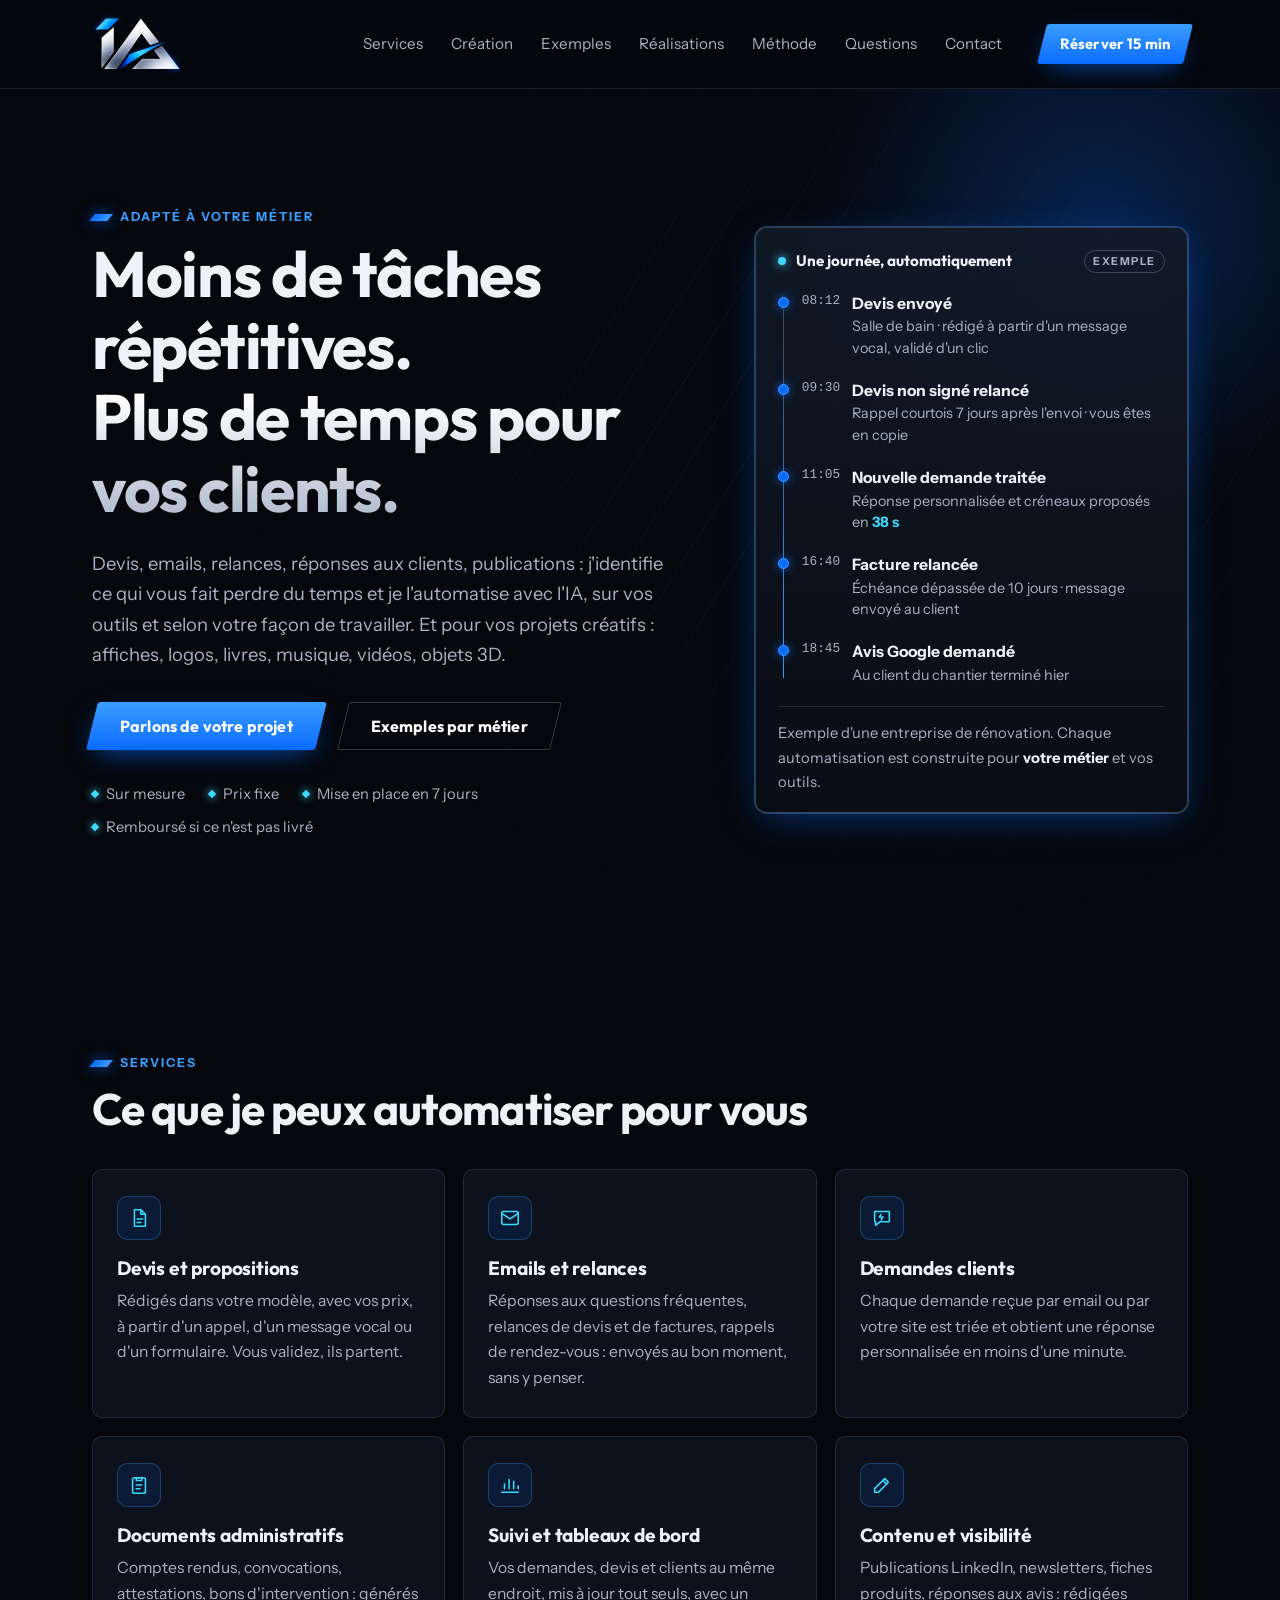
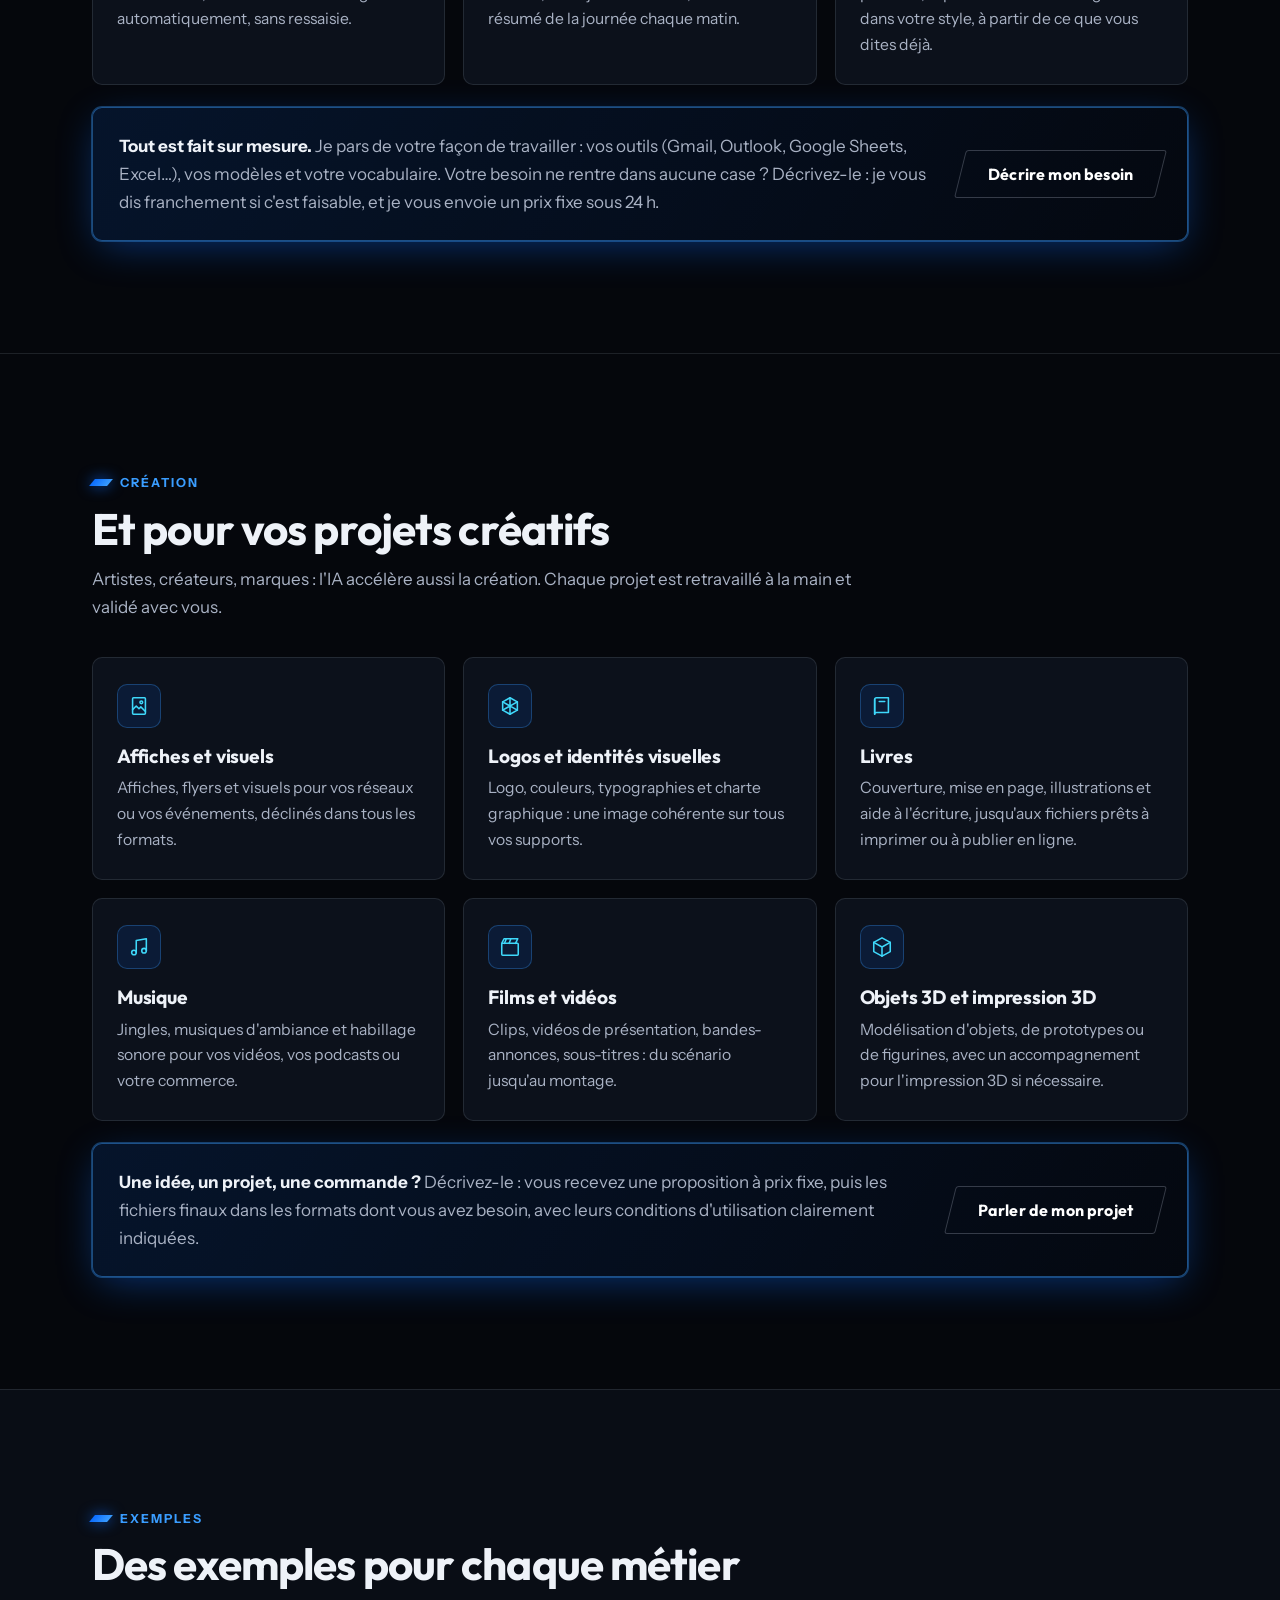
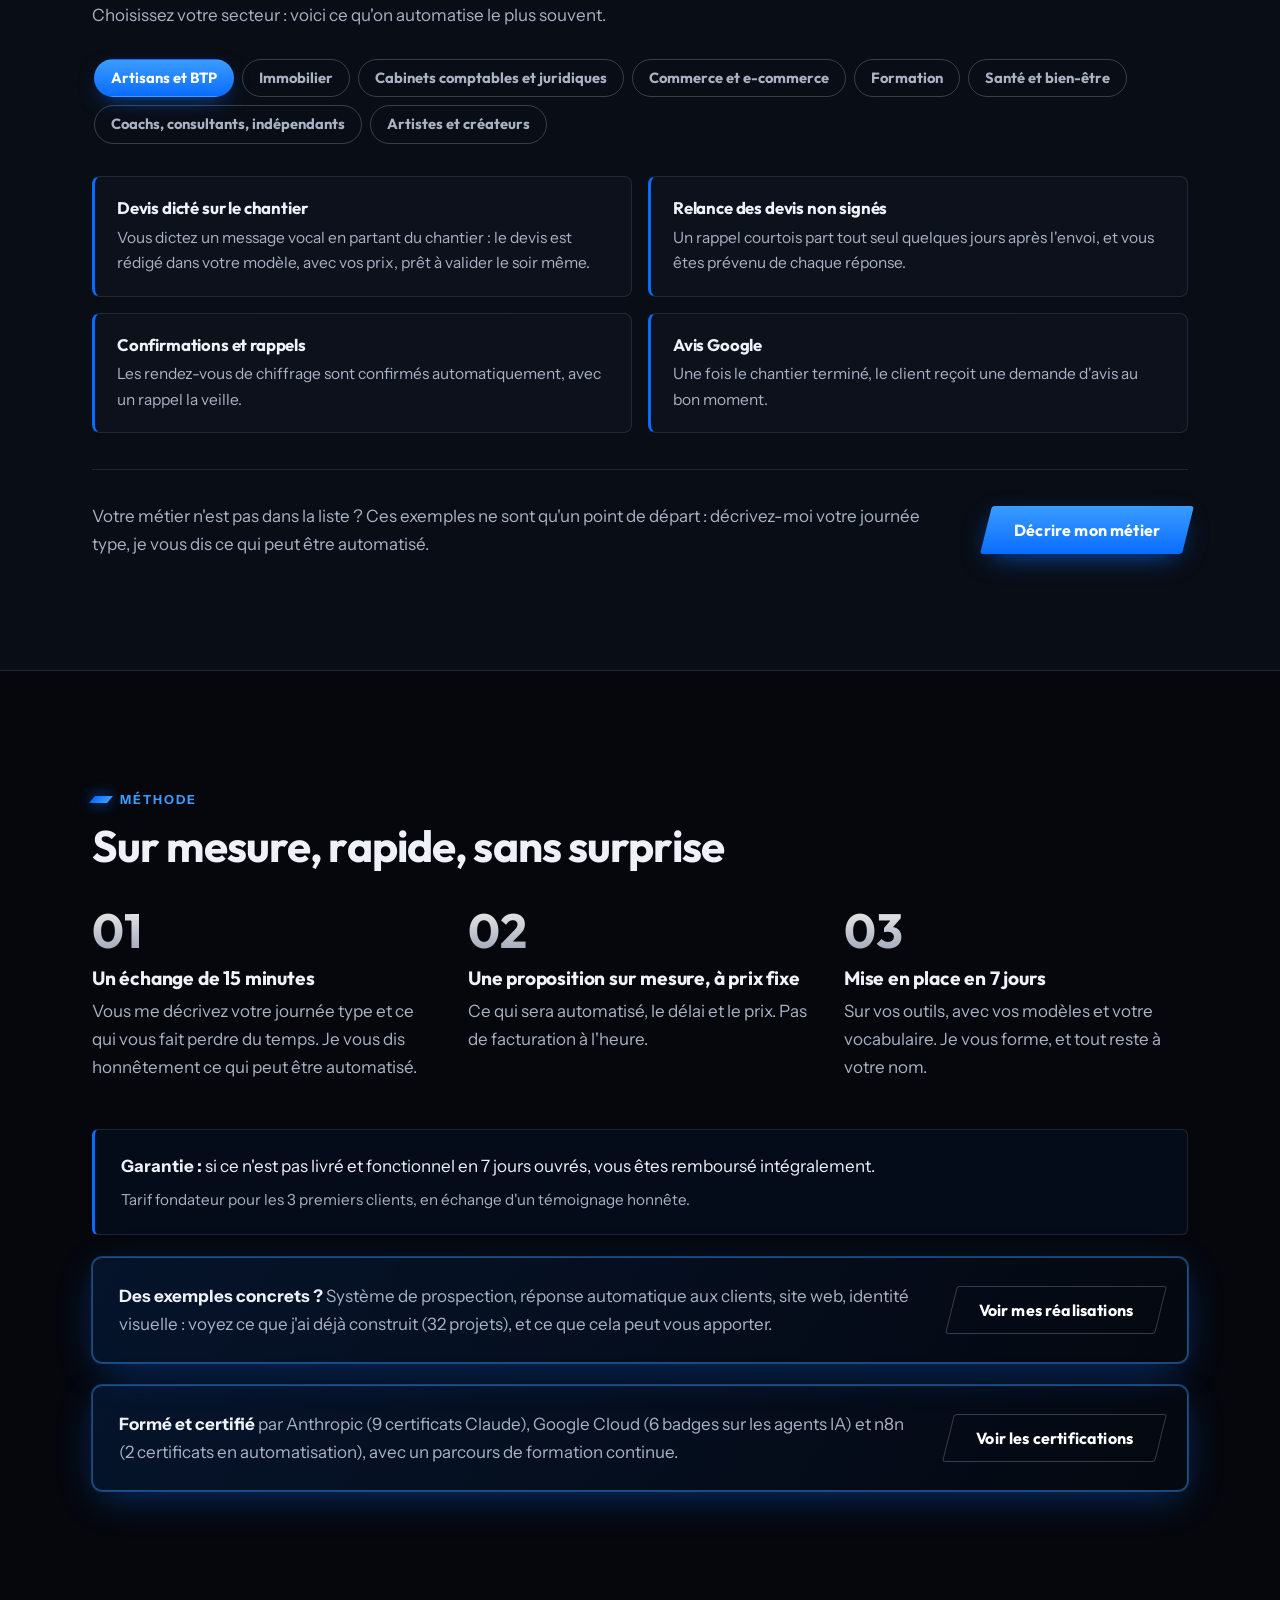
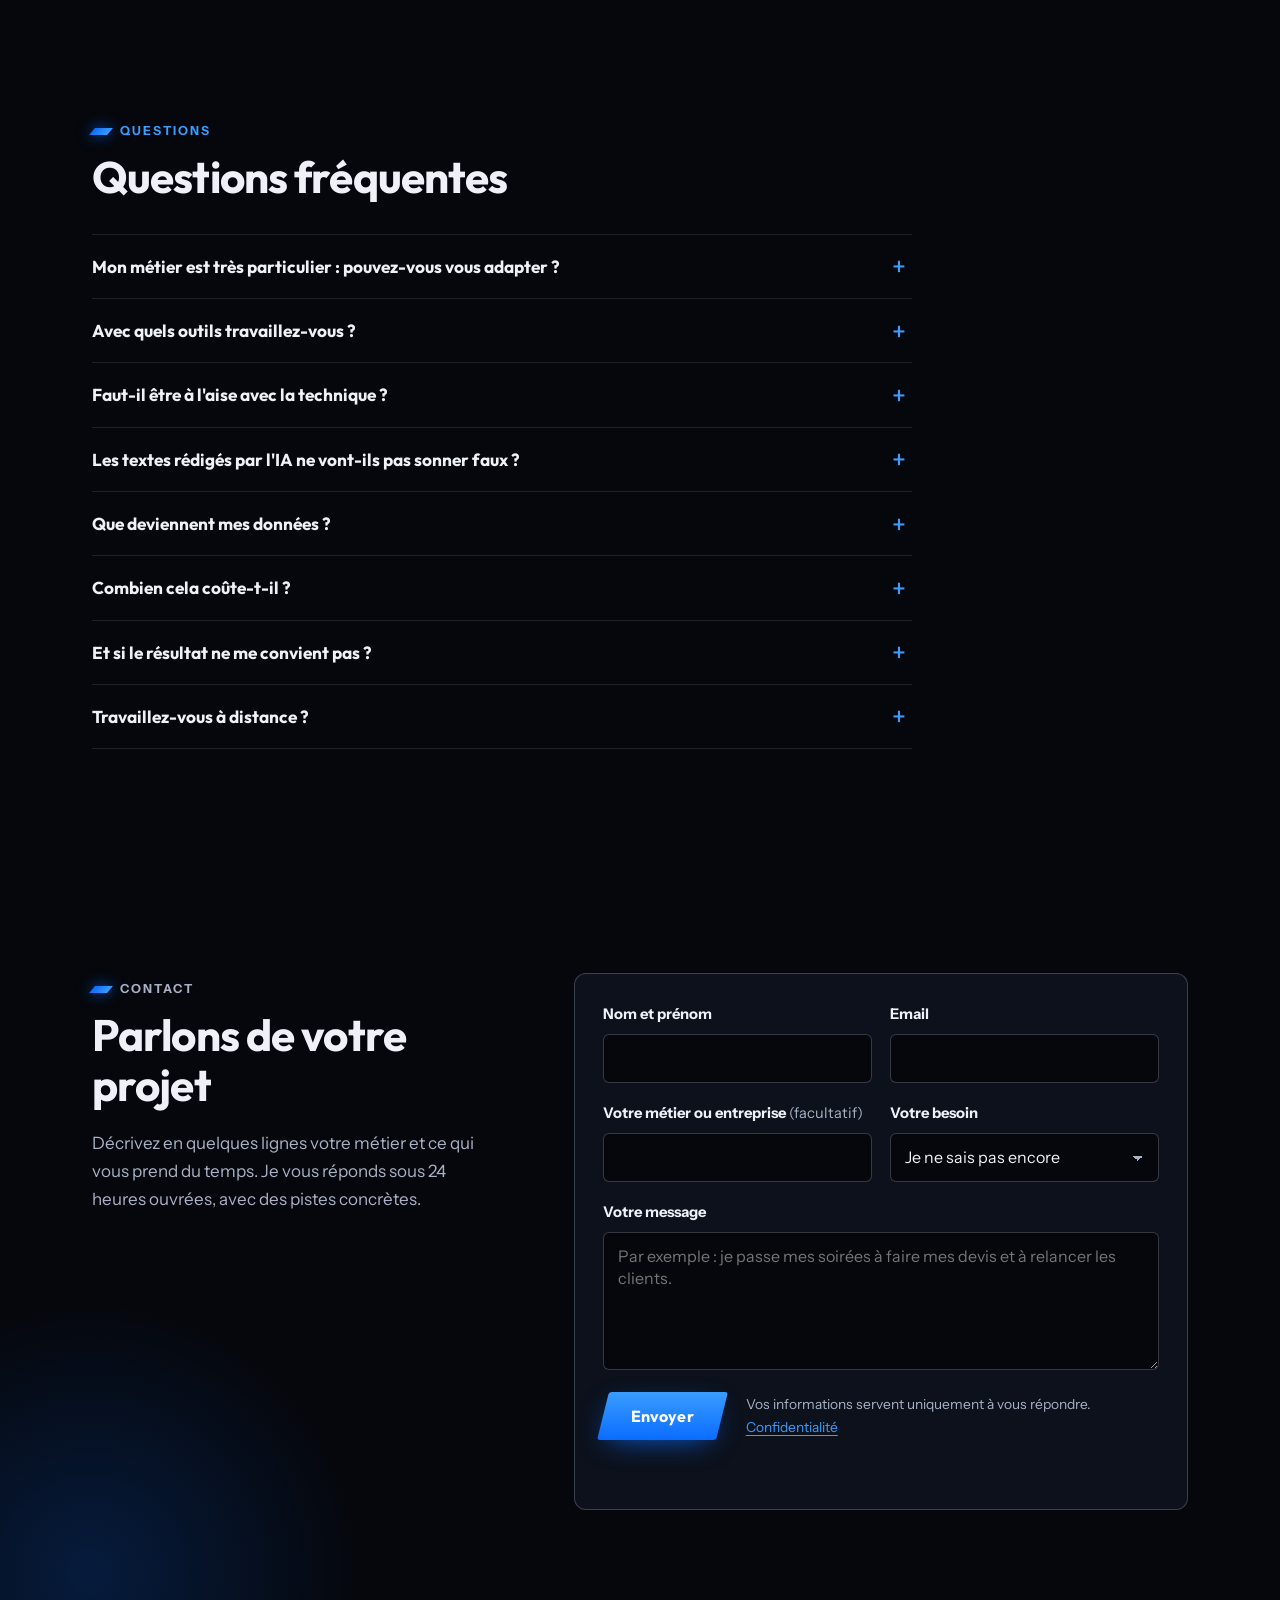
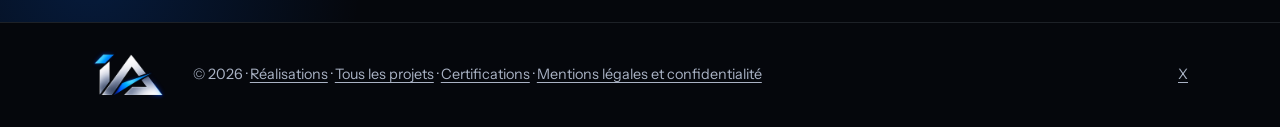
==== commit 9766a992: "Certifications : Introduction to Model Context Protocol Certificat vérifié sur Claude Academy (7 nov" ====
--- a/index.html
+++ b/index.html
@@ -322,7 +322,7 @@
           <a class="bouton bouton--secondaire" href="realisations.html">Voir mes réalisations</a>
         </div>
         <div class="sur-mesure confiance">
-          <p><strong>Formé et certifié</strong> par Anthropic (8 certificats Claude), Google Cloud (6 badges sur les agents IA) et n8n (2 certificats en automatisation), avec un parcours de formation continue.</p>
+          <p><strong>Formé et certifié</strong> par Anthropic (9 certificats Claude), Google Cloud (6 badges sur les agents IA) et n8n (2 certificats en automatisation), avec un parcours de formation continue.</p>
           <a class="bouton bouton--secondaire" href="certifications.html">Voir les certifications</a>
         </div>
       </div>
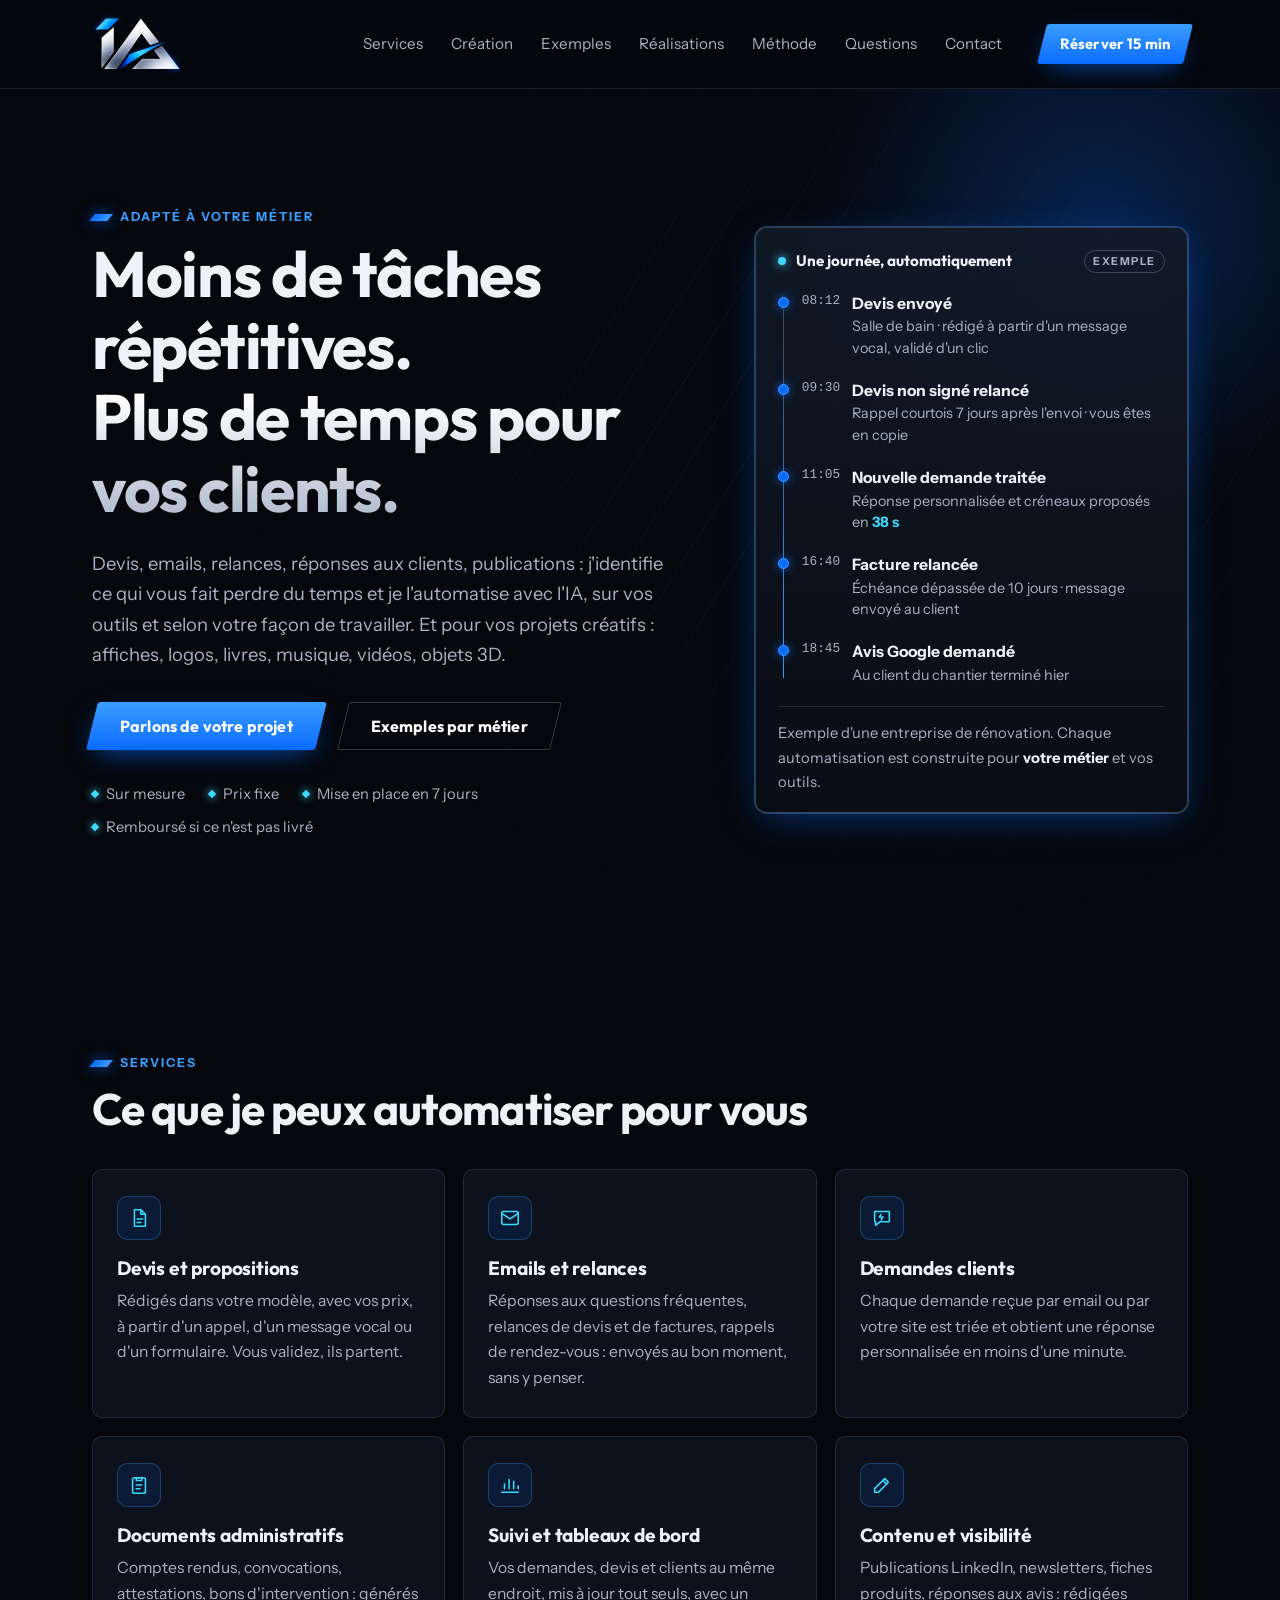
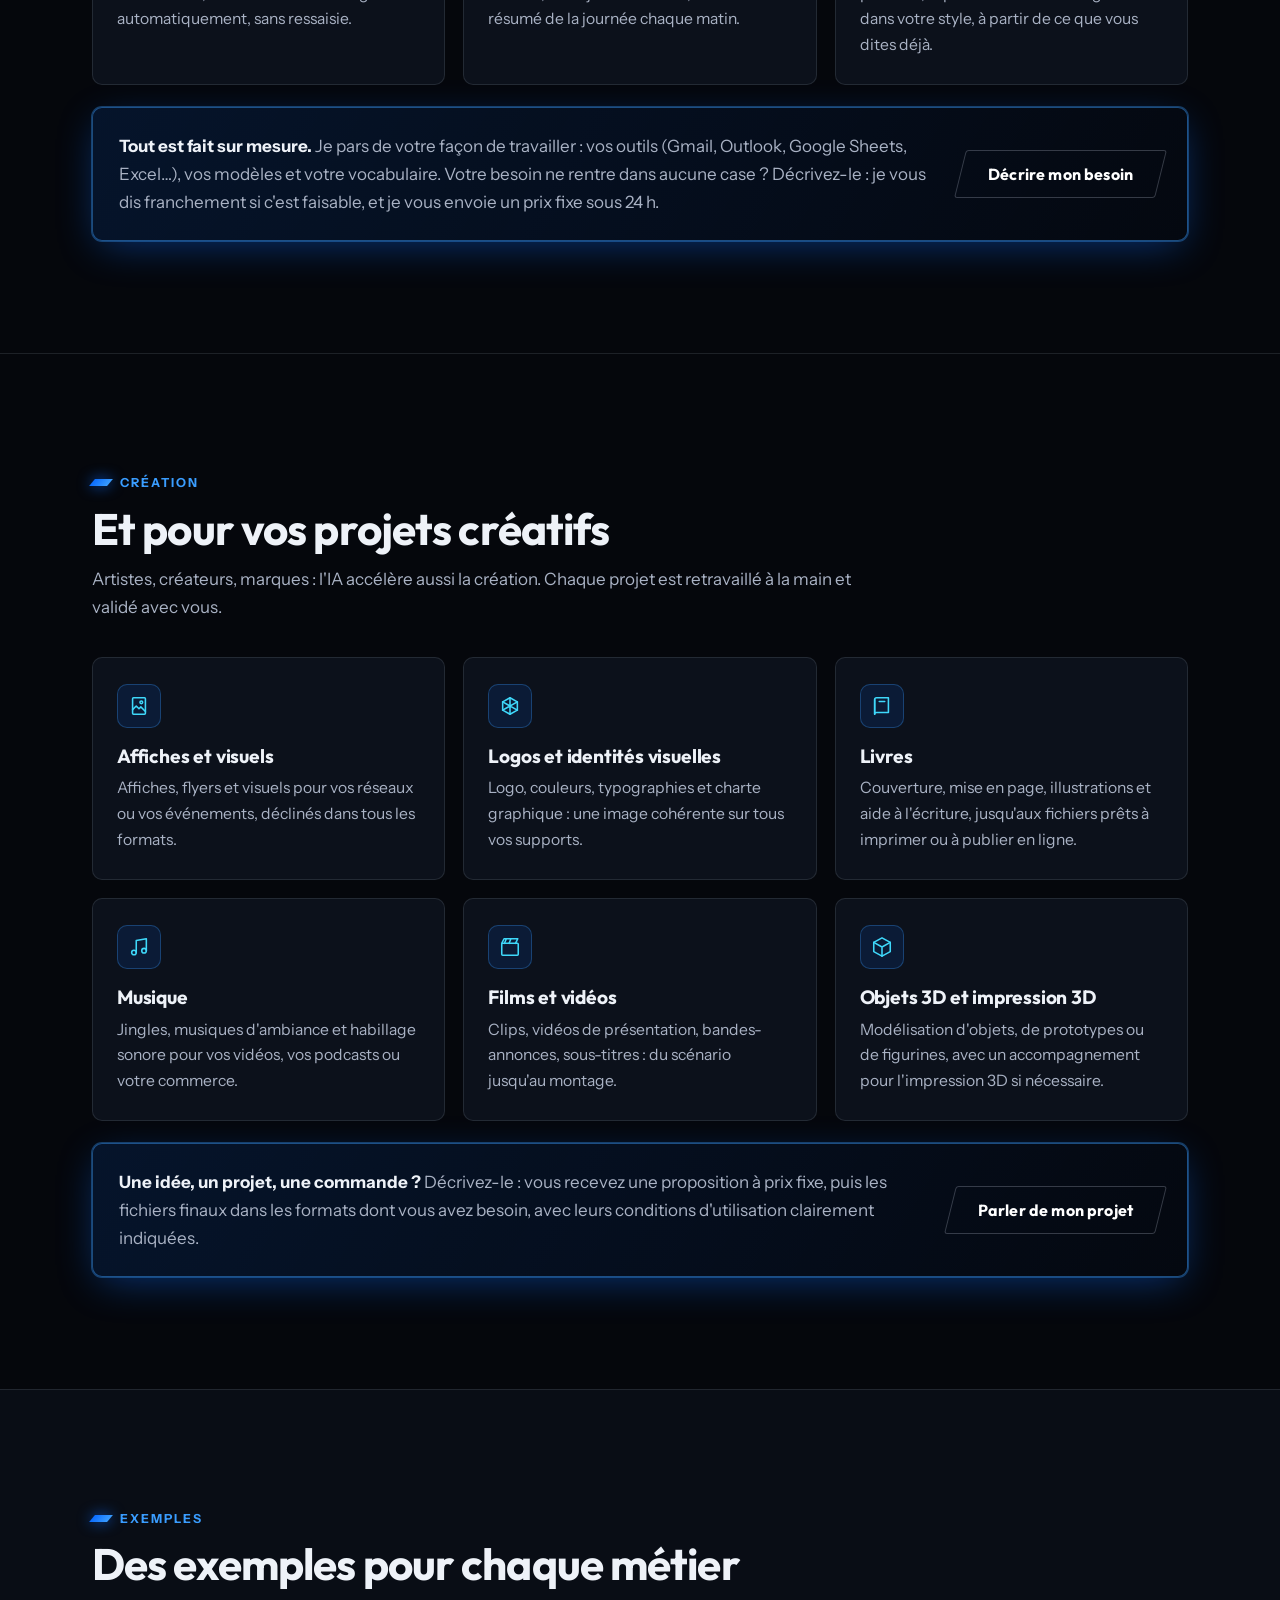
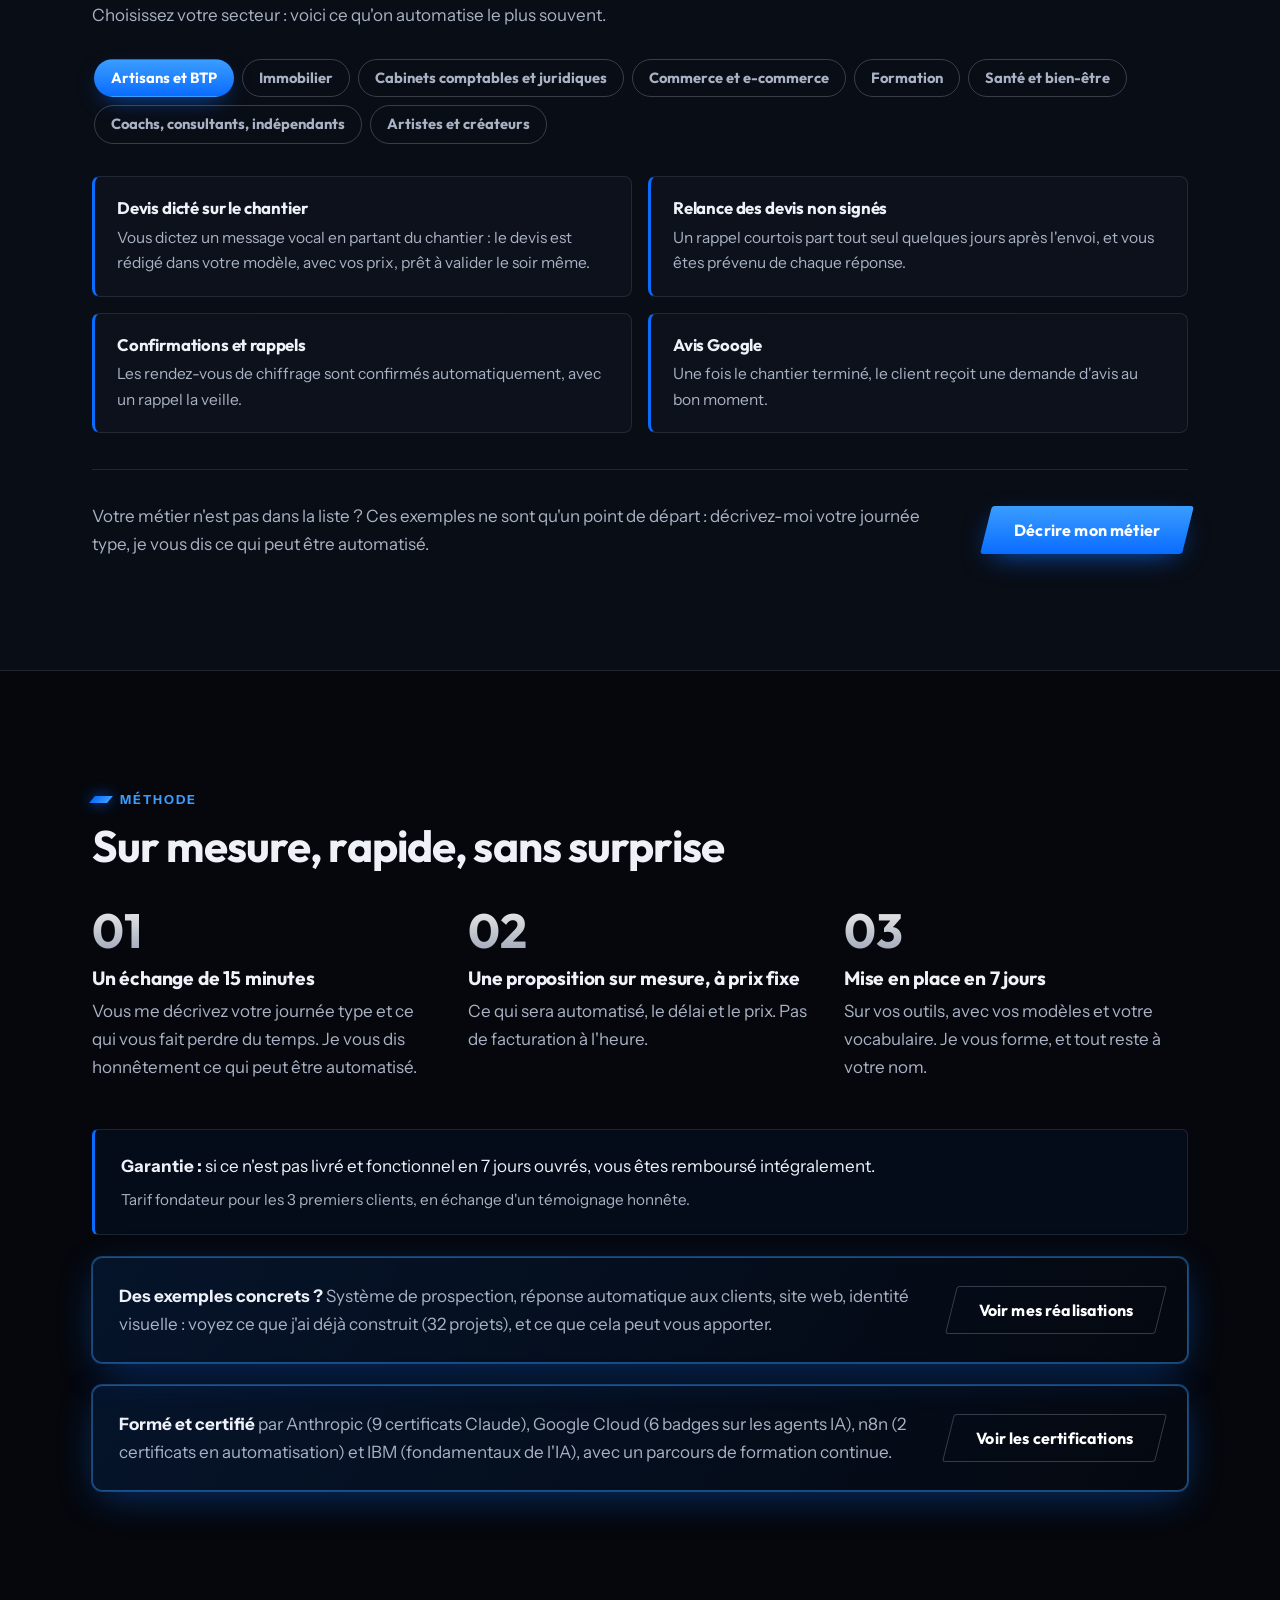
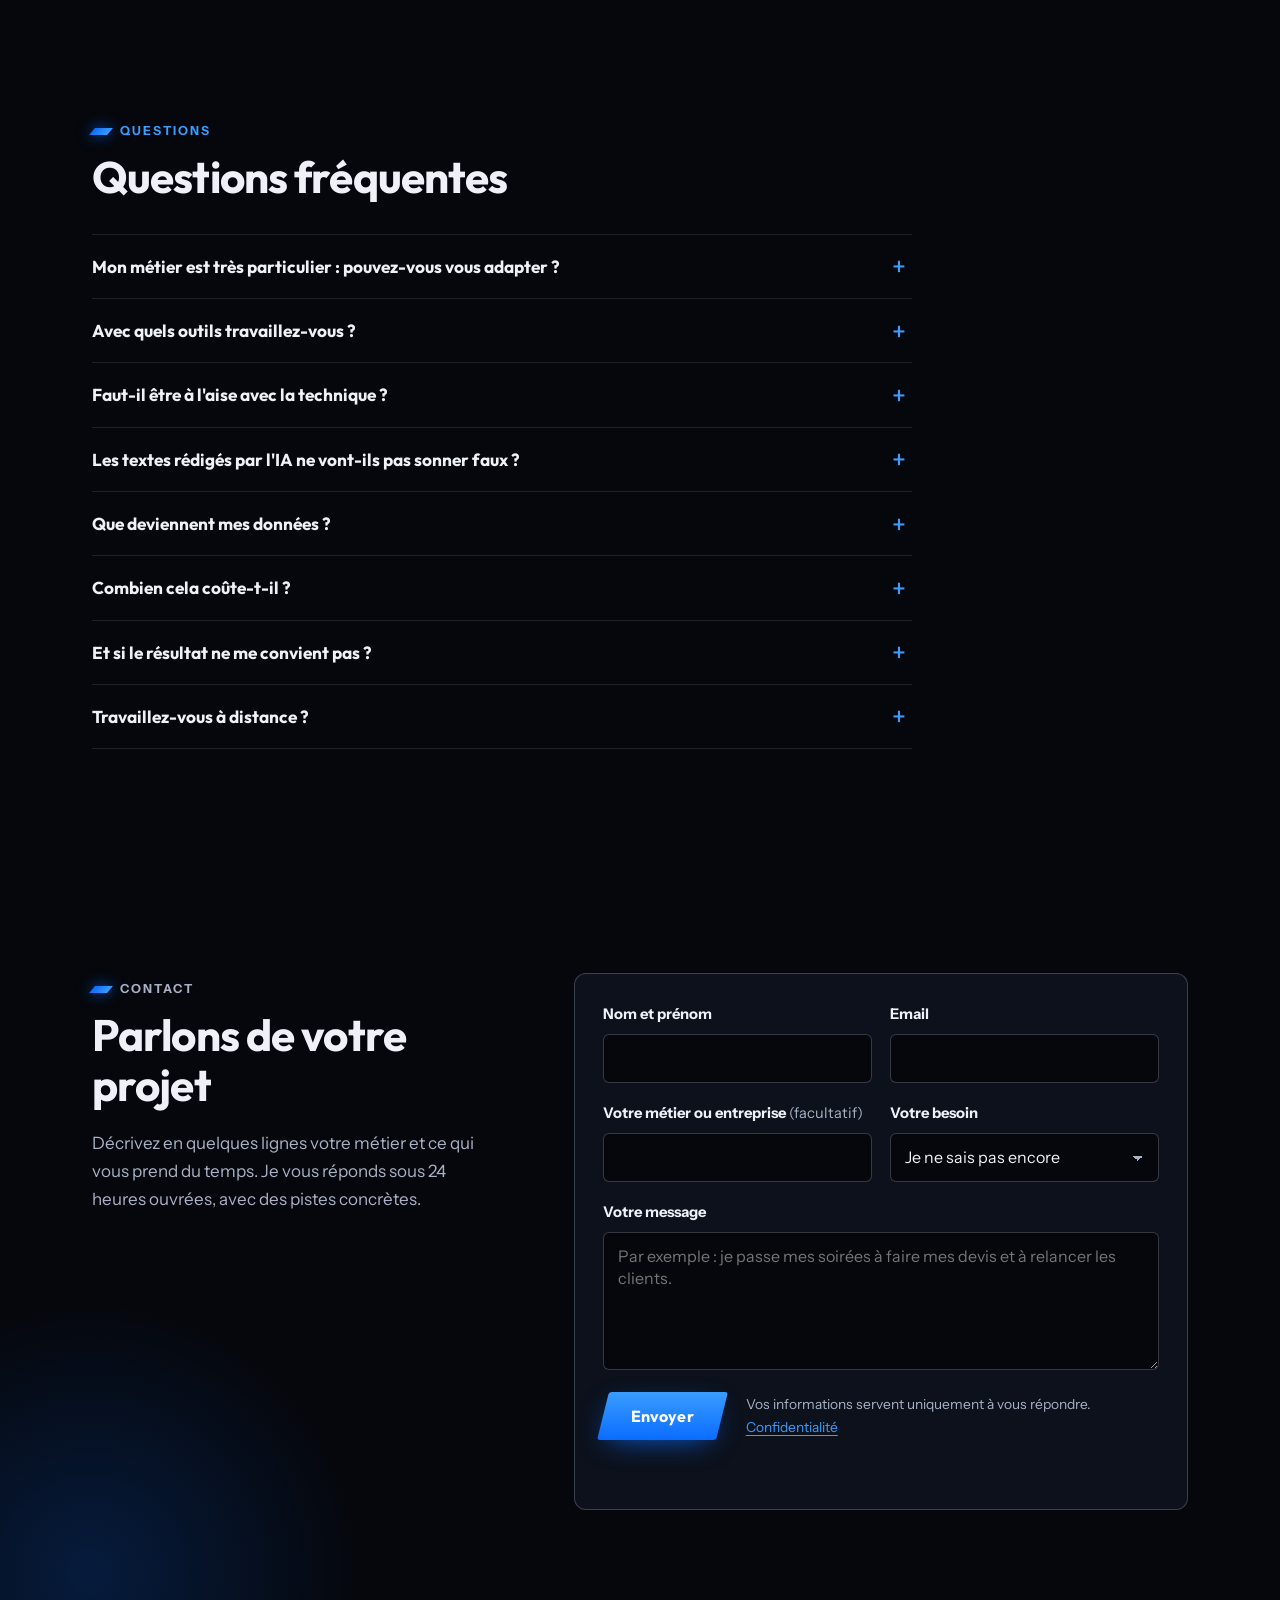
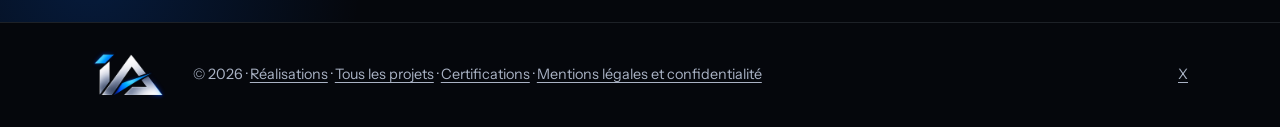
==== commit 95d83132: "Certifications : badge IBM SkillsBuild Artificial Intelligence Fundamentals Badge vérifié sur Credly" ====
--- a/index.html
+++ b/index.html
@@ -322,7 +322,7 @@
           <a class="bouton bouton--secondaire" href="realisations.html">Voir mes réalisations</a>
         </div>
         <div class="sur-mesure confiance">
-          <p><strong>Formé et certifié</strong> par Anthropic (9 certificats Claude), Google Cloud (6 badges sur les agents IA) et n8n (2 certificats en automatisation), avec un parcours de formation continue.</p>
+          <p><strong>Formé et certifié</strong> par Anthropic (9 certificats Claude), Google Cloud (6 badges sur les agents IA), n8n (2 certificats en automatisation) et IBM (fondamentaux de l&#x27;IA), avec un parcours de formation continue.</p>
           <a class="bouton bouton--secondaire" href="certifications.html">Voir les certifications</a>
         </div>
       </div>
--- a/assets/css/style.css
+++ b/assets/css/style.css
@@ -483,8 +483,8 @@
 .cert__visuel { position: relative; aspect-ratio: 3 / 2; overflow: hidden; border-radius: 10px; }
 .cert__visuel img { position: absolute; inset: 0; width: 100%; height: 100%; object-fit: contain; }
 .cert__visuel--anthropic img, .cert__visuel--n8n img { object-fit: cover; }
-.cert__visuel--google { background: linear-gradient(160deg, #f4f6fa, #e6eaf2); }
-.cert__visuel--google img { inset: 12px; width: calc(100% - 24px); height: calc(100% - 24px); }
+.cert__visuel--google, .cert__visuel--ibm { background: linear-gradient(160deg, #f4f6fa, #e6eaf2); }
+.cert__visuel--google img, .cert__visuel--ibm img { inset: 12px; width: calc(100% - 24px); height: calc(100% - 24px); }
 .cert:hover .cert__visuel img { transform: scale(1.02); }
 .cert__visuel img { transition: transform 0.3s ease; }
 .cert__corps { display: flex; flex-direction: column; flex: 1; }
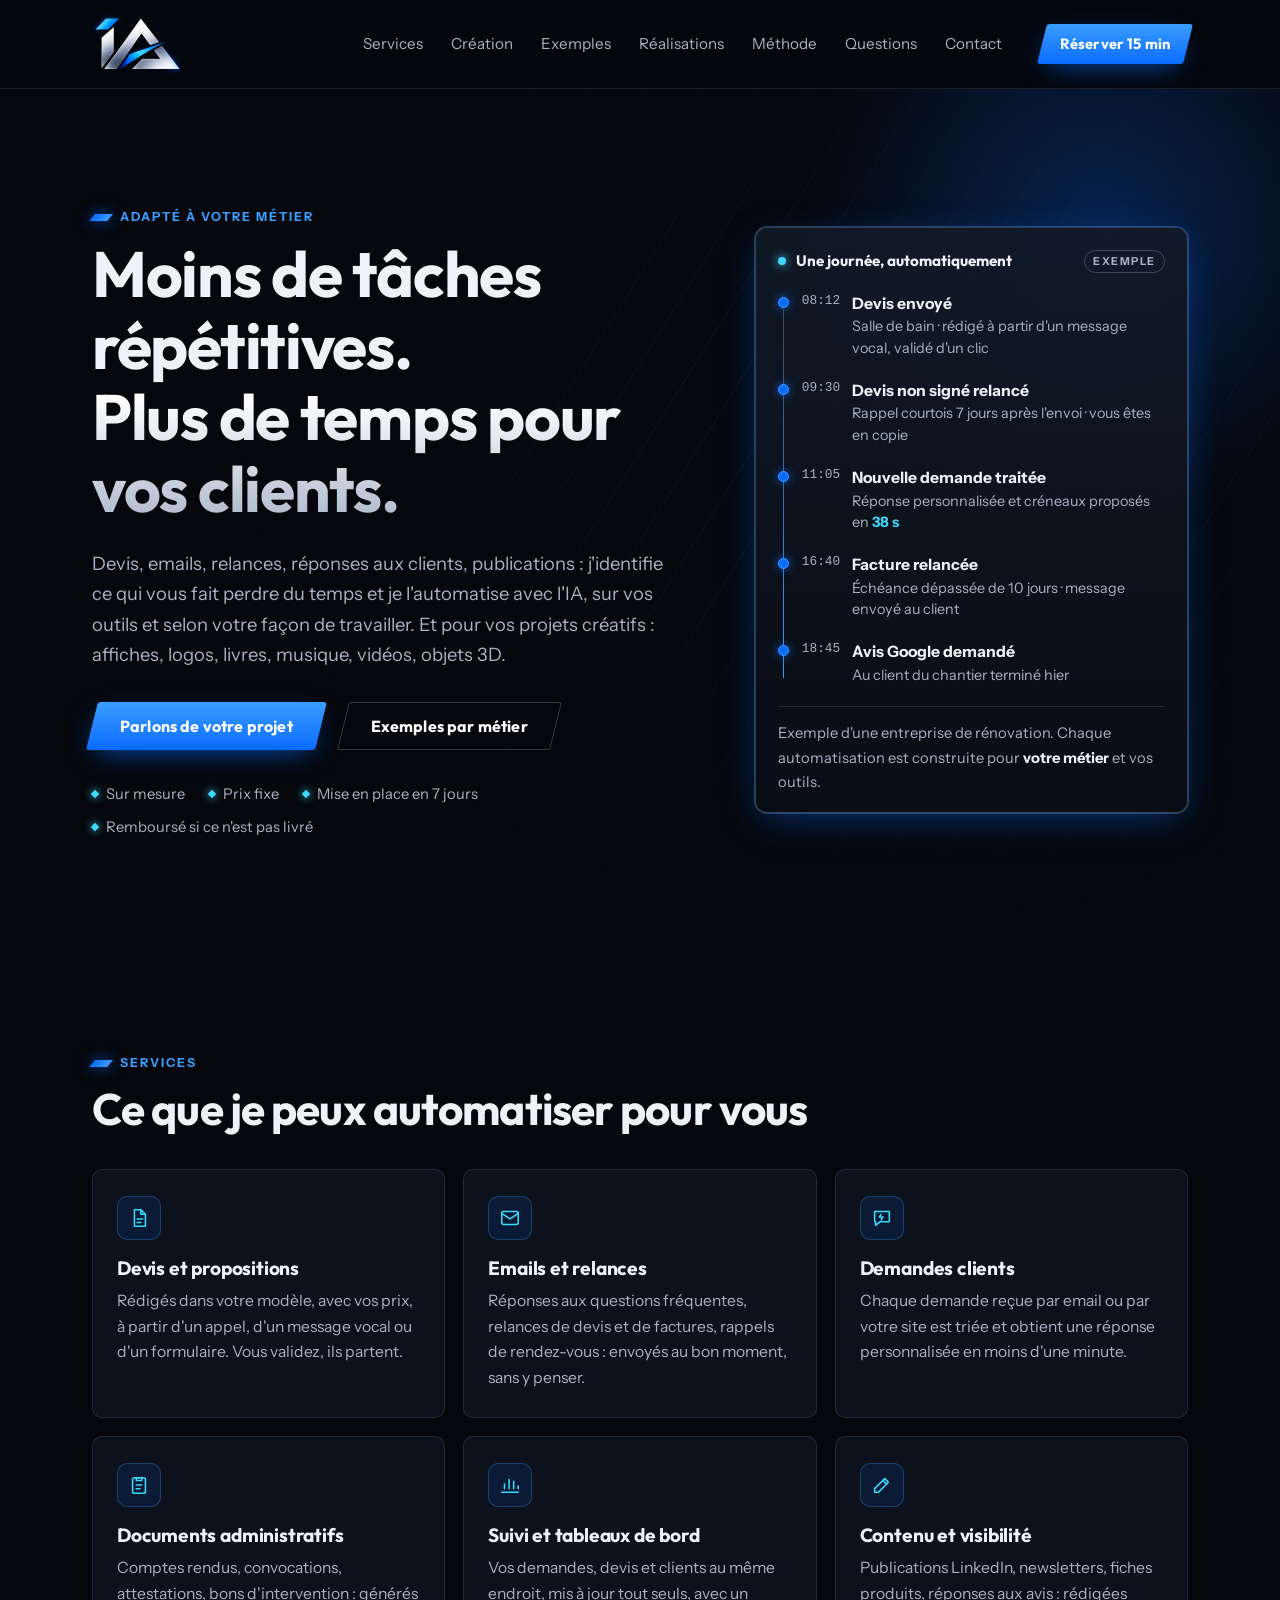
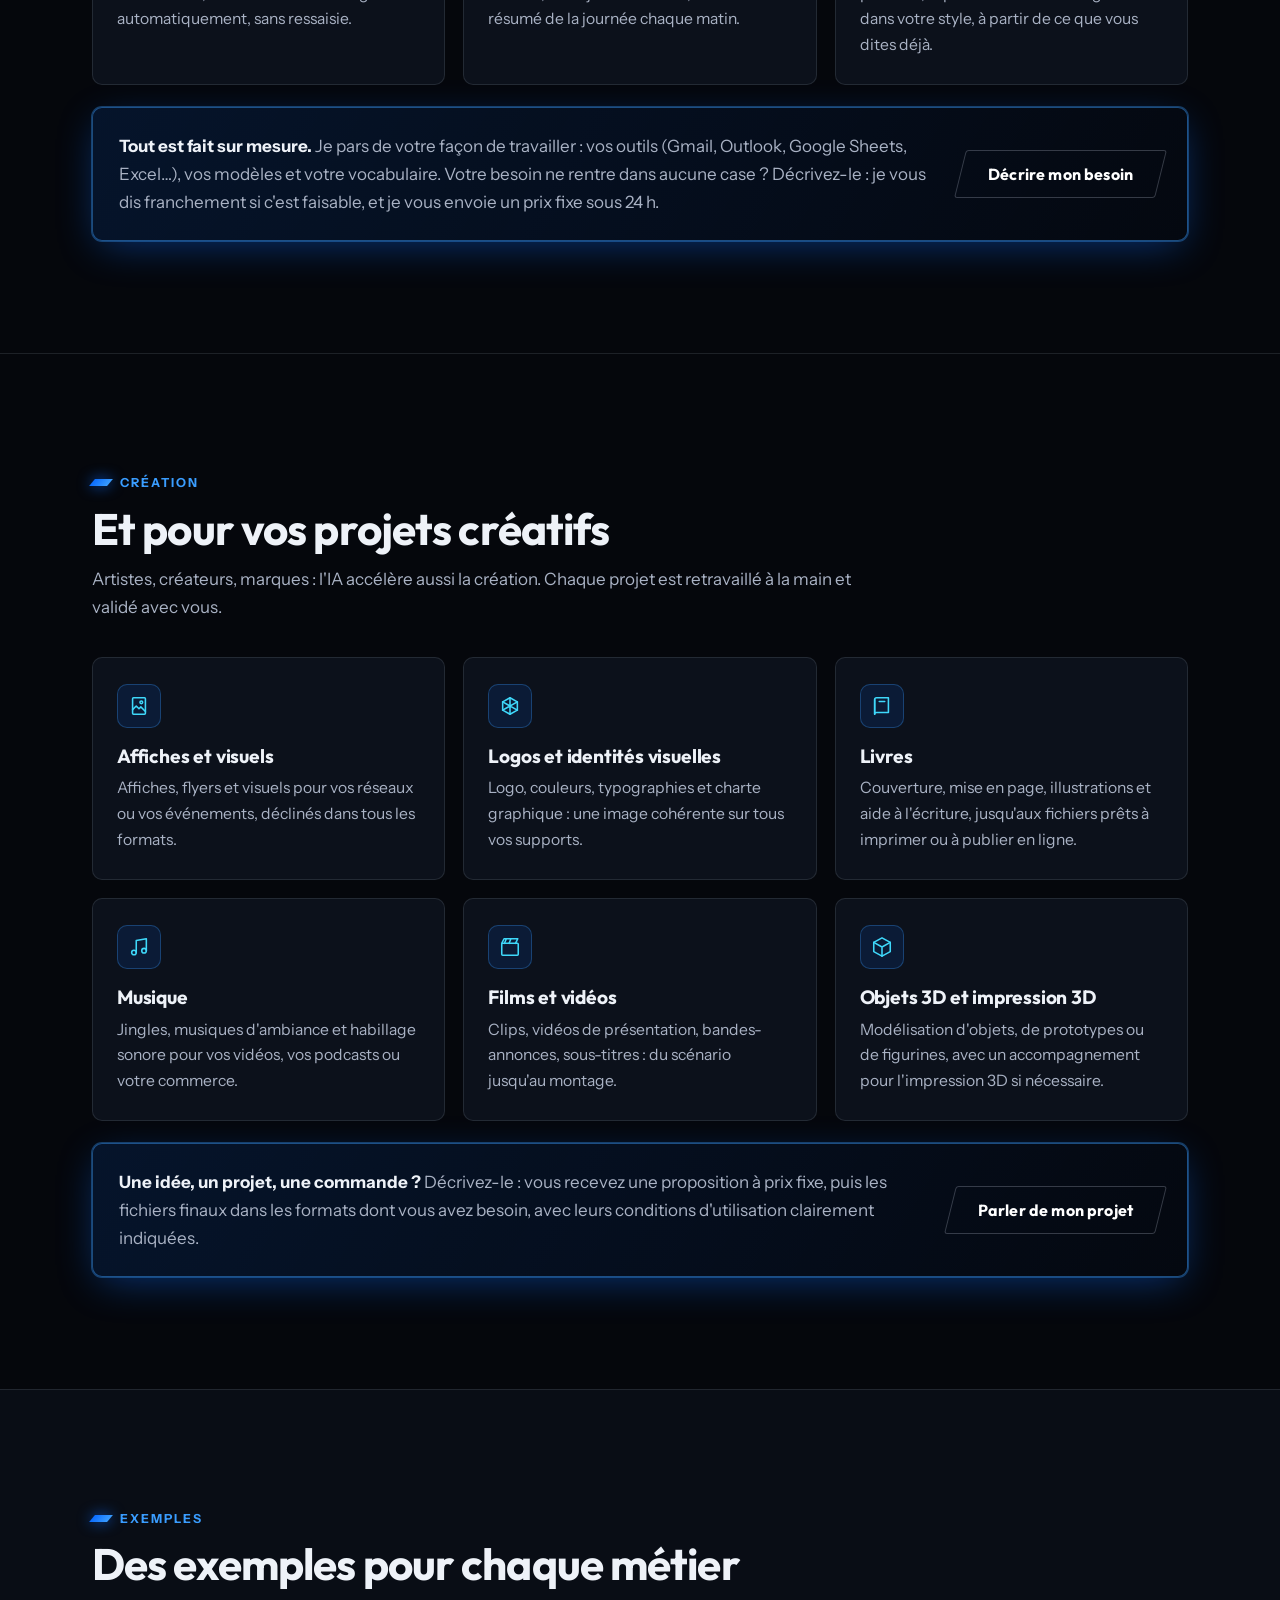
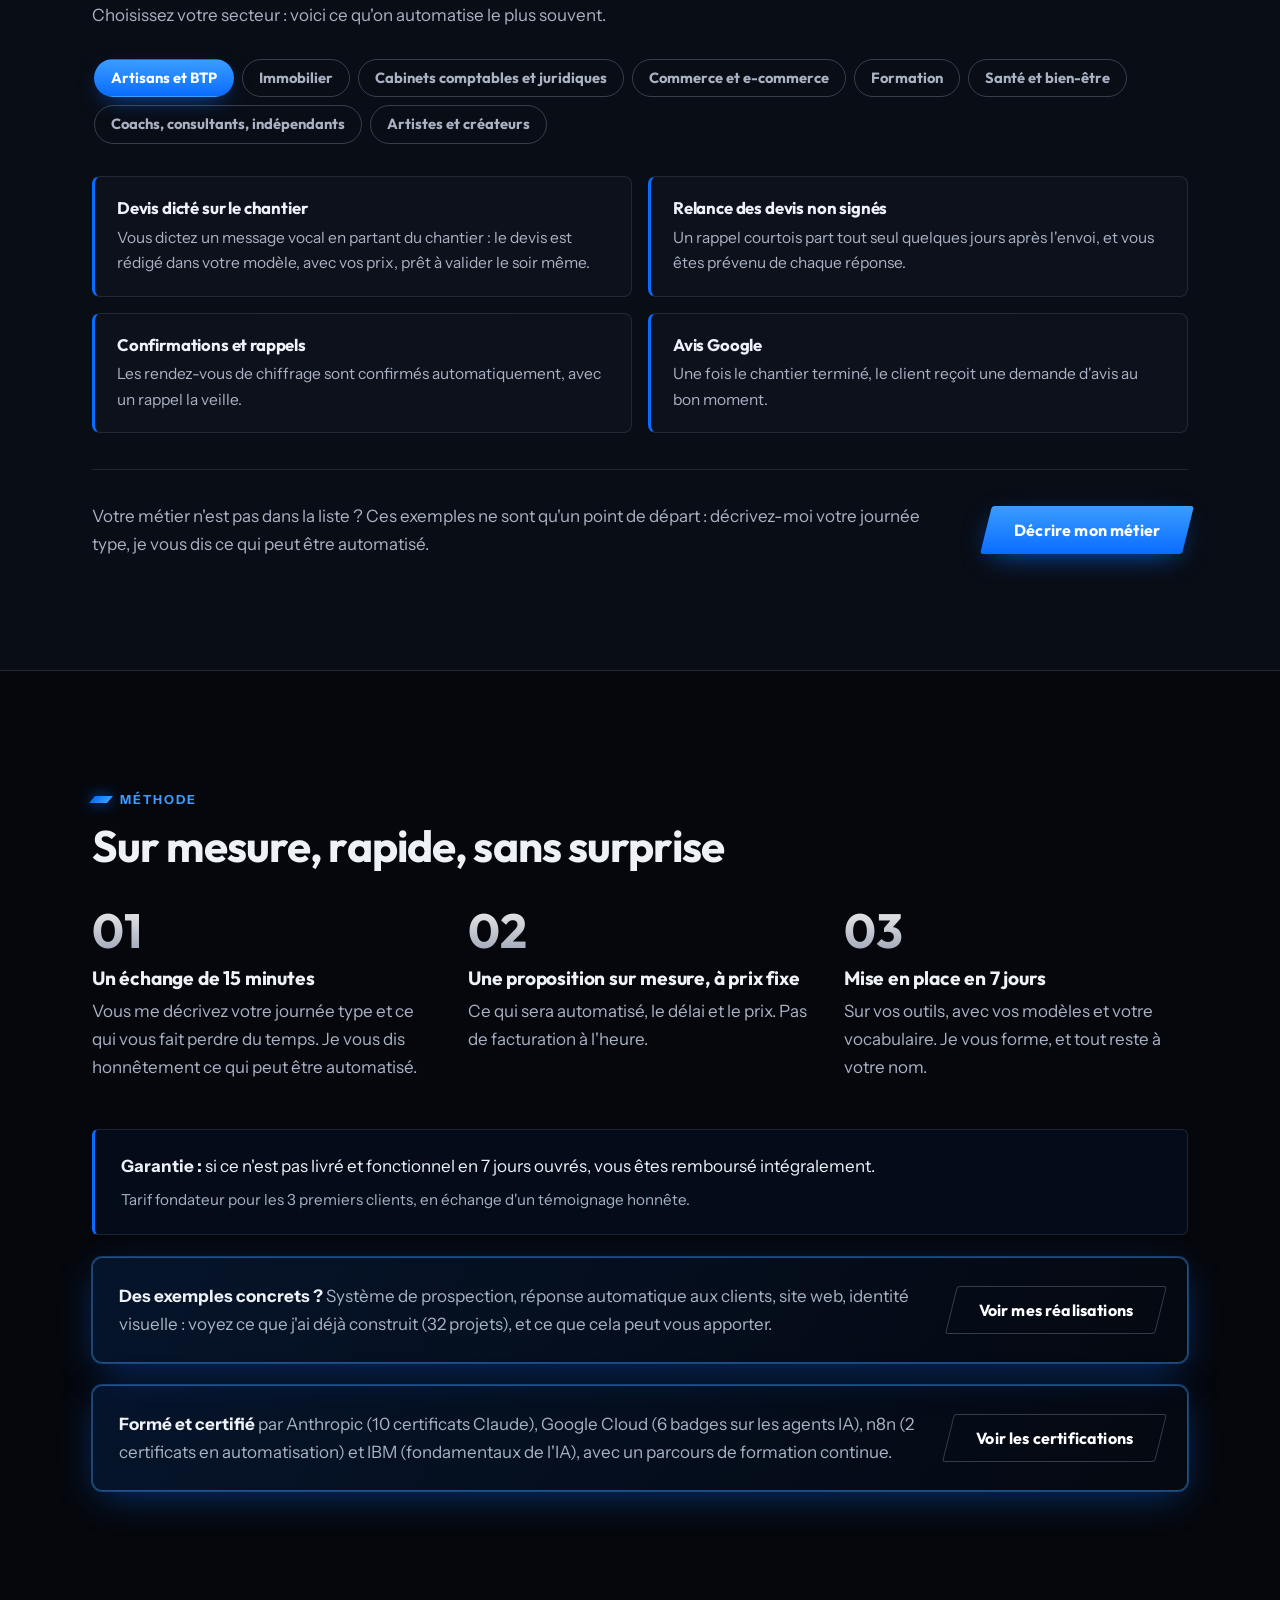
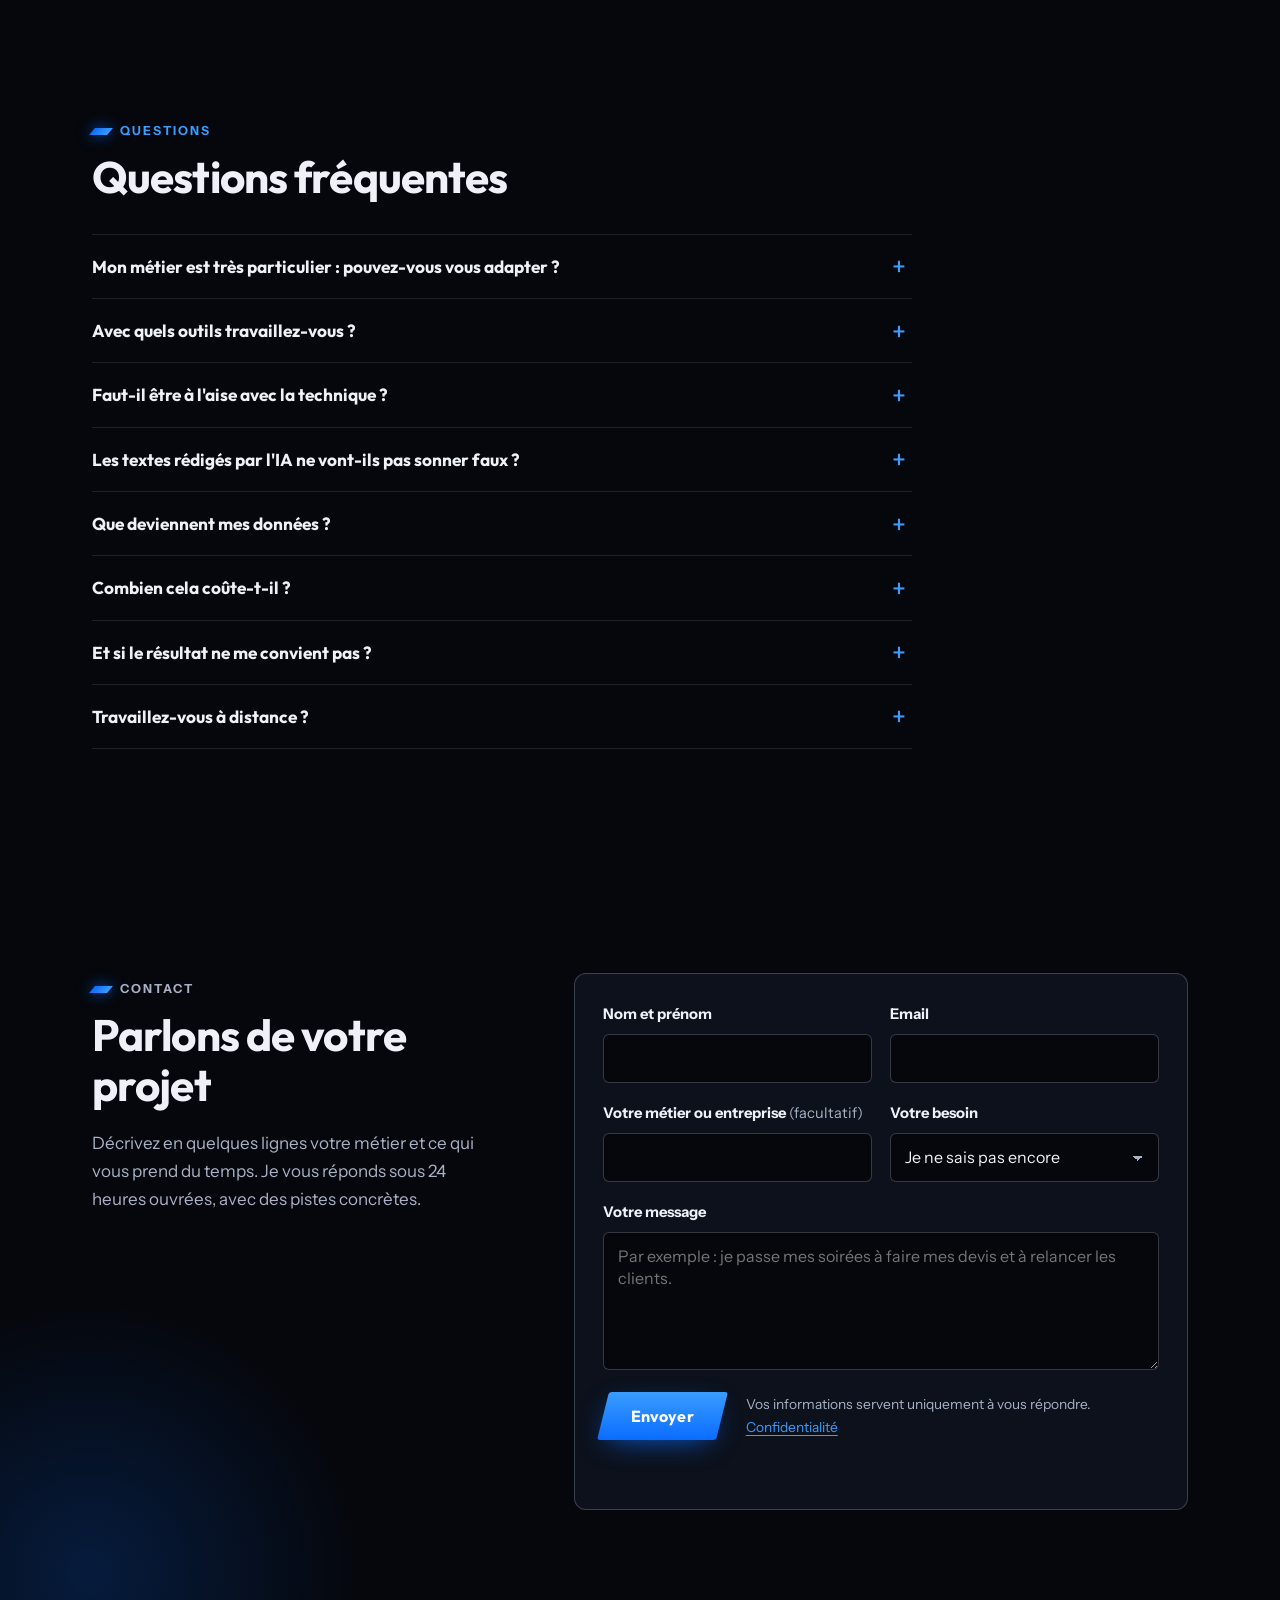
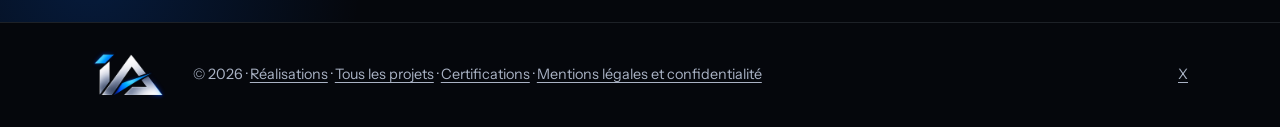
==== commit 61c8ab96: "Certifications : Model Context Protocol: Advanced topics Certificat vérifié sur Claude Academy (7 no" ====
--- a/index.html
+++ b/index.html
@@ -322,7 +322,7 @@
           <a class="bouton bouton--secondaire" href="realisations.html">Voir mes réalisations</a>
         </div>
         <div class="sur-mesure confiance">
-          <p><strong>Formé et certifié</strong> par Anthropic (9 certificats Claude), Google Cloud (6 badges sur les agents IA), n8n (2 certificats en automatisation) et IBM (fondamentaux de l&#x27;IA), avec un parcours de formation continue.</p>
+          <p><strong>Formé et certifié</strong> par Anthropic (10 certificats Claude), Google Cloud (6 badges sur les agents IA), n8n (2 certificats en automatisation) et IBM (fondamentaux de l&#x27;IA), avec un parcours de formation continue.</p>
           <a class="bouton bouton--secondaire" href="certifications.html">Voir les certifications</a>
         </div>
       </div>
--- a/assets/css/style.css
+++ b/assets/css/style.css
@@ -462,7 +462,10 @@
 .medaille--microsoft { --m: conic-gradient(#f25022 0 25%, #7fba00 0 50%, #00a4ef 0 75%, #ffb900 0); --m-ombre: rgba(0, 164, 239, 0.6); }
 .medaille--github { --m: linear-gradient(160deg, #a77bf3, #6e40c9); --m-ombre: rgba(137, 87, 229, 0.7); }
 .medaille--n8n { --m: linear-gradient(160deg, #ff7f9c, #c8324f); --m-ombre: rgba(234, 75, 113, 0.7); }
+.medaille--cisco { --m: linear-gradient(160deg, #5fd4f7, #0479b8); --m-ombre: rgba(4, 159, 217, 0.7); }
+.medaille--make { --m: linear-gradient(160deg, #f028f5, #7a12e6); --m-ombre: rgba(200, 30, 240, 0.7); }
 .medaille--ibm .medaille__sigle, .medaille--microsoft .medaille__sigle, .medaille--github .medaille__sigle, .medaille--n8n .medaille__sigle { font-size: 0.8rem; }
+.medaille--cisco .medaille__sigle, .medaille--make .medaille__sigle { font-size: 0.72rem; }
 
 /* Cartes des badges obtenus */
 .cert-grille { display: grid; grid-template-columns: repeat(3, minmax(0, 1fr)); gap: 18px; }
@@ -479,6 +482,8 @@
 .cert--microsoft { --c: #00a4ef; }
 .cert--github { --c: #8957e5; }
 .cert--n8n { --c: #ea4b71; }
+.cert--cisco { --c: #049fd9; }
+.cert--make { --c: #c81ef0; }
 /* Visuel officiel du badge (PNG ou WebP), à la même hauteur pour toutes les cartes */
 .cert__visuel { position: relative; aspect-ratio: 3 / 2; overflow: hidden; border-radius: 10px; }
 .cert__visuel img { position: absolute; inset: 0; width: 100%; height: 100%; object-fit: contain; }
@@ -586,17 +591,21 @@
 .tableau-cert .medaille { width: 36px; height: 36px; }
 .tableau-cert .medaille__sigle { width: calc(100% - 6px); height: calc(100% - 6px); font-size: 0.68rem; }
 .tableau-cert .medaille--ibm .medaille__sigle, .tableau-cert .medaille--microsoft .medaille__sigle, .tableau-cert .medaille--github .medaille__sigle, .tableau-cert .medaille--n8n .medaille__sigle { font-size: 0.56rem; }
+.tableau-cert .medaille--cisco .medaille__sigle, .tableau-cert .medaille--make .medaille__sigle { font-size: 0.5rem; letter-spacing: -0.02em; }
 .tableau-cert .medaille__etat { width: 15px; height: 15px; font-size: 0.5rem; right: -3px; bottom: -3px; border-width: 1.5px; }
 .tableau-cert .ligne--prevu .medaille { filter: saturate(0.35) brightness(0.8); }
-.tableau-cert .ligne--encours .medaille { filter: saturate(0.7); }
+.tableau-cert .ligne--encours .medaille, .tableau-cert .ligne--termine .medaille { filter: saturate(0.7); }
 .tableau__org { display: flex; align-items: center; gap: 12px; color: var(--texte); white-space: nowrap; }
 .tableau__org small { display: block; color: var(--texte-2); font-size: 0.78rem; }
+.tableau__badge { display: block; margin-top: 2px; font: 400 0.8rem/1.4 var(--texte-police); color: var(--texte-2); }
 .statut { display: inline-flex; align-items: center; gap: 7px; padding: 3px 10px; border-radius: 99px; font-size: 0.8rem; font-weight: 700; white-space: nowrap; }
 .statut::before { content: ""; width: 7px; height: 7px; border-radius: 50%; }
 .statut--obtenu { color: var(--cyan); background: rgba(63, 216, 250, 0.08); border: 1px solid rgba(63, 216, 250, 0.4); }
 .statut--obtenu::before { background: var(--cyan); box-shadow: 0 0 8px var(--cyan); }
 .statut--prevu { color: var(--texte-2); border: 1px dashed var(--bord-fort); }
 .statut--prevu::before { background: var(--texte-2); opacity: 0.6; }
+.statut--termine { color: var(--texte); background: rgba(255, 255, 255, 0.04); border: 1px solid var(--bord-fort); }
+.statut--termine::before { background: var(--bleu-clair); }
 .statut--encours { color: #ffc86b; background: rgba(255, 184, 77, 0.07); border: 1px solid rgba(255, 184, 77, 0.4); }
 .statut--encours::before { background: #ffb84d; box-shadow: 0 0 8px rgba(255, 184, 77, 0.8); animation: statut-pulse 2s ease-in-out infinite; }
 @keyframes statut-pulse { 50% { opacity: 0.35; } }
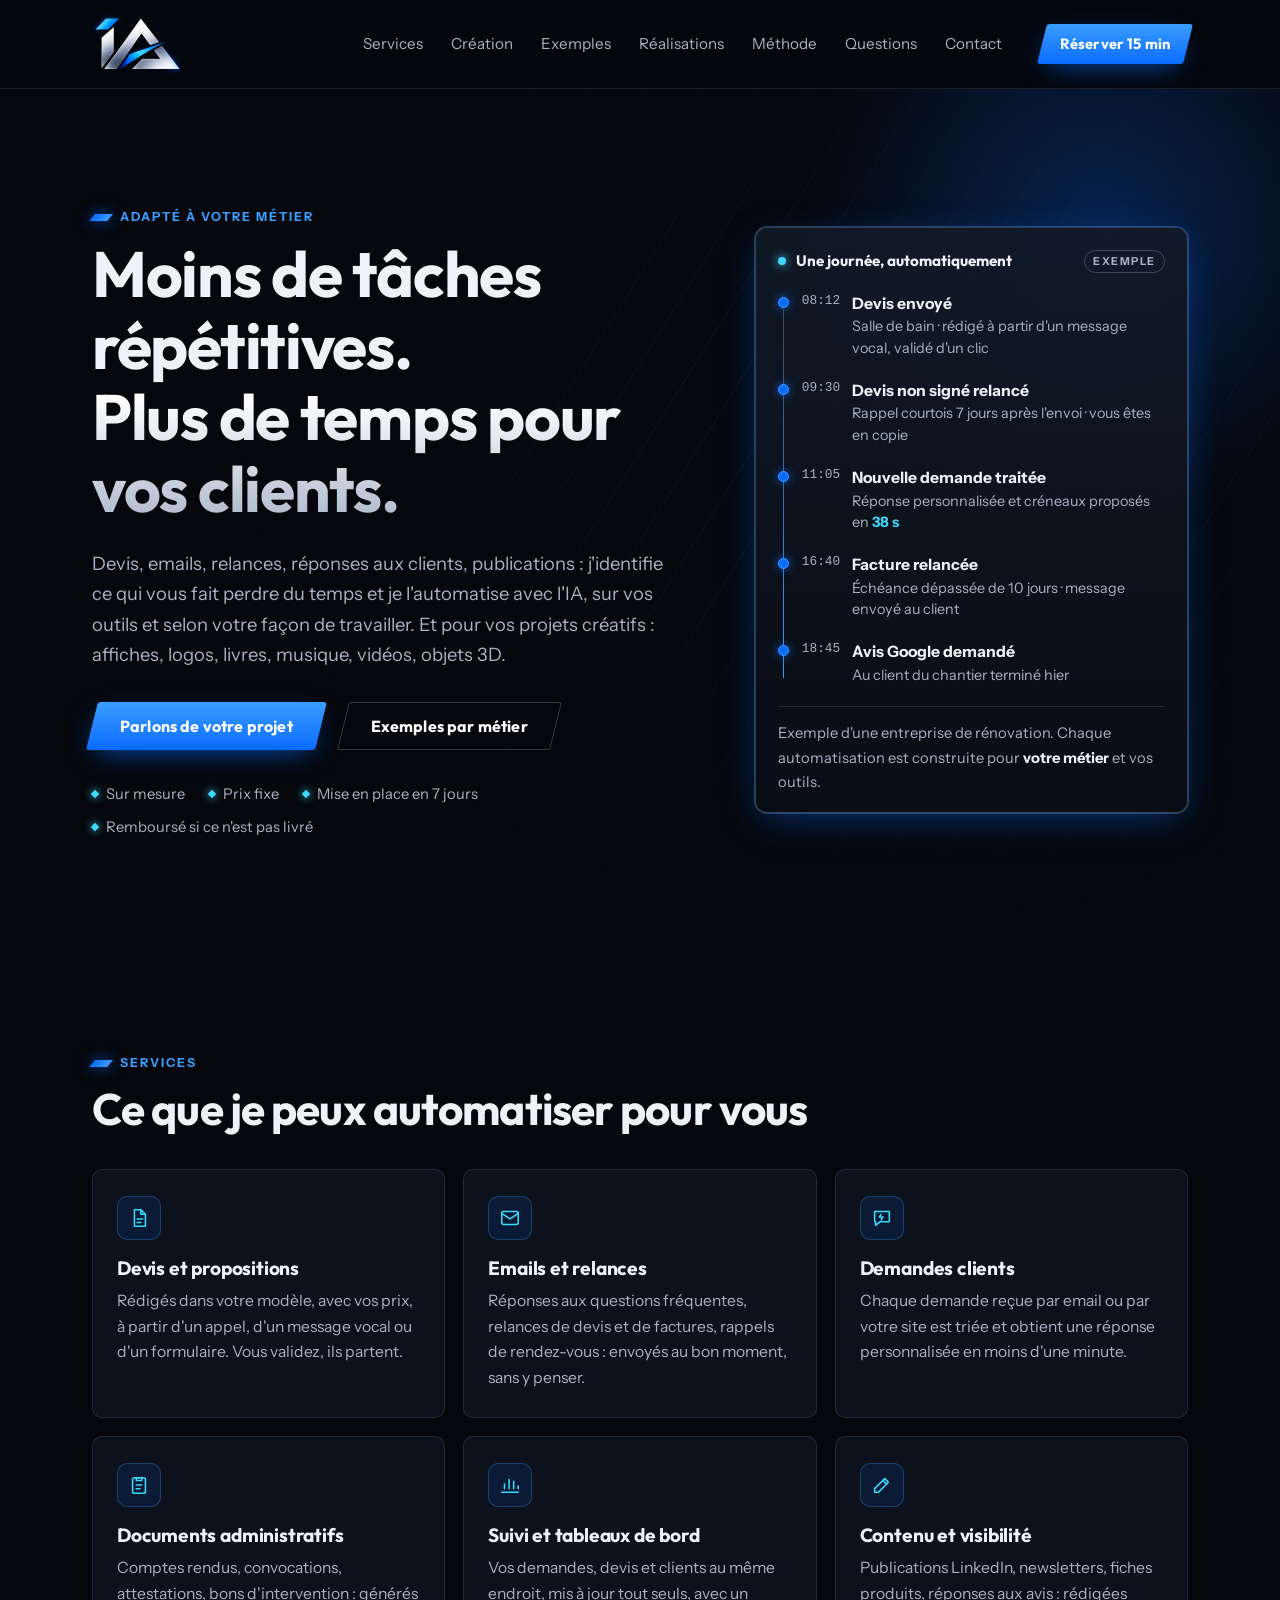
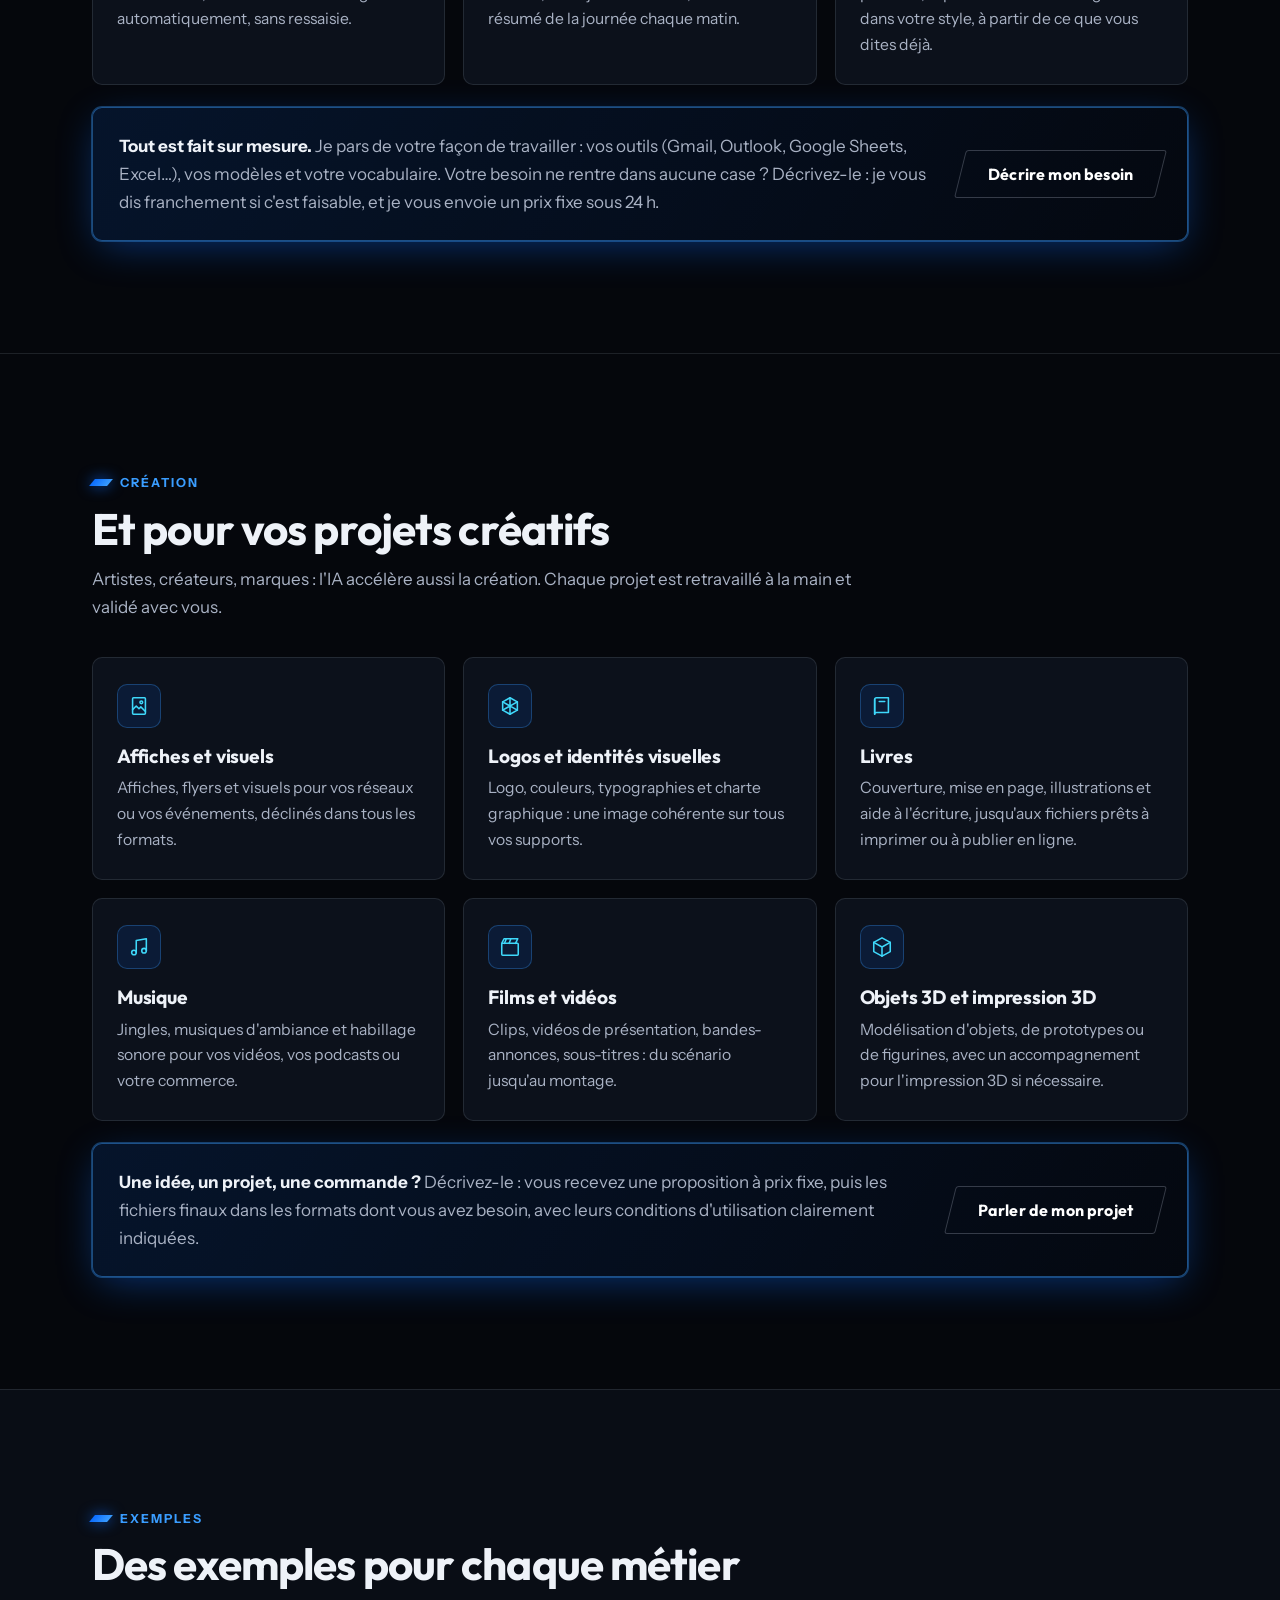
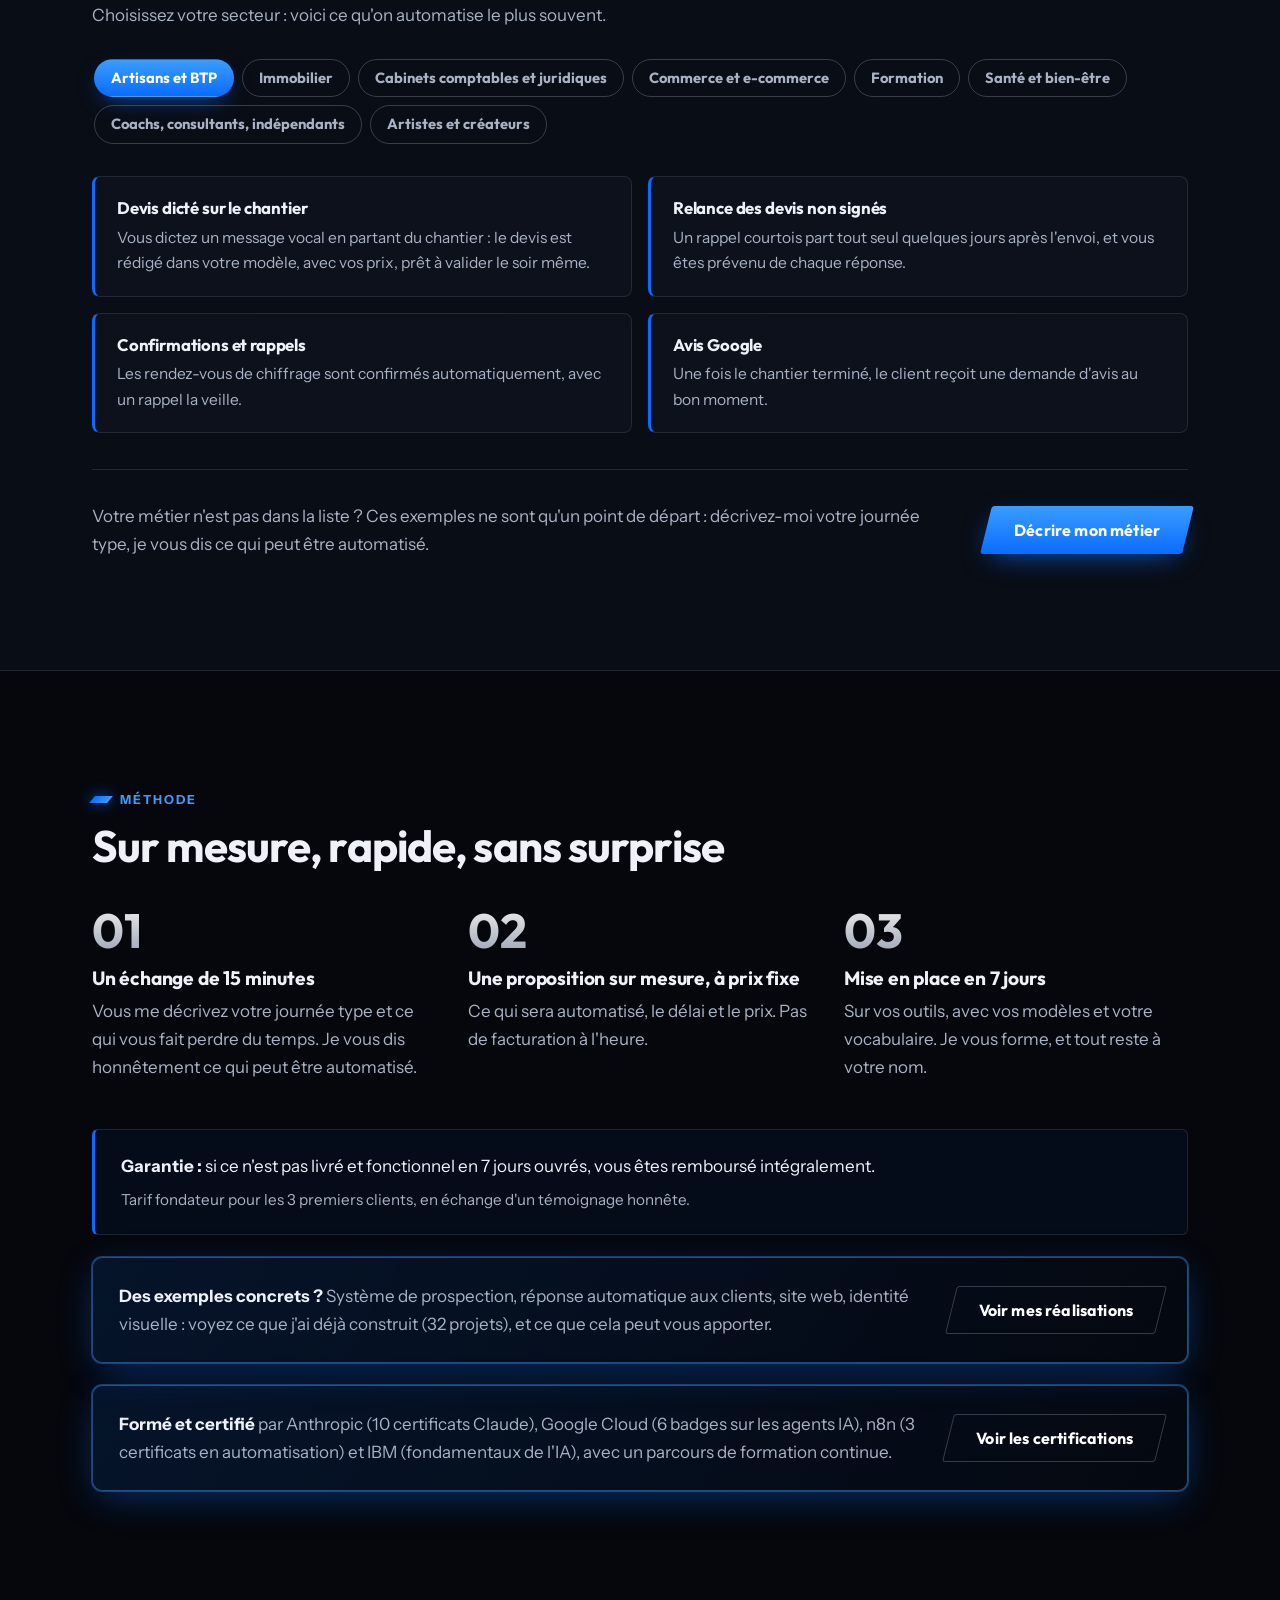
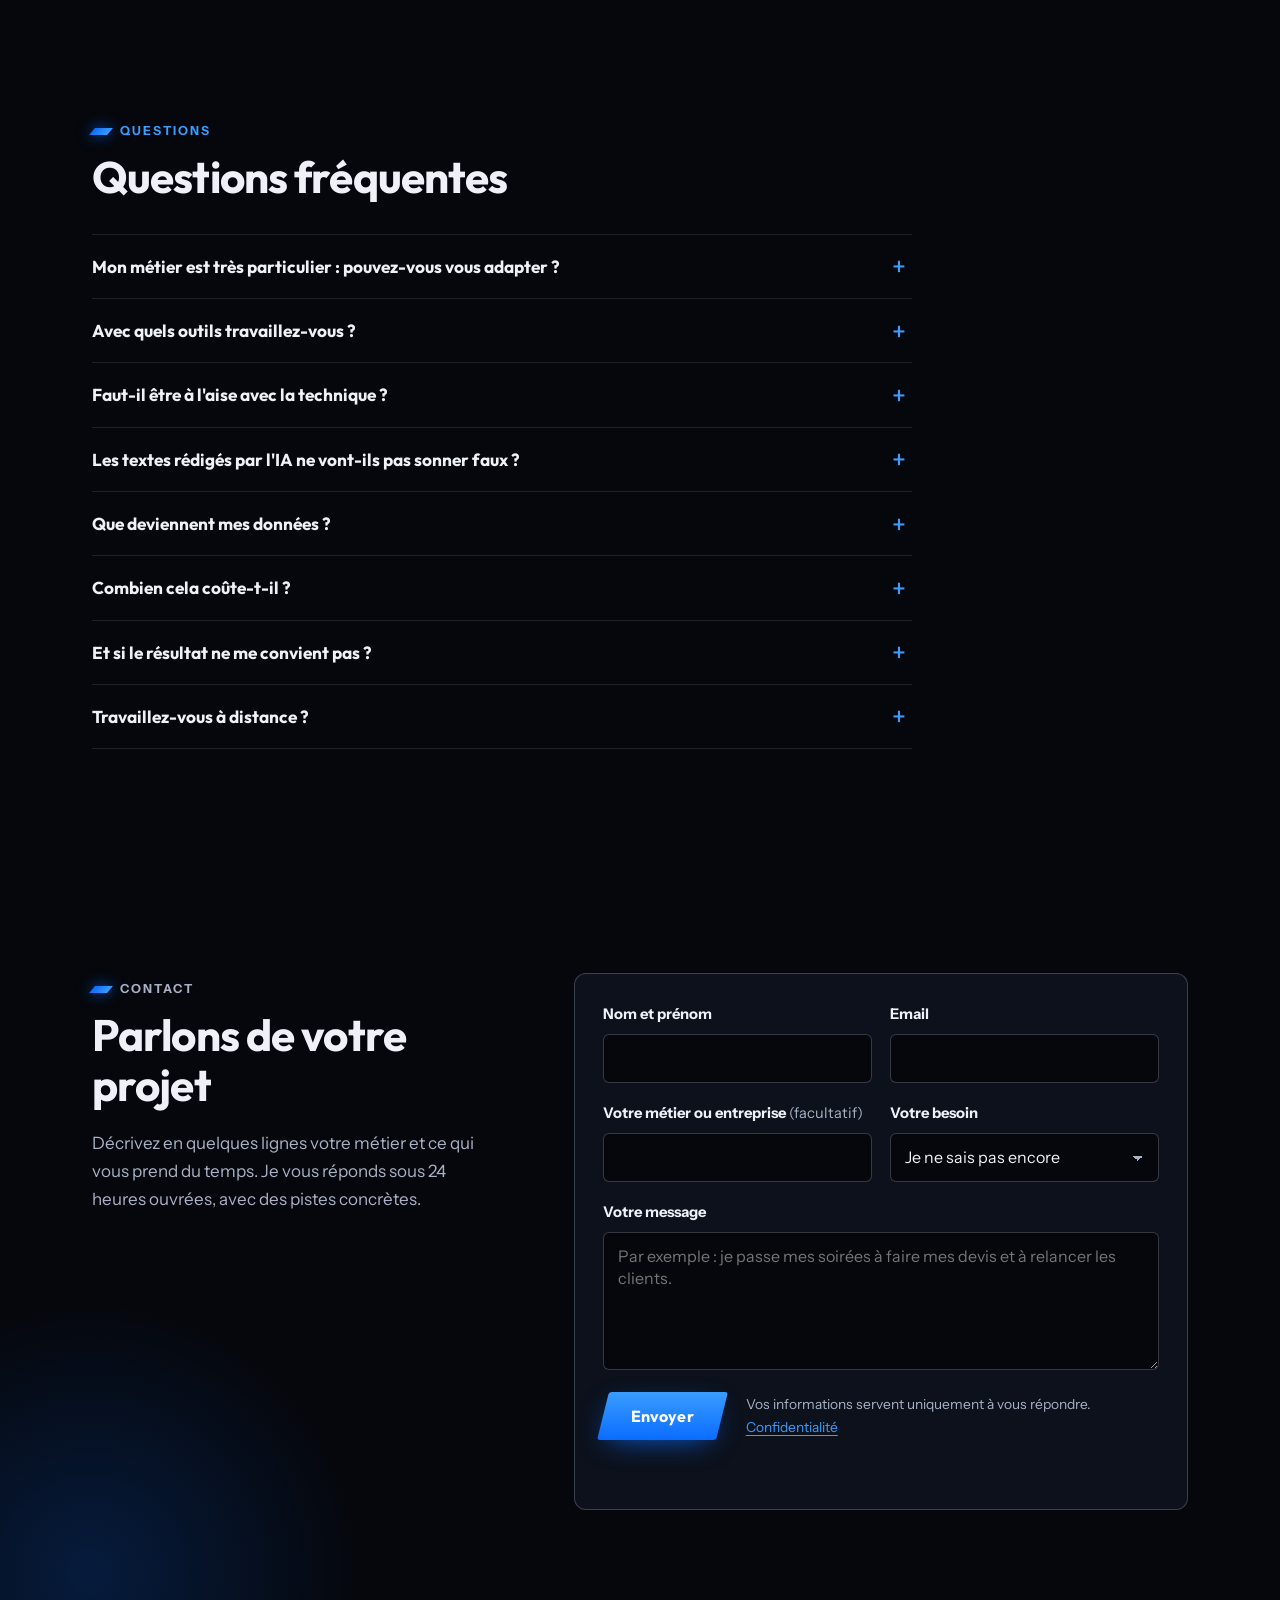
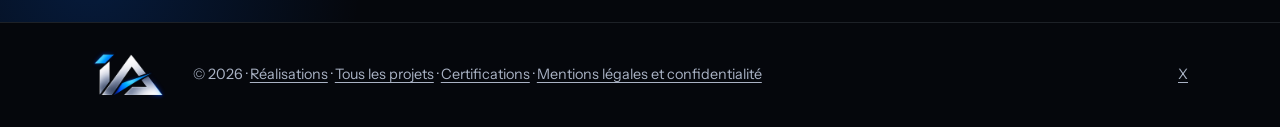
==== commit ca075035: "Certifications : n8n Integrations: APIs & Connected Workflows Certificat N8N102 vérifié sur n8n Acad" ====
--- a/index.html
+++ b/index.html
@@ -322,7 +322,7 @@
           <a class="bouton bouton--secondaire" href="realisations.html">Voir mes réalisations</a>
         </div>
         <div class="sur-mesure confiance">
-          <p><strong>Formé et certifié</strong> par Anthropic (10 certificats Claude), Google Cloud (6 badges sur les agents IA), n8n (2 certificats en automatisation) et IBM (fondamentaux de l&#x27;IA), avec un parcours de formation continue.</p>
+          <p><strong>Formé et certifié</strong> par Anthropic (10 certificats Claude), Google Cloud (6 badges sur les agents IA), n8n (3 certificats en automatisation) et IBM (fondamentaux de l&#x27;IA), avec un parcours de formation continue.</p>
           <a class="bouton bouton--secondaire" href="certifications.html">Voir les certifications</a>
         </div>
       </div>
